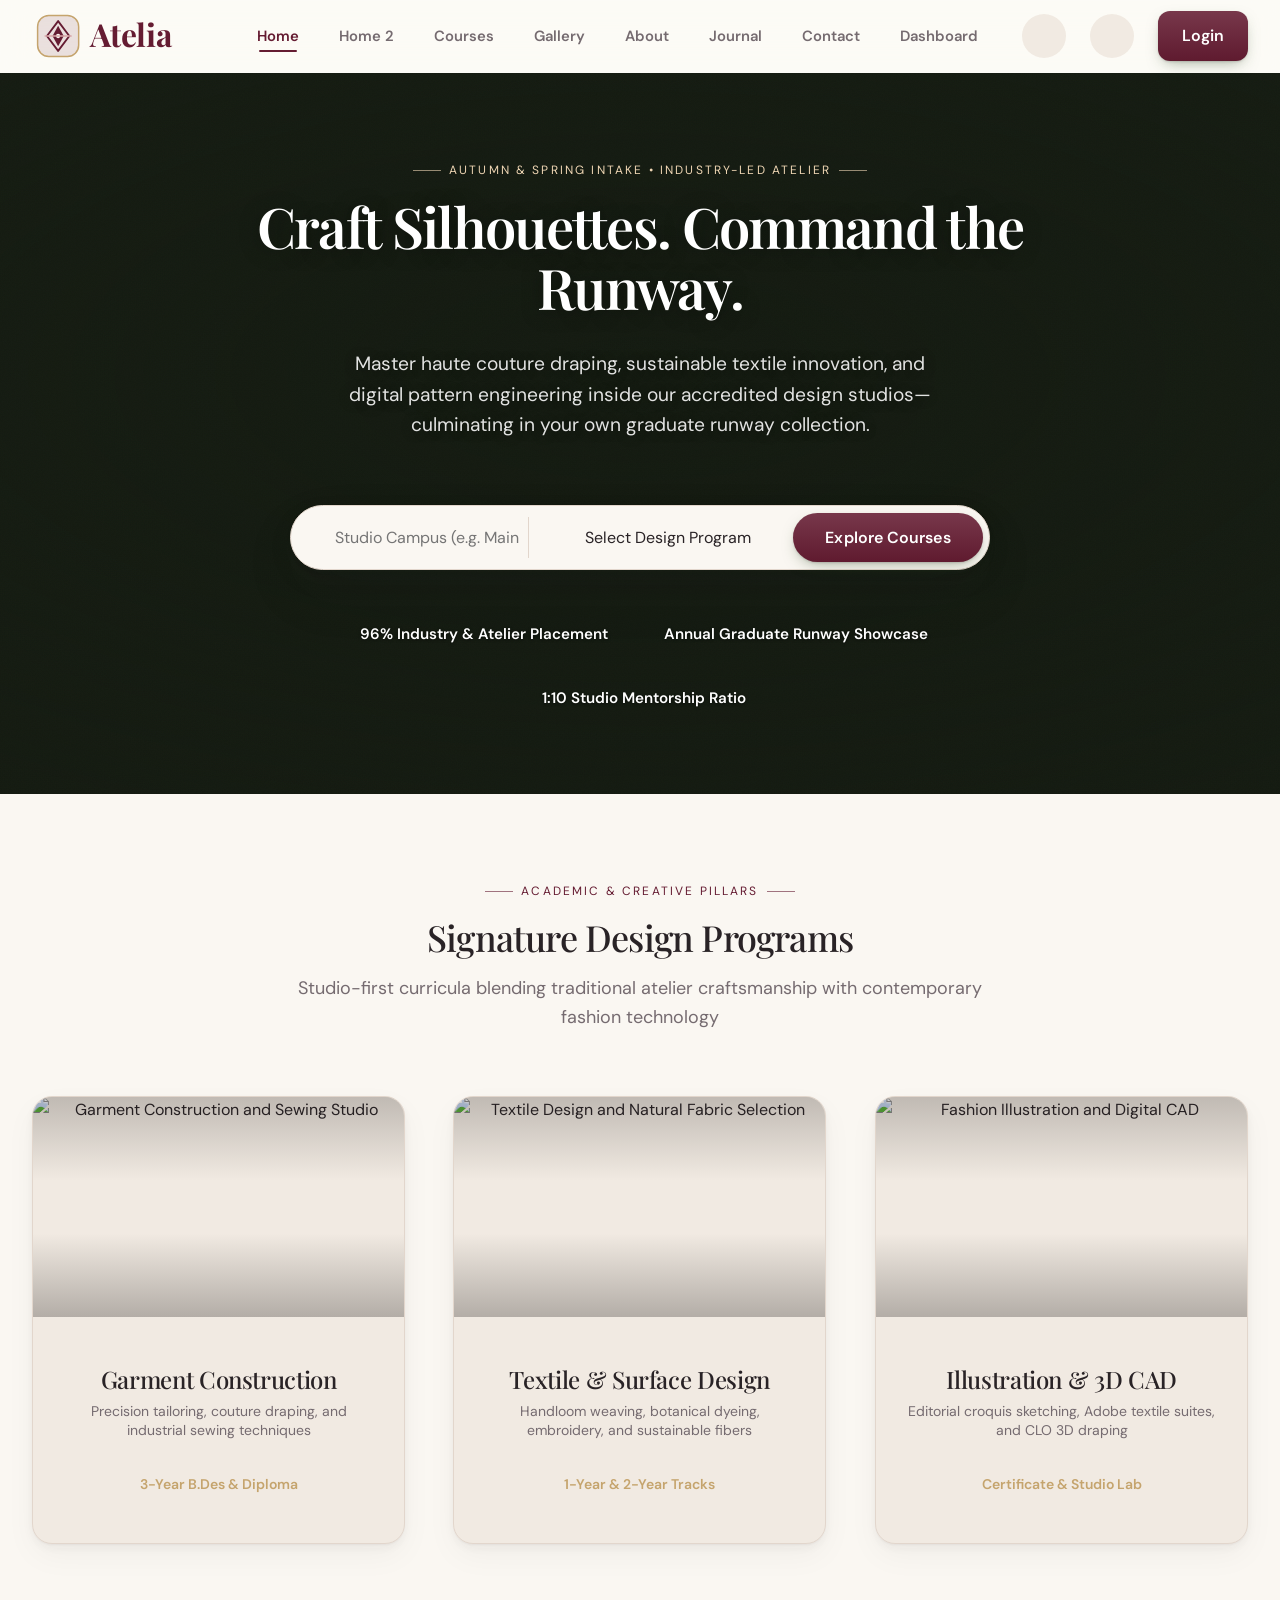
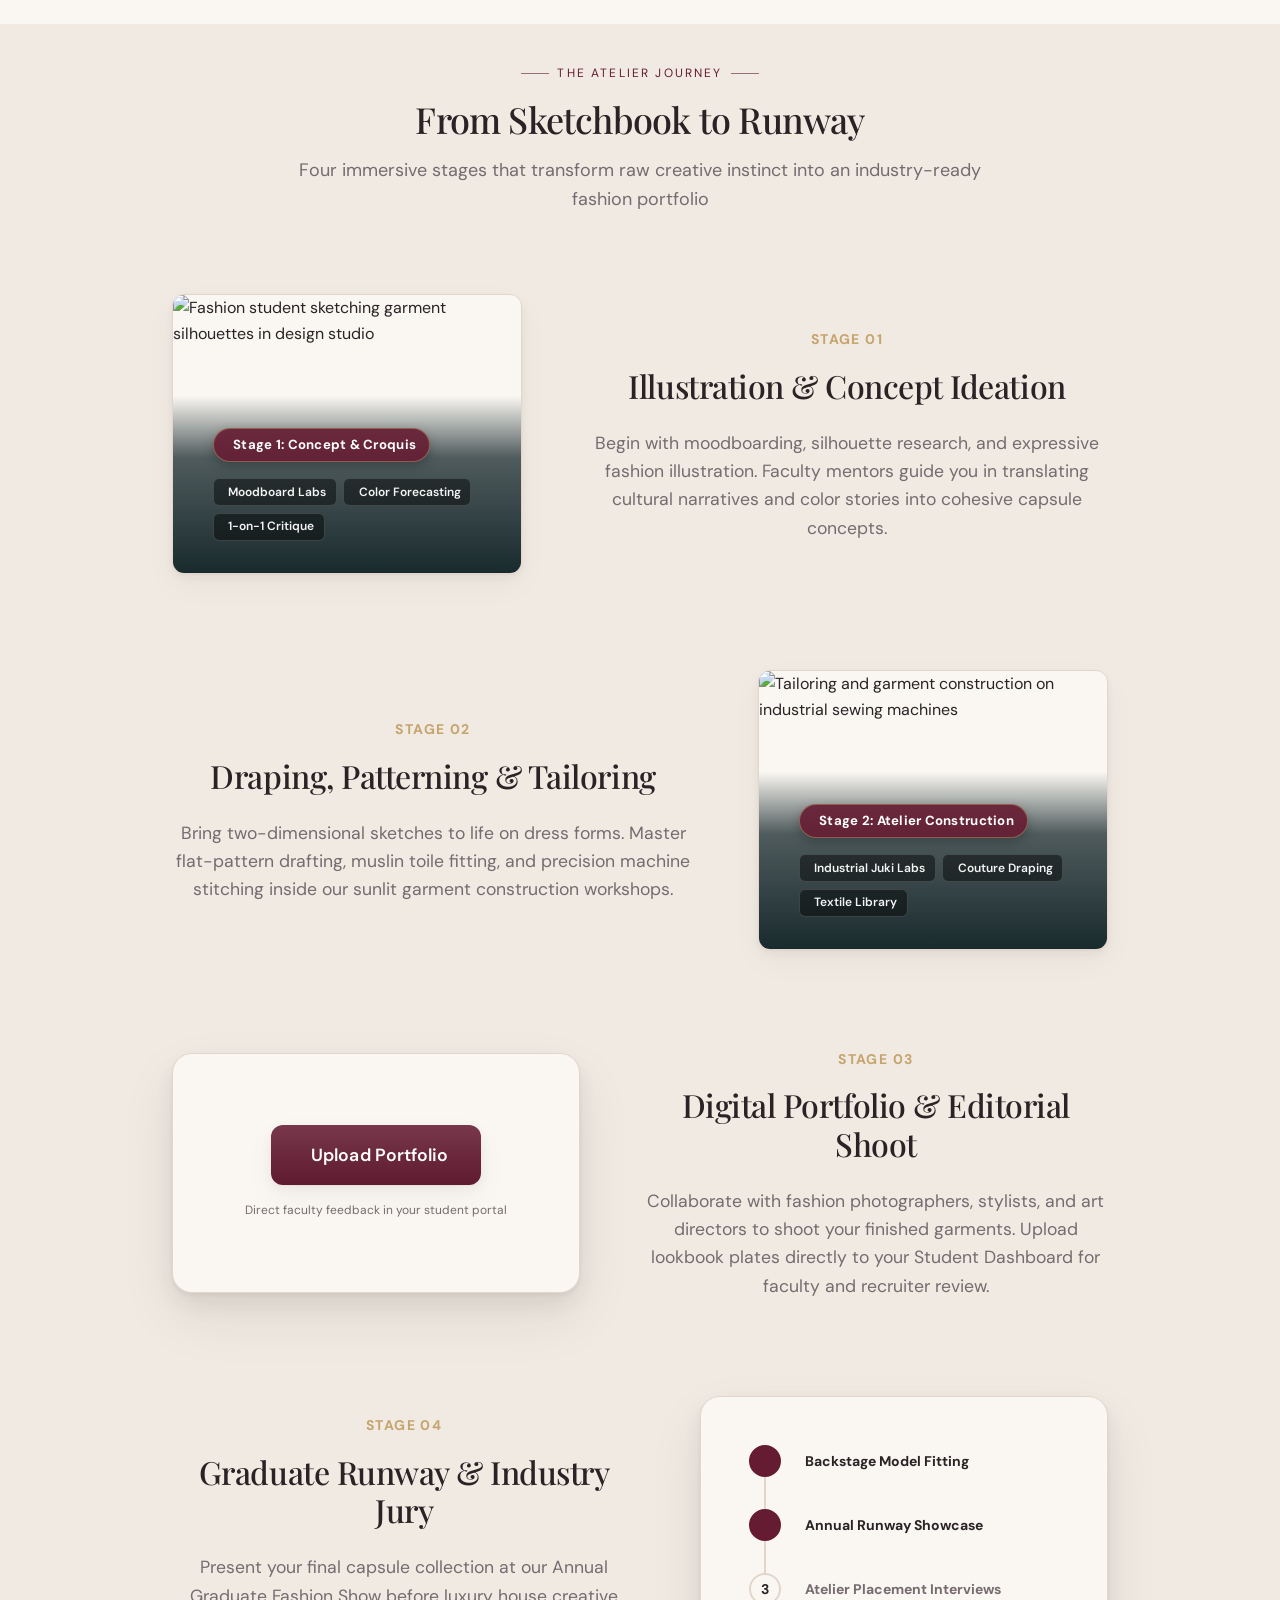
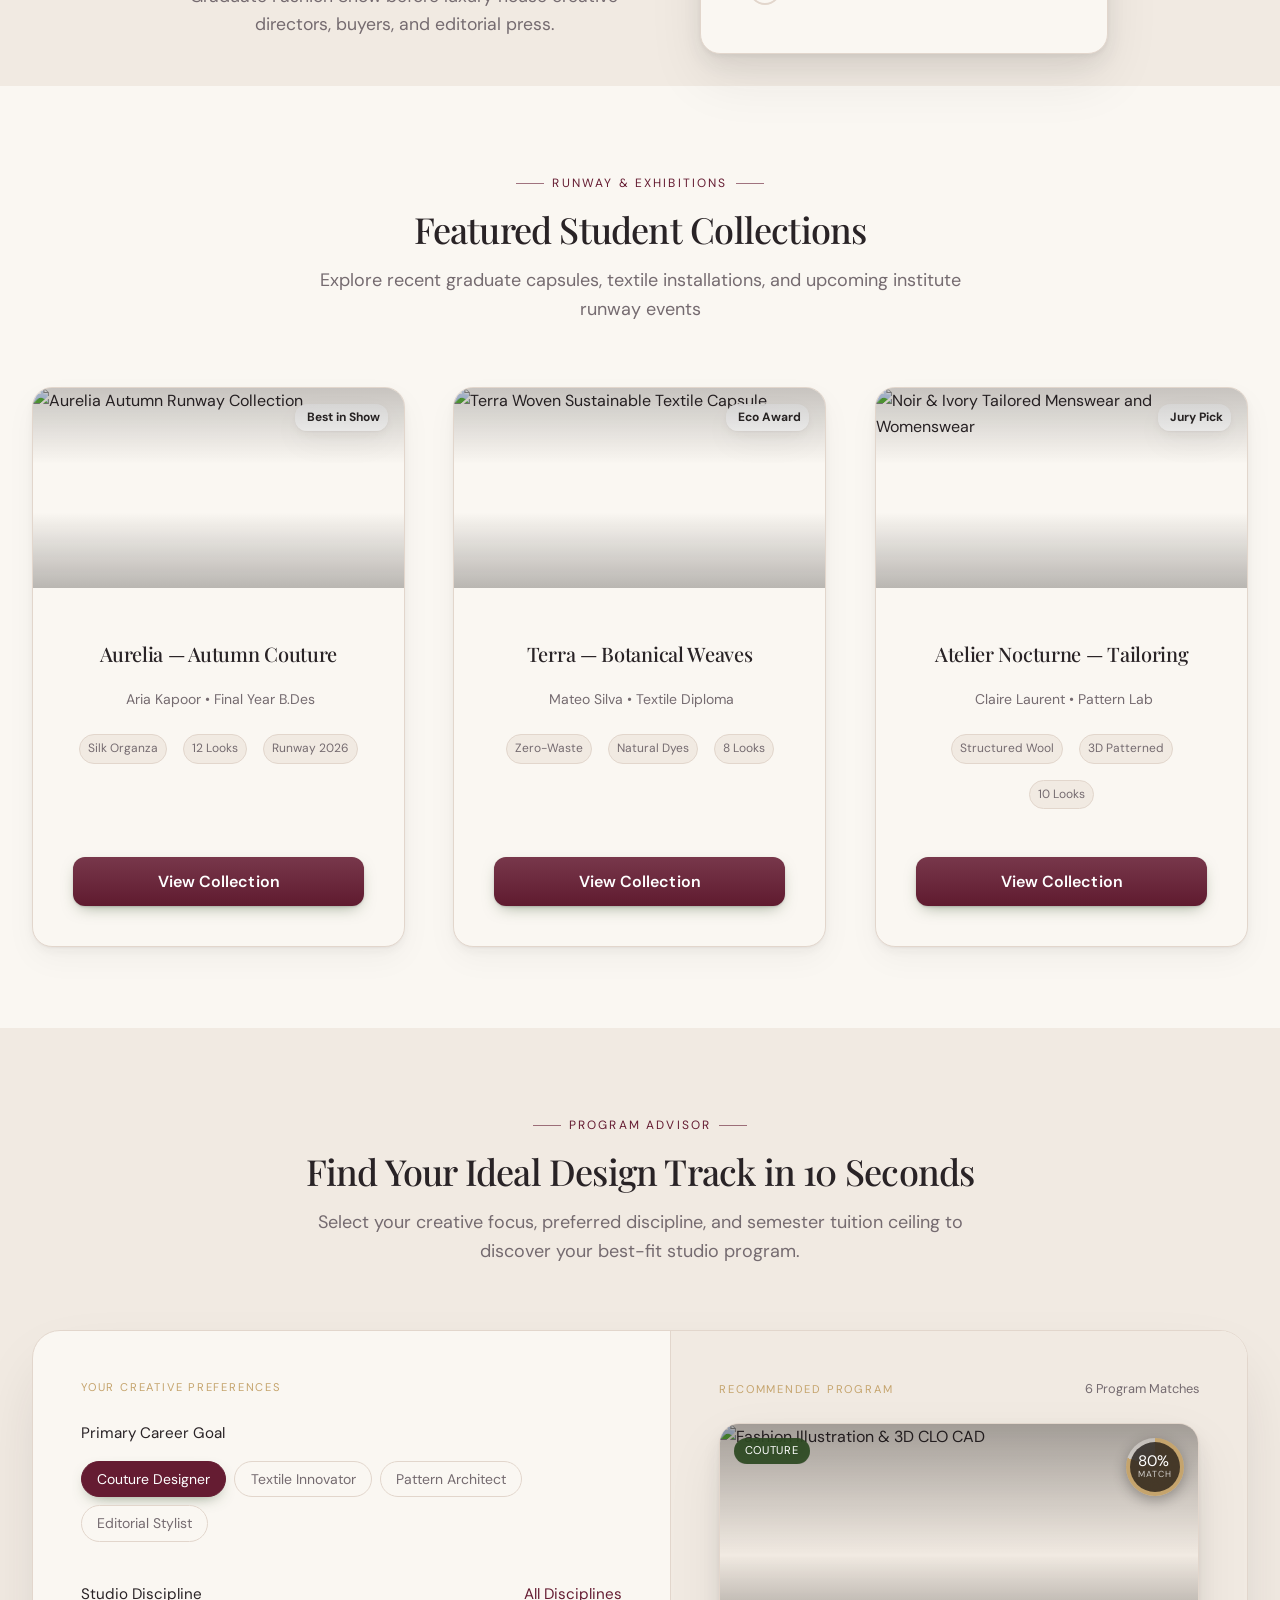
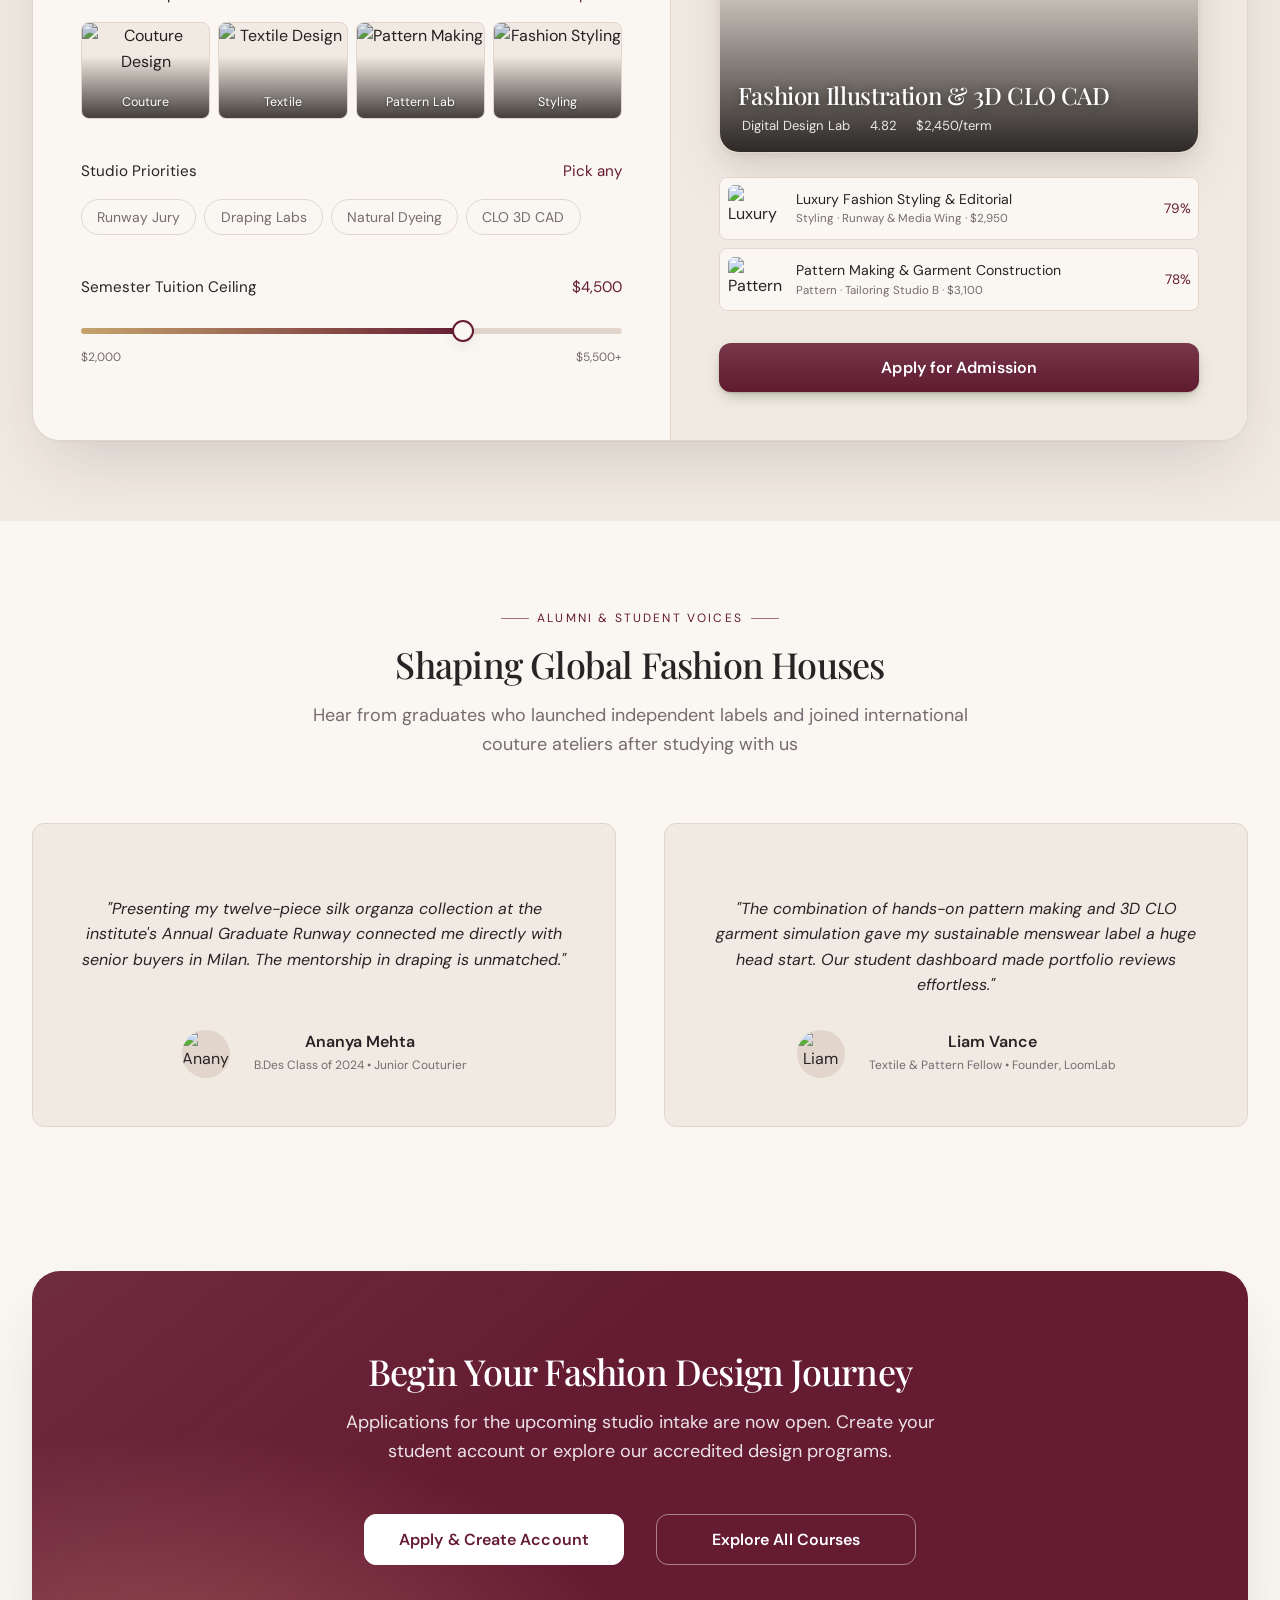
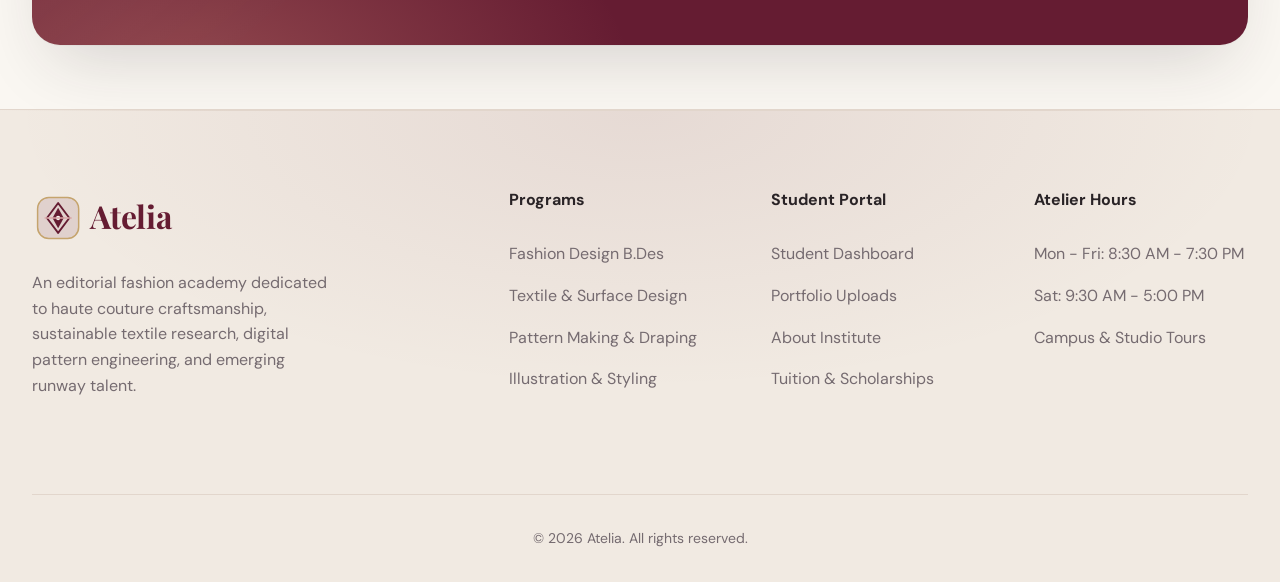
==== index.html @ 692a9ca2 "Transform website to Atelia Fashion Designing Institute" ====
﻿<!DOCTYPE html>
<html lang="en">

<head>
    <meta charset="UTF-8">
    <meta name="viewport" content="width=device-width, initial-scale=1.0">
    <title>Atelia | Couture Education, Runway &amp; Design Studio</title>
    <link rel="icon" type="image/svg+xml" href="assets/images/favicon.svg">
    <meta name="description"
        content="Shape the future of fashion at Atelia. Master garment construction, textile design, fashion illustration, and showcase your collections on the runway.">

    <!-- CSS -->
    <link rel="stylesheet" href="assets/css/style.css">
    <link rel="stylesheet" href="assets/css/rtl.css">

    <!-- Phosphor Icons -->
    <script src="https://unpkg.com/@phosphor-icons/web"></script>
</head>

<body>
    <!-- Navbar -->
    <header class="navbar">
        <div class="container navbar-container">
            <a href="index.html" class="navbar-brand">
                <svg class="brand-logo" viewBox="0 0 200 60" preserveAspectRatio="xMinYMid meet" role="img"
                    aria-label="Atelia">
                    <title>Atelia</title>
                    <g transform="translate(4, 6)">
                        <rect x="2" y="2" width="44" height="44" rx="12" fill="#651C32" opacity="0.12" />
                        <rect x="2" y="2" width="44" height="44" rx="12" fill="none" stroke="#C5A46D"
                            stroke-width="1.6" />
                        <path d="M 24 8 L 36 24 L 24 40 L 12 24 Z" fill="none" stroke="#651C32" stroke-width="2"
                            stroke-linejoin="round" />
                        <path d="M 24 13 L 30 24 L 24 35 L 18 24 Z" fill="#651C32" />
                        <circle cx="24" cy="24" r="2.3" fill="#FAF7F2" />
                        <path d="M 10 24 L 38 24" stroke="#D9A6A8" stroke-width="1.4" stroke-linecap="round" />
                    </g>
                    <text class="brand-text" x="62" y="42" font-family="'Playfair Display','Georgia',serif"
                        font-weight="700" font-size="34" letter-spacing="-0.5" fill="currentColor">Atelia</text>
                </svg>
            </a>

            <nav class="navbar-menu">
                <ul class="navbar-nav">
                    <li><a href="index.html" class="nav-link active">Home</a></li>
                    <li><a href="home2.html" class="nav-link">Home 2</a></li>
                    <li><a href="services.html" class="nav-link">Courses</a></li>
                    <li><a href="browse-schools.html" class="nav-link">Gallery</a></li>
                    <li><a href="about.html" class="nav-link">About</a></li>
                    <li><a href="blog.html" class="nav-link">Journal</a></li>
                    <li><a href="contact.html" class="nav-link">Contact</a></li>
                    <li><a href="parent-dashboard.html" class="nav-link">Dashboard</a></li>
                </ul>
                <div class="navbar-actions">
                    <button class="theme-toggle" aria-label="Toggle Theme">
                        <i class="ph ph-moon"></i>
                    </button>
                    <button class="rtl-toggle" aria-label="Toggle RTL">
                        <i class="ph ph-arrows-left-right"></i>
                    </button>
                    <a href="login.html" class="btn btn-primary">Login</a>
                </div>
            </nav>

            <!-- Mobile Toggle -->
            <button class="nav-toggle" aria-label="Open Menu">
                <i class="ph ph-list"></i>
            </button>
        </div>
    </header>

    <!-- Mobile Drawer -->
    <div class="drawer-overlay" id="drawerOverlay"></div>
    <div class="mobile-drawer" id="mobileDrawer">
        <div class="drawer-header">
            <a href="index.html" class="navbar-brand">
                <svg class="brand-logo" viewBox="0 0 200 60" preserveAspectRatio="xMinYMid meet" role="img"
                    aria-label="Atelia">
                    <title>Atelia</title>
                    <g transform="translate(4, 6)">
                        <rect x="2" y="2" width="44" height="44" rx="12" fill="#651C32" opacity="0.12" />
                        <rect x="2" y="2" width="44" height="44" rx="12" fill="none" stroke="#C5A46D"
                            stroke-width="1.6" />
                        <path d="M 24 8 L 36 24 L 24 40 L 12 24 Z" fill="none" stroke="#651C32" stroke-width="2"
                            stroke-linejoin="round" />
                        <path d="M 24 13 L 30 24 L 24 35 L 18 24 Z" fill="#651C32" />
                        <circle cx="24" cy="24" r="2.3" fill="#FAF7F2" />
                        <path d="M 10 24 L 38 24" stroke="#D9A6A8" stroke-width="1.4" stroke-linecap="round" />
                    </g>
                    <text class="brand-text" x="62" y="42" font-family="'Playfair Display','Georgia',serif"
                        font-weight="700" font-size="34" letter-spacing="-0.5" fill="currentColor">Atelia</text>
                </svg>
            </a>
            <button class="drawer-close" aria-label="Close Menu">
                <i class="ph ph-x"></i>
            </button>
        </div>
        <nav class="drawer-nav">
            <a href="index.html" class="nav-link active">Home</a>
            <a href="home2.html" class="nav-link">Home 2</a>
            <a href="services.html" class="nav-link">Courses</a>
            <a href="browse-schools.html" class="nav-link">Gallery</a>
            <a href="about.html" class="nav-link">About</a>
            <a href="blog.html" class="nav-link">Journal</a>
            <a href="contact.html" class="nav-link">Contact</a>
            <a href="parent-dashboard.html" class="nav-link">Dashboard</a>
        </nav>
        <div class="drawer-actions">
            <div style="display: flex; gap: var(--space-2); margin-bottom: var(--space-4);">
                <button class="theme-toggle" aria-label="Toggle Theme">
                    <i class="ph ph-moon"></i>
                </button>
                <button class="rtl-toggle" aria-label="Toggle RTL">
                    <i class="ph ph-arrows-left-right"></i>
                </button>
            </div>
            <a href="login.html" class="btn btn-primary" style="width: 100%;">Login</a>
        </div>
    </div>

    <!-- Main Content -->
    <main>
        <!-- Hero Section -->
        <section class="hero-bg is-centered"
            style="--hero-image: url('https://images.unsplash.com/photo-1558769132-cb1aea458c5e?auto=format&fit=crop&w=1600&q=80'); text-align: center;">
            <div class="container">
                <div class="hero-bg-inner">
                    <span class="eyebrow eyebrow-center">AUTUMN &amp; SPRING INTAKE • INDUSTRY-LED ATELIER</span>
                    <h1 style="max-width: 800px; margin: 0 auto var(--space-4);">Craft Silhouettes. Command the Runway.
                    </h1>
                    <p class="hero-lead" style="max-width: 600px; margin: 0 auto var(--space-8);">Master haute couture
                        draping, sustainable textile innovation, and digital pattern engineering inside our accredited
                        design studios—culminating in your own graduate runway collection.
                    </p>

                    <!-- Program & Studio Finder Bar -->
                    <div class="hero-search-wrapper">
                        <div class="hero-search-field location">
                            <i class="ph ph-map-pin"
                                style="color: var(--color-text-secondary); font-size: 1.25rem;"></i>
                            <input type="text" placeholder="Studio Campus (e.g. Main Atelier)">
                        </div>
                        <div class="hero-search-field">
                            <i class="ph ph-scissors"
                                style="color: var(--color-text-secondary); font-size: 1.25rem;"></i>
                            <select>
                                <option value="">Select Design Program</option>
                                <option value="bdes">B.Des Fashion Design &amp; Couture</option>
                                <option value="textile">Textile Design &amp; Weaving</option>
                                <option value="pattern">Pattern Making &amp; Garment Lab</option>
                                <option value="styling">Luxury Styling &amp; Editorial</option>
                            </select>
                        </div>
                        <a href="services.html" class="btn btn-primary btn-search"
                            style="display: flex; align-items: center; justify-content: center; text-decoration: none;">Explore
                            Courses</a>
                    </div>

                    <div class="hero-trust">
                        <span><i class="ph-fill ph-check-circle"></i> 96% Industry &amp; Atelier Placement</span>
                        <span><i class="ph-fill ph-sparkle"></i> Annual Graduate Runway Showcase</span>
                        <span><i class="ph-fill ph-compass-tool"></i> 1:10 Studio Mentorship Ratio</span>
                    </div>

                    <div class="hero-mobile-img">
                        <img src="https://images.unsplash.com/photo-1558769132-cb1aea458c5e?auto=format&fit=crop&w=1000&q=80"
                            alt="Atelia Atelier Studio">
                    </div>
                </div>
            </div>
        </section>

        <!-- Core Design Disciplines -->
        <section class="section">
            <div class="container">
                <div class="section-header">
                    <span class="eyebrow">Academic &amp; Creative Pillars</span>
                    <h2>Signature Design Programs</h2>
                    <p class="subtext">Studio-first curricula blending traditional atelier craftsmanship with
                        contemporary
                        fashion technology</p>
                </div>
                <div class="board-card-grid grid-3">
                    <!-- Program 1 -->
                    <a href="services.html" class="board-card">
                        <div class="board-card-image-wrapper">
                            <img src="https://images.unsplash.com/photo-1556905055-8f358a7a47b2?auto=format&fit=crop&w=900&q=80"
                                alt="Garment Construction and Sewing Studio">
                        </div>
                        <div class="board-card-content">
                            <h3>Garment Construction</h3>
                            <p>Precision tailoring, couture draping, and industrial sewing techniques</p>
                            <span>3-Year B.Des &amp; Diploma</span>
                        </div>
                    </a>
                    <!-- Program 2 -->
                    <a href="services.html" class="board-card">
                        <div class="board-card-image-wrapper">
                            <img src="https://images.unsplash.com/photo-1524275539700-cf51138f679b?auto=format&fit=crop&w=900&q=80"
                                alt="Textile Design and Natural Fabric Selection">
                        </div>
                        <div class="board-card-content">
                            <h3>Textile &amp; Surface Design</h3>
                            <p>Handloom weaving, botanical dyeing, embroidery, and sustainable fibers</p>
                            <span>1-Year &amp; 2-Year Tracks</span>
                        </div>
                    </a>

                    <!-- Program 3 -->
                    <a href="services.html" class="board-card">
                        <div class="board-card-image-wrapper">
                            <img src="https://images.unsplash.com/photo-1512436991641-6745cdb1723f?auto=format&fit=crop&w=900&q=80"
                                alt="Fashion Illustration and Digital CAD">
                        </div>
                        <div class="board-card-content">
                            <h3>Illustration &amp; 3D CAD</h3>
                            <p>Editorial croquis sketching, Adobe textile suites, and CLO 3D draping</p>
                            <span>Certificate &amp; Studio Lab</span>
                        </div>
                    </a>
                </div>
            </div>
        </section>

        <!-- How the Institute Works / Student Journey -->
        <section id="how-it-works" class="section timeline-section"
            style="background-color: var(--color-bg-secondary);">
            <div class="container" style="max-width: 1000px;">
                <div class="section-header" style="margin-bottom: var(--space-10);">
                    <span class="eyebrow">The Atelier Journey</span>
                    <h2>From Sketchbook to Runway</h2>
                    <p class="subtext">Four immersive stages that transform raw creative instinct into an industry-ready
                        fashion portfolio</p>
                </div>

                <div class="timeline-row">
                    <div class="timeline-content">
                        <span class="step-num">Stage 01</span>
                        <h3>Illustration &amp; Concept Ideation</h3>
                        <p>Begin with moodboarding, silhouette research, and expressive fashion illustration. Faculty
                            mentors guide you in translating cultural narratives and color stories into cohesive capsule
                            concepts.</p>
                    </div>
                    <div class="timeline-visual timeline-visual-media">
                        <img src="https://images.unsplash.com/photo-1581091226825-a6a2a5aee158?auto=format&fit=crop&w=900&q=80"
                            alt="Fashion student sketching garment silhouettes in design studio" class="timeline-photo"
                            loading="lazy">
                        <div class="timeline-photo-overlay">
                            <div class="timeline-photo-tag">
                                <i class="ph-fill ph-pencil-line"></i> Stage 1: Concept &amp; Croquis
                            </div>
                            <div class="timeline-photo-meta">
                                <span><i class="ph-fill ph-check"></i> Moodboard Labs</span>
                                <span><i class="ph-fill ph-check"></i> Color Forecasting</span>
                                <span><i class="ph-fill ph-check"></i> 1-on-1 Critique</span>
                            </div>
                        </div>
                    </div>
                </div>

                <div class="timeline-row">
                    <div class="timeline-content">
                        <span class="step-num">Stage 02</span>
                        <h3>Draping, Patterning &amp; Tailoring</h3>
                        <p>Bring two-dimensional sketches to life on dress forms. Master flat-pattern drafting, muslin
                            toile fitting, and precision machine stitching inside our sunlit garment construction
                            workshops.</p>
                    </div>
                    <div class="timeline-visual timeline-visual-media">
                        <img src="https://images.unsplash.com/photo-1556905055-8f358a7a47b2?auto=format&fit=crop&w=900&q=80"
                            alt="Tailoring and garment construction on industrial sewing machines"
                            class="timeline-photo" loading="lazy">
                        <div class="timeline-photo-overlay">
                            <div class="timeline-photo-tag">
                                <i class="ph-fill ph-scissors"></i> Stage 2: Atelier Construction
                            </div>
                            <div class="timeline-photo-meta">
                                <span><i class="ph-fill ph-check"></i> Industrial Juki Labs</span>
                                <span><i class="ph-fill ph-check"></i> Couture Draping</span>
                                <span><i class="ph-fill ph-check"></i> Textile Library</span>
                            </div>
                        </div>
                    </div>
                </div>

                <div class="timeline-row">
                    <div class="timeline-content">
                        <span class="step-num">Stage 03</span>
                        <h3>Digital Portfolio &amp; Editorial Shoot</h3>
                        <p>Collaborate with fashion photographers, stylists, and art directors to shoot your finished
                            garments. Upload lookbook plates directly to your Student Dashboard for faculty and
                            recruiter
                            review.</p>
                    </div>
                    <div class="timeline-visual" style="align-items: center; justify-content: center;">
                        <a href="parent-dashboard.html#portfolio" class="btn btn-primary"
                            style="padding: 1rem 2rem; border-radius: var(--radius-soft); font-size: 1.1rem; box-shadow: var(--shadow-soft);">
                            <i class="ph ph-upload-simple"></i> Upload Portfolio
                        </a>
                        <div
                            style="font-size: 0.75rem; color: var(--color-text-secondary); margin-top: var(--space-2);">
                            Direct faculty feedback in your student portal</div>
                    </div>
                </div>

                <div class="timeline-row">
                    <div class="timeline-content">
                        <span class="step-num">Stage 04</span>
                        <h3>Graduate Runway &amp; Industry Jury</h3>
                        <p>Present your final capsule collection at our Annual Graduate Fashion Show before luxury house
                            creative directors, buyers, and editorial press.</p>
                    </div>
                    <div class="timeline-visual">
                        <div class="mockup-timeline-track">
                            <div class="mockup-track-step active">
                                <div class="mockup-track-dot"><i class="ph ph-check"></i></div>
                                <div style="font-size: 0.875rem; font-weight: 700;">Backstage Model Fitting</div>
                            </div>
                            <div class="mockup-track-step active">
                                <div class="mockup-track-dot"><i class="ph ph-check"></i></div>
                                <div style="font-size: 0.875rem; font-weight: 700;">Annual Runway Showcase</div>
                            </div>
                            <div class="mockup-track-step">
                                <div class="mockup-track-dot">3</div>
                                <div style="font-size: 0.875rem; font-weight: 700; color: var(--color-text-secondary);">
                                    Atelier Placement Interviews</div>
                            </div>
                        </div>
                    </div>
                </div>
            </div>
        </section>

        <!-- Featured Student Collections & Events -->
        <section class="section">
            <div class="container">
                <div class="section-header">
                    <span class="eyebrow">Runway &amp; Exhibitions</span>
                    <h2>Featured Student Collections</h2>
                    <p class="subtext">Explore recent graduate capsules, textile installations, and upcoming institute
                        runway events</p>
                </div>
                <div class="schools-grid grid-3">
                    <!-- Collection 1 -->
                    <div class="school-featured-card">
                        <div class="school-img-wrapper">
                            <img src="https://images.unsplash.com/photo-1509631179647-0177331693ae?auto=format&fit=crop&w=900&q=80"
                                alt="Aurelia Autumn Runway Collection">
                            <span class="school-badge-rating"><i class="ph-fill ph-sparkle" style="color: #C5A46D;"></i>
                                Best in Show</span>
                        </div>
                        <div class="school-details-content">
                            <div>
                                <h3>Aurelia — Autumn Couture</h3>
                                <div class="school-loc-desc">
                                    <i class="ph ph-user"></i> <span>Aria Kapoor • Final Year B.Des</span>
                                </div>
                                <div class="school-info-tags">
                                    <span>Silk Organza</span>
                                    <span>12 Looks</span>
                                    <span>Runway 2026</span>
                                </div>
                            </div>
                            <a href="browse-schools.html" class="btn btn-primary"
                                style="width: 100%; margin-top: var(--space-2);">View Collection</a>
                        </div>
                    </div>
                    <!-- Collection 2 -->
                    <div class="school-featured-card">
                        <div class="school-img-wrapper">
                            <img src="https://images.unsplash.com/photo-1490481651871-ab68de25d43d?auto=format&fit=crop&w=900&q=80"
                                alt="Terra Woven Sustainable Textile Capsule">
                            <span class="school-badge-rating"><i class="ph-fill ph-sparkle" style="color: #C5A46D;"></i>
                                Eco Award</span>
                        </div>
                        <div class="school-details-content">
                            <div>
                                <h3>Terra — Botanical Weaves</h3>
                                <div class="school-loc-desc">
                                    <i class="ph ph-user"></i> <span>Mateo Silva • Textile Diploma</span>
                                </div>
                                <div class="school-info-tags">
                                    <span>Zero-Waste</span>
                                    <span>Natural Dyes</span>
                                    <span>8 Looks</span>
                                </div>
                            </div>
                            <a href="browse-schools.html" class="btn btn-primary"
                                style="width: 100%; margin-top: var(--space-2);">View Collection</a>
                        </div>
                    </div>
                    <!-- Collection 3 -->
                    <div class="school-featured-card">
                        <div class="school-img-wrapper">
                            <img src="https://images.unsplash.com/photo-1483985988635-f728e1837b88?auto=format&fit=crop&w=900&q=80"
                                alt="Noir & Ivory Tailored Menswear and Womenswear">
                            <span class="school-badge-rating"><i class="ph-fill ph-sparkle" style="color: #C5A46D;"></i>
                                Jury Pick</span>
                        </div>
                        <div class="school-details-content">
                            <div>
                                <h3>Atelier Nocturne — Tailoring</h3>
                                <div class="school-loc-desc">
                                    <i class="ph ph-user"></i> <span>Claire Laurent • Pattern Lab</span>
                                </div>
                                <div class="school-info-tags">
                                    <span>Structured Wool</span>
                                    <span>3D Patterned</span>
                                    <span>10 Looks</span>
                                </div>
                            </div>
                            <a href="browse-schools.html" class="btn btn-primary"
                                style="width: 100%; margin-top: var(--space-2);">View Collection</a>
                        </div>
                    </div>
                </div>
            </div>
        </section>

        <!-- Interactive: Program & Atelier Finder -->
        <section class="section interactive-section" id="match-finder"
            style="background-color: var(--color-bg-secondary);">
            <div class="container">
                <div class="section-header">
                    <span class="eyebrow">Program Advisor</span>
                    <h2>Find Your Ideal Design Track in 10 Seconds</h2>
                    <p class="subtext">Select your creative focus, preferred discipline, and semester tuition ceiling to
                        discover your best-fit studio program.</p>
                </div>

                <div class="interactive-shell" id="matchFinder">
                    <!-- Controls -->
                    <div class="interactive-panel">
                        <span class="panel-label">Your Creative Preferences</span>

                        <div class="control-block">
                            <div class="control-title">
                                <span>Primary Career Goal</span>
                            </div>
                            <div class="chip-row" data-group="grade" data-mode="single">
                                <button type="button" class="chip" aria-pressed="true" data-value="early">Couture
                                    Designer</button>
                                <button type="button" class="chip" aria-pressed="false" data-value="primary">Textile
                                    Innovator</button>
                                <button type="button" class="chip" aria-pressed="false" data-value="middle">Pattern
                                    Architect</button>
                                <button type="button" class="chip" aria-pressed="false" data-value="senior">Editorial
                                    Stylist</button>
                            </div>
                        </div>

                        <div class="control-block">
                            <div class="control-title">
                                <span>Studio Discipline</span>
                                <span class="control-value" data-readout="board">All Disciplines</span>
                            </div>
                            <div class="board-picker" data-group="board" data-mode="multi">
                                <button type="button" class="board-tile" aria-pressed="false" data-value="Couture">
                                    <img src="https://images.unsplash.com/photo-1558769132-cb1aea458c5e?auto=format&fit=crop&w=400&q=80"
                                        alt="Couture Design" loading="lazy">
                                    <span class="board-tile-label">Couture</span>
                                    <span class="board-tile-check"><i class="ph-fill ph-check-circle"></i></span>
                                </button>
                                <button type="button" class="board-tile" aria-pressed="false" data-value="Textile">
                                    <img src="https://images.unsplash.com/photo-1524275539700-cf51138f679b?auto=format&fit=crop&w=400&q=80"
                                        alt="Textile Design" loading="lazy">
                                    <span class="board-tile-label">Textile</span>
                                    <span class="board-tile-check"><i class="ph-fill ph-check-circle"></i></span>
                                </button>
                                <button type="button" class="board-tile" aria-pressed="false" data-value="Pattern">
                                    <img src="https://images.unsplash.com/photo-1556905055-8f358a7a47b2?auto=format&fit=crop&w=400&q=80"
                                        alt="Pattern Making" loading="lazy">
                                    <span class="board-tile-label">Pattern Lab</span>
                                    <span class="board-tile-check"><i class="ph-fill ph-check-circle"></i></span>
                                </button>
                                <button type="button" class="board-tile" aria-pressed="false" data-value="Styling">
                                    <img src="https://images.unsplash.com/photo-1509631179647-0177331693ae?auto=format&fit=crop&w=400&q=80"
                                        alt="Fashion Styling" loading="lazy">
                                    <span class="board-tile-label">Styling</span>
                                    <span class="board-tile-check"><i class="ph-fill ph-check-circle"></i></span>
                                </button>
                            </div>
                        </div>

                        <div class="control-block">
                            <div class="control-title">
                                <span>Studio Priorities</span>
                                <span class="control-value" data-readout="priorities">Pick any</span>
                            </div>
                            <div class="chip-row" data-group="priority" data-mode="multi">
                                <button type="button" class="chip" aria-pressed="false" data-value="academics"><i
                                        class="ph ph-sparkle"></i> Runway Jury</button>
                                <button type="button" class="chip" aria-pressed="false" data-value="sports"><i
                                        class="ph ph-scissors"></i> Draping Labs</button>
                                <button type="button" class="chip" aria-pressed="false" data-value="arts"><i
                                        class="ph ph-palette"></i> Natural Dyeing</button>
                                <button type="button" class="chip" aria-pressed="false" data-value="transport"><i
                                        class="ph ph-laptop"></i> CLO 3D CAD</button>
                            </div>
                        </div>

                        <div class="control-block">
                            <div class="control-title">
                                <label for="budgetRange">Semester Tuition Ceiling</label>
                                <span class="control-value" data-readout="budget">$4,500</span>
                            </div>
                            <input type="range" class="range-input" id="budgetRange" min="2000" max="5500" step="250"
                                value="4500">
                            <div class="range-scale">
                                <span>$2,000</span>
                                <span>$5,500+</span>
                            </div>
                        </div>
                    </div>

                    <!-- Live result -->
                    <div class="interactive-panel match-panel">
                        <div class="match-panel-head">
                            <span class="panel-label" style="margin-bottom: 0;">Recommended Program</span>
                            <span class="match-count" data-readout="count">6 Program Matches</span>
                        </div>

                        <div class="match-stage" data-readout="stage" aria-live="polite"></div>

                        <a href="register.html" class="btn btn-primary"
                            style="width: 100%; margin-top: var(--space-4);">
                            Apply for Admission
                        </a>
                    </div>
                </div>
            </div>
        </section>

        <!-- Student & Alumni Achievements / Testimonials -->
        <section class="section">
            <div class="container">
                <div class="section-header">
                    <span class="eyebrow">Alumni &amp; Student Voices</span>
                    <h2>Shaping Global Fashion Houses</h2>
                    <p class="subtext">Hear from graduates who launched independent labels and joined international
                        couture ateliers after studying with us</p>
                </div>
                <div
                    style="display: grid; grid-template-columns: repeat(auto-fit, minmax(300px, 1fr)); gap: var(--space-6);">
                    <div
                        style="background: var(--color-bg-secondary); padding: var(--space-6); border-radius: var(--radius-soft); border: 1px solid var(--color-border); text-align: center; display: flex; flex-direction: column;">
                        <div
                            style="display: flex; justify-content: center; gap: 0.5rem; color: #C5A46D; margin-bottom: var(--space-3); font-size: 1.25rem;">
                            <i class="ph-fill ph-star"></i><i class="ph-fill ph-star"></i><i
                                class="ph-fill ph-star"></i><i class="ph-fill ph-star"></i><i
                                class="ph-fill ph-star"></i>
                        </div>
                        <p style="font-style: italic; margin-bottom: var(--space-4);">"Presenting my twelve-piece silk
                            organza collection at the institute's Annual Graduate Runway connected me directly with
                            senior buyers in Milan. The mentorship in draping is unmatched."</p>
                        <div
                            style="display: flex; align-items: center; justify-content: center; gap: var(--space-3); margin-top: auto;">
                            <div
                                style="width: 48px; height: 48px; border-radius: 50%; background: var(--color-border); overflow: hidden; flex: none;">
                                <img src="https://images.unsplash.com/photo-1573496359142-b8d87734a5a2?auto=format&fit=crop&w=200&q=80"
                                    alt="Ananya Mehta" style="width: 100%; height: 100%; object-fit: cover;">
                            </div>
                            <div>
                                <h5 style="margin-bottom: 0;">Ananya Mehta</h5>
                                <span style="font-size: 0.75rem; color: var(--color-text-secondary);">B.Des Class of
                                    2024 • Junior Couturier</span>
                            </div>
                        </div>
                    </div>
                    <div
                        style="background: var(--color-bg-secondary); padding: var(--space-6); border-radius: var(--radius-soft); border: 1px solid var(--color-border); text-align: center; display: flex; flex-direction: column;">
                        <div
                            style="display: flex; justify-content: center; gap: 0.5rem; color: #C5A46D; margin-bottom: var(--space-3); font-size: 1.25rem;">
                            <i class="ph-fill ph-star"></i><i class="ph-fill ph-star"></i><i
                                class="ph-fill ph-star"></i><i class="ph-fill ph-star"></i><i
                                class="ph-fill ph-star"></i>
                        </div>
                        <p style="font-style: italic; margin-bottom: var(--space-4);">"The combination of hands-on
                            pattern making and 3D CLO garment simulation gave my sustainable menswear label a huge
                            head start. Our student dashboard made portfolio reviews effortless."</p>
                        <div
                            style="display: flex; align-items: center; justify-content: center; gap: var(--space-3); margin-top: auto;">
                            <div
                                style="width: 48px; height: 48px; border-radius: 50%; background: var(--color-border); overflow: hidden; flex: none;">
                                <img src="https://images.unsplash.com/photo-1507003211169-0a1dd7228f2d?auto=format&fit=crop&w=200&q=80"
                                    alt="Liam Vance" style="width: 100%; height: 100%; object-fit: cover;">
                            </div>
                            <div>
                                <h5 style="margin-bottom: 0;">Liam Vance</h5>
                                <span style="font-size: 0.75rem; color: var(--color-text-secondary);">Textile &amp;
                                    Pattern Fellow • Founder, LoomLab</span>
                            </div>
                        </div>
                    </div>
                </div>
            </div>
        </section>

        <!-- Admission CTA Section -->
        <section class="section"
            style="background-color: var(--color-brand-accent); color: white; text-align: center; margin: var(--space-8) var(--space-4); border-radius: var(--radius-soft);">
            <div class="container">
                <h2 style="color: white; font-family: var(--font-display);">Begin Your Fashion Design Journey</h2>
                <p
                    style="color: rgba(255,255,255,0.88); font-size: 1.125rem; max-width: 600px; margin: 0 auto var(--space-6);">
                    Applications for the upcoming studio intake are now open. Create your student account or explore our
                    accredited design programs.</p>
                <div class="cta-actions">
                    <a href="register.html" class="btn cta-btn cta-btn-solid">Apply &amp; Create Account</a>
                    <a href="services.html" class="btn cta-btn cta-btn-ghost">Explore All Courses</a>
                </div>
            </div>
        </section>
    </main>

    <!-- Footer -->
    <footer class="footer">
        <div class="container">
            <div class="footer-grid">
                <div class="footer-brand">
                    <a href="index.html" class="navbar-brand">
                        <svg class="brand-logo" viewBox="0 0 200 60" preserveAspectRatio="xMinYMid meet" role="img"
                            aria-label="Atelia">
                            <title>Atelia</title>
                            <g transform="translate(4, 6)">
                                <rect x="2" y="2" width="44" height="44" rx="12" fill="#651C32" opacity="0.12" />
                                <rect x="2" y="2" width="44" height="44" rx="12" fill="none" stroke="#C5A46D"
                                    stroke-width="1.6" />
                                <path d="M 24 8 L 36 24 L 24 40 L 12 24 Z" fill="none" stroke="#651C32" stroke-width="2"
                                    stroke-linejoin="round" />
                                <path d="M 24 13 L 30 24 L 24 35 L 18 24 Z" fill="#651C32" />
                                <circle cx="24" cy="24" r="2.3" fill="#FAF7F2" />
                                <path d="M 10 24 L 38 24" stroke="#D9A6A8" stroke-width="1.4" stroke-linecap="round" />
                            </g>
                            <text class="brand-text" x="62" y="42" font-family="'Playfair Display','Georgia',serif"
                                font-weight="700" font-size="34" letter-spacing="-0.5" fill="currentColor">Atelia</text>
                        </svg>
                    </a>
                    <p class="footer-desc">An editorial fashion academy dedicated to haute couture craftsmanship,
                        sustainable textile research, digital pattern engineering, and emerging runway talent.</p>
                    <div
                        style="display: flex; gap: var(--space-2); font-size: 1.5rem; color: var(--color-text-secondary);">
                        <a href="#" aria-label="Atelia on X"><i class="ph-fill ph-x-logo"></i></a>
                        <a href="#" aria-label="Atelia on Facebook"><i class="ph-fill ph-facebook-logo"></i></a>
                        <a href="#" aria-label="Atelia on Instagram"><i class="ph-fill ph-instagram-logo"></i></a>
                    </div>
                </div>

                <div>
                    <h4 class="footer-heading">Programs</h4>
                    <ul class="footer-links">
                        <li><a href="services.html">Fashion Design B.Des</a></li>
                        <li><a href="services.html">Textile &amp; Surface Design</a></li>
                        <li><a href="services.html">Pattern Making &amp; Draping</a></li>
                        <li><a href="services.html">Illustration &amp; Styling</a></li>
                    </ul>
                </div>

                <div>
                    <h4 class="footer-heading">Student Portal</h4>
                    <ul class="footer-links">
                        <li><a href="parent-dashboard.html">Student Dashboard</a></li>
                        <li><a href="parent-dashboard.html#portfolio">Portfolio Uploads</a></li>
                        <li><a href="about.html">About Institute</a></li>
                        <li><a href="pricing.html">Tuition &amp; Scholarships</a></li>
                    </ul>
                </div>

                <div>
                    <h4 class="footer-heading">Atelier Hours</h4>
                    <ul class="footer-links">
                        <li><a href="contact.html">Mon - Fri: 8:30 AM - 7:30 PM</a></li>
                        <li><a href="contact.html">Sat: 9:30 AM - 5:00 PM</a></li>
                        <li><a href="contact.html">Campus &amp; Studio Tours</a></li>
                    </ul>
                </div>
            </div>
            <div class="footer-bottom">
                <p>&copy; 2026 Atelia. All rights reserved.</p>
            </div>
        </div>
        </div>
    </footer>

    <!-- Scripts -->
    <script src="assets/js/main.js"></script>
    <script src="assets/js/interactive.js"></script>
</body>

</html>
---- assets/css/style.css ----
/* 
  Fashion Designing Institute - Atelia Editorial Atelier & Design Education
  Design System: Deep Burgundy × Champagne Gold × Warm Ivory
*/

@import url('https://fonts.googleapis.com/css2?family=DM+Sans:ital,opsz,wght@0,9..40,400..700;1,9..40,400..700&family=Playfair+Display:ital,wght@0,400..700;1,400..600&display=swap');

:root {
  /* Colors - Base Theme (Light) */
  --color-bg-primary: #FAF7F2;
  /* Warm Ivory */
  --color-bg-secondary: #F1EAE2;
  /* Soft Cream */
  --color-text-primary: #292326;
  /* Charcoal */
  --color-text-secondary: #756B70;
  /* Muted Atelier Slate */
  --color-border: #E2D6CC;

  /* Brand Colors */
  --color-brand-primary: #F1EAE2;
  --color-brand-secondary: #C5A46D;
  /* Champagne Gold */
  --color-brand-accent: #651C32;
  /* Deep Burgundy */
  --color-brand-accent-hover: #4E1425;
  --color-accent-ink: #651C32;
  /* Accent used as *text* — overridden in dark */

  /* Status Palette */
  --color-status-applied: #2563EB;
  --color-status-applied-bg: #EFF6FF;
  --color-status-review: #8B5CF6;
  --color-status-review-bg: #F5F3FF;
  --color-status-shortlist: #C5A46D;
  --color-status-shortlist-bg: #FBF6EC;
  --color-status-interview: #D97706;
  --color-status-interview-bg: #FFFBEB;
  --color-status-admitted: #10B981;
  --color-status-admitted-bg: #ECFDF5;
  --color-status-waitlist: #EAB308;
  --color-status-waitlist-bg: #FEFCE8;
  --color-status-reject: #EF4444;
  --color-status-reject-bg: #FEF2F2;

  /* Typography */
  --font-display: 'Playfair Display', Georgia, serif;
  --font-body: 'DM Sans', -apple-system, BlinkMacSystemFont, sans-serif;

  /* Spacing Scale (8px base) */
  --space-1: 0.5rem;
  /* 8px */
  --space-2: 1rem;
  /* 16px */
  --space-3: 1.5rem;
  /* 24px */
  --space-4: 2rem;
  /* 32px */
  --space-5: 2.5rem;
  /* 40px */
  --space-6: 3rem;
  /* 48px */
  --space-8: 4rem;
  /* 64px */
  --space-10: 5rem;
  /* 80px */
  --space-12: 6rem;
  /* 96px */

  /* Border Radius */
  --radius-soft: 12px;
  --radius-full: 9999px;

  /* Shadows - layered for depth rather than a single flat blur */
  --shadow-soft:
    0 1px 2px rgba(41, 35, 38, 0.04),
    0 4px 12px rgba(41, 35, 38, 0.05),
    0 12px 32px rgba(41, 35, 38, 0.04);
  --shadow-hover:
    0 2px 4px rgba(41, 35, 38, 0.05),
    0 10px 24px rgba(41, 35, 38, 0.08),
    0 24px 56px rgba(41, 35, 38, 0.08);
  --shadow-inner: inset 0 2px 4px 0 rgba(0, 0, 0, 0.02);
  --shadow-lift:
    0 1px 1px rgba(41, 35, 38, 0.03),
    0 30px 70px -20px rgba(41, 35, 38, 0.18);

  /* Premium accents */
  --color-brass: #C5A46D;
  /* Champagne Gold for hairlines & marks */
  --color-eyebrow: #651C32;
  --color-rose-accent: #D9A6A8;
  --color-accent-tint: rgba(101, 28, 50, 0.08);
  --color-secondary-tint: rgba(197, 164, 109, 0.16);
  --surface-elevated: #FFFFFF;
  --hairline: linear-gradient(90deg, transparent, var(--color-border) 18%, var(--color-border) 82%, transparent);
  --sheen: linear-gradient(115deg, transparent 30%, rgba(255, 255, 255, 0.28) 50%, transparent 70%);
  --grain: url("data:image/svg+xml,%3Csvg xmlns='http://www.w3.org/2000/svg' width='160' height='160'%3E%3Cfilter id='n'%3E%3CfeTurbulence type='fractalNoise' baseFrequency='0.85' numOctaves='3'/%3E%3C/filter%3E%3Crect width='160' height='160' filter='url(%23n)' opacity='0.32'/%3E%3C/svg%3E");

  /* Radii */
  --radius-sm: 8px;
  --radius-lg: 20px;
  --radius-xl: 28px;

  /* Transitions */
  --transition-fast: 0.15s ease-in-out;
  --transition-normal: 0.3s ease-in-out;
  --ease-premium: cubic-bezier(0.16, 1, 0.3, 1);
  --ease-smooth: cubic-bezier(0.4, 0, 0.2, 1);
  --transition-premium: 0.5s var(--ease-premium);
}

/* Dark Theme Overrides */
[data-theme="dark"] {
  --color-bg-primary: #21171D;
  --color-bg-secondary: #2B1E26;
  --color-text-primary: #FAF7F2;
  --color-text-secondary: #C8BCC2;
  --color-border: #3E2C36;
  --color-brand-primary: #2B1E26;
  --color-brand-secondary: #C5A46D;
  --color-brand-accent: #7D243F;
  --color-brand-accent-hover: #962D4D;
  --color-accent-ink: #D9A6A8;
  --color-eyebrow: #C5A46D;

  --shadow-soft:
    0 1px 2px rgba(0, 0, 0, 0.5),
    0 8px 24px rgba(0, 0, 0, 0.4);
  --shadow-hover:
    0 2px 4px rgba(0, 0, 0, 0.5),
    0 20px 48px rgba(0, 0, 0, 0.55);
  --shadow-lift: 0 30px 70px -20px rgba(0, 0, 0, 0.7);

  --color-accent-tint: rgba(217, 166, 168, 0.12);
  --color-secondary-tint: rgba(197, 164, 109, 0.18);
  --surface-elevated: #2F2129;
  --sheen: linear-gradient(115deg, transparent 30%, rgba(255, 255, 255, 0.08) 50%, transparent 70%);

  /* Adjust status backgrounds for dark mode */
  --color-status-applied-bg: rgba(59, 130, 246, 0.15);
  --color-status-review-bg: rgba(139, 92, 246, 0.15);
  --color-status-shortlist-bg: rgba(197, 164, 109, 0.16);
  --color-status-interview-bg: rgba(245, 158, 11, 0.15);
  --color-status-admitted-bg: rgba(16, 185, 129, 0.15);
  --color-status-waitlist-bg: rgba(234, 179, 8, 0.15);
  --color-status-reject-bg: rgba(239, 68, 68, 0.15);
}

/* Base Reset & Styles */
*,
*::before,
*::after {
  box-sizing: border-box;
  margin: 0;
  padding: 0;
}

html {
  font-size: 16px;
  scroll-behavior: smooth;
}

body {
  font-family: var(--font-body);
  background-color: var(--color-bg-primary);
  color: var(--color-text-primary);
  line-height: 1.6;
  -webkit-font-smoothing: antialiased;
  -moz-osx-font-smoothing: grayscale;
  transition: background-color var(--transition-normal), color var(--transition-normal);
}

img,
picture,
video,
canvas,
svg {
  display: block;
  max-width: 100%;
}

input,
button,
textarea,
select {
  font: inherit;
}

button {
  cursor: pointer;
  background: none;
  border: none;
  /* Without this a button keeps the UA ButtonText colour rather than the
     theme ink, so any button whose label is not explicitly coloured turns
     near-black on the dark surfaces (e.g. the dashboard message list). */
  color: inherit;
}

a {
  color: inherit;
  text-decoration: none;
  transition: color var(--transition-fast);
}

ul,
ol {
  list-style: none;
}

/* Typography Base */
h1,
h2,
h3,
h4,
h5,
h6 {
  font-family: var(--font-display);
  font-weight: 500;
  line-height: 1.2;
  color: var(--color-text-primary);
  margin-bottom: var(--space-2);
}

.dashboard-layout h1,
.dashboard-layout h2,
.dashboard-layout h3,
.dashboard-layout h4,
.dashboard-layout h5,
.dashboard-layout h6 {
  font-family: var(--font-body);
  /* Dashboard uses grotesk */
  font-weight: 600;
}

h1 {
  font-size: clamp(2.15rem, 4.2vw, 3rem);
  font-weight: 600;
  letter-spacing: -0.02em;
}

/* Max 580 effectively */
h2 {
  font-size: clamp(1.65rem, 3vw, 2.25rem);
  font-weight: 500;
  letter-spacing: -0.01em;
}

/* Max 540 */
h3 {
  font-size: clamp(1.3rem, 2.2vw, 1.75rem);
  font-weight: 500;
}

/* Max 520 */
h4 {
  font-size: 1.25rem;
  font-weight: 600;
  font-family: var(--font-body);
}

h5 {
  font-size: 1rem;
  font-weight: 600;
  font-family: var(--font-body);
}

p {
  margin-bottom: var(--space-3);
}

p:last-child {
  margin-bottom: 0;
}

/* Global Alignment (Step 3) */
.section-header {
  text-align: center;
  margin-bottom: var(--space-8);
  max-width: 700px;
  margin-inline: auto;
}

.section-header .subtext {
  color: var(--color-text-secondary);
  font-size: 1.125rem;
}

/* Layout Utilities */
.container {
  width: 100%;
  max-width: 1280px;
  margin: 0 auto;
  padding: 0 var(--space-4);
}

.section {
  padding: var(--space-10) 0;
}

/* Buttons */
.btn {
  display: inline-flex;
  align-items: center;
  justify-content: center;
  gap: var(--space-1);
  padding: 0.75rem 1.5rem;
  border-radius: var(--radius-soft);
  font-family: var(--font-body);
  font-weight: 600;
  font-size: 1rem;
  transition: all var(--transition-fast);
  text-align: center;
}

.btn-primary {
  background-color: var(--color-brand-accent);
  color: #FFFFFF;
}

.btn-primary:hover {
  background-color: var(--color-brand-accent-hover);
  transform: translateY(-1px);
}

.btn-secondary {
  background-color: var(--color-brand-secondary);
  color: #FFFFFF;
}

.btn-secondary:hover {
  filter: brightness(0.95);
  transform: translateY(-1px);
}

.btn-outline {
  background-color: transparent;
  border: 1px solid var(--color-border);
  color: var(--color-text-primary);
}

.btn-outline:hover {
  border-color: var(--color-text-primary);
  background-color: var(--color-bg-secondary);
}

.btn-ghost {
  background-color: transparent;
  color: var(--color-text-primary);
}

.btn-ghost:hover {
  background-color: var(--color-bg-secondary);
}

/* School Cards (Step 3) */
.school-card {
  display: flex;
  flex-direction: column;
  align-items: center;
  background-color: var(--color-bg-primary);
  border: 1px solid var(--color-border);
  border-radius: var(--radius-soft);
  overflow: hidden;
  transition: box-shadow var(--transition-fast), transform var(--transition-fast);
  height: 100%;
  text-align: center;
}

.school-card:hover {
  box-shadow: var(--shadow-hover);
  transform: translateY(-4px);
}

.school-card-img-wrapper {
  width: 100%;
  height: 200px;
  overflow: hidden;
  position: relative;
}

.school-card-img {
  width: 100%;
  height: 100%;
  object-fit: cover;
  transition: transform var(--transition-normal);
}

.school-card:hover .school-card-img {
  transform: scale(1.05);
}

.school-card-content {
  padding: var(--space-4);
  display: flex;
  flex-direction: column;
  align-items: center;
  flex-grow: 1;
  width: 100%;
}

.school-board-tag {
  background-color: var(--color-bg-secondary);
  color: var(--color-text-secondary);
  padding: 0.25rem 0.75rem;
  border-radius: var(--radius-full);
  font-size: 0.75rem;
  font-weight: 600;
  text-transform: uppercase;
  letter-spacing: 0.05em;
  margin-bottom: var(--space-2);
}

.school-name {
  font-family: var(--font-display);
  font-size: 1.25rem;
  font-weight: 600;
  margin-bottom: var(--space-1);
}

.school-location {
  display: flex;
  align-items: center;
  gap: 0.25rem;
  color: var(--color-text-secondary);
  font-size: 0.875rem;
  margin-bottom: var(--space-2);
}

.school-fees {
  font-weight: 600;
  color: var(--color-brand-accent);
  margin-top: auto;
  margin-bottom: var(--space-3);
}

.school-actions {
  display: flex;
  gap: var(--space-2);
  width: 100%;
  margin-top: auto;
}

.school-actions .btn {
  flex: 1;
  padding: 0.625rem 1rem;
}

/* Status Badges */
.status-badge {
  display: inline-flex;
  align-items: center;
  gap: 0.375rem;
  padding: 0.25rem 0.75rem;
  border-radius: var(--radius-full);
  font-size: 0.875rem;
  font-weight: 500;
  white-space: nowrap;
}

.status-badge i {
  font-size: 1rem;
}

.status-applied {
  color: var(--color-status-applied);
  background-color: var(--color-status-applied-bg);
}

.status-review {
  color: var(--color-status-review);
  background-color: var(--color-status-review-bg);
}

.status-shortlist {
  color: var(--color-status-shortlist);
  background-color: var(--color-status-shortlist-bg);
}

.status-interview {
  color: var(--color-status-interview);
  background-color: var(--color-status-interview-bg);
}

.status-admitted {
  color: var(--color-status-admitted);
  background-color: var(--color-status-admitted-bg);
}

.status-waitlist {
  color: var(--color-status-waitlist);
  background-color: var(--color-status-waitlist-bg);
}

.status-reject {
  color: var(--color-status-reject);
  background-color: var(--color-status-reject-bg);
}

/* Forms */
.form-group {
  margin-bottom: var(--space-3);
  text-align: left;
}

.form-label {
  display: block;
  font-weight: 500;
  margin-bottom: var(--space-1);
  color: var(--color-text-primary);
}

.form-control {
  width: 100%;
  padding: 0.75rem 1rem;
  border: 1px solid var(--color-border);
  border-radius: var(--radius-soft);
  background-color: var(--color-bg-primary);
  color: var(--color-text-primary);
  transition: border-color var(--transition-fast), box-shadow var(--transition-fast);
}

.form-control:focus {
  outline: none;
  border-color: var(--color-brand-accent);
  box-shadow: 0 0 0 3px rgba(45, 74, 34, 0.1);
}

/* Navbar */
.navbar {
  position: sticky;
  top: 0;
  z-index: 1000;
  background-color: rgba(253, 252, 248, 0.9);
  backdrop-filter: blur(8px);
  -webkit-backdrop-filter: blur(8px);
  border-bottom: 1px solid var(--color-border);
  transition: background-color var(--transition-normal), border-color var(--transition-normal);
}

[data-theme="dark"] .navbar {
  background-color: rgba(18, 18, 18, 0.9);
}

.navbar-container {
  display: flex;
  align-items: center;
  justify-content: space-between;
  height: 72px;
}

.navbar-brand {
  font-family: var(--font-display);
  font-size: 1.45rem;
  font-weight: 700;
  color: var(--color-brand-accent);
  display: flex;
  align-items: center;
  gap: var(--space-1);
  letter-spacing: -0.01em;
  transition: transform var(--transition-fast);
}

.navbar-brand:hover {
  transform: scale(1.02);
}

/* One lockup, one size, everywhere it appears: navbar, drawer, footer,
   auth cards and the dashboard sidebar/header. The wordmark lives inside
   the SVG, so it picks up the display font and the link colour (which the
   dark theme already remaps) via currentColor. */
.brand-logo {
  height: 3.5rem;
  aspect-ratio: 200 / 60;
  width: auto;
  max-width: none;
  flex: none;
  display: block;
  overflow: visible;
  direction: ltr;
  transition: transform var(--transition-fast);
}

/* Equal brand logo size for authentication pages and index page */
.auth-brand .brand-logo {
  height: 3.5rem;
  width: auto;
}

.brand-logo .brand-text {
  font-family: var(--font-display);
  font-weight: 700;
  font-size: 34px;
  letter-spacing: -0.5px;
}

.navbar-menu {
  display: flex;
  align-items: center;
  gap: var(--space-4);
}

.navbar-nav {
  display: flex;
  align-items: center;
  gap: var(--space-2);
}

.nav-link {
  font-weight: 600;
  font-size: 0.925rem;
  color: var(--color-text-secondary);
  transition: all var(--transition-fast);
  padding: 0.5rem 0.75rem;
  border-radius: 8px;
  white-space: nowrap !important;
}

.nav-link:hover {
  color: var(--color-brand-accent);
  background-color: var(--color-bg-secondary);
}

.nav-link.active {
  color: var(--color-brand-accent);
  background-color: rgba(45, 74, 34, 0.08);
}

.navbar-actions {
  display: flex;
  align-items: center;
  gap: var(--space-3);
}

.nav-toggle {
  display: none;
  font-size: 1.5rem;
  color: var(--color-text-primary);
  width: 44px;
  height: 44px;
  align-items: center;
  justify-content: center;
}

.theme-toggle,
.rtl-toggle {
  width: 44px;
  height: 44px;
  border-radius: var(--radius-full);
  display: flex;
  align-items: center;
  justify-content: center;
  color: var(--color-text-secondary);
  background-color: var(--color-bg-secondary);
  transition: all var(--transition-fast);
}

.theme-toggle:hover,
.rtl-toggle:hover {
  color: var(--color-text-primary);
  background-color: var(--color-border);
}

/* Mobile Drawer */
.mobile-drawer {
  position: fixed;
  top: 0;
  right: -100%;
  width: 300px;
  height: 100vh;
  background-color: var(--color-bg-primary);
  box-shadow: var(--shadow-hover);
  z-index: 1001;
  padding: var(--space-4);
  transition: right var(--transition-normal);
  display: flex;
  flex-direction: column;
  overflow-y: auto;
}

.mobile-drawer.open {
  right: 0;
}

.drawer-header {
  display: flex;
  align-items: center;
  justify-content: space-between;
  margin-bottom: var(--space-4);
}

.drawer-close {
  font-size: 1.5rem;
  width: 44px;
  height: 44px;
  display: flex;
  align-items: center;
  justify-content: center;
}

.drawer-nav {
  display: flex;
  flex-direction: column;
  gap: var(--space-2);
  margin-bottom: var(--space-6);
}

.drawer-nav .nav-link {
  display: block;
  padding: var(--space-2) 0;
  font-size: 1.125rem;
  border-bottom: 1px solid var(--color-border);
}

.drawer-actions {
  display: flex;
  flex-direction: column;
  gap: var(--space-3);
  margin-top: auto;
}

.drawer-overlay {
  position: fixed;
  top: 0;
  left: 0;
  width: 100%;
  height: 100%;
  background-color: rgba(0, 0, 0, 0.5);
  z-index: 1000;
  opacity: 0;
  visibility: hidden;
  transition: opacity var(--transition-normal);
}

.drawer-overlay.open {
  opacity: 1;
  visibility: visible;
}

/* Footer */
.footer {
  background-color: var(--color-bg-secondary);
  padding: var(--space-10) 0 var(--space-4);
  border-top: 1px solid var(--color-border);
}

.footer-grid {
  display: grid;
  grid-template-columns: 2fr 1fr 1fr 1fr;
  gap: var(--space-6);
  margin-bottom: var(--space-8);
}

.footer-brand .navbar-brand {
  margin-bottom: var(--space-3);
}

.footer-desc {
  color: var(--color-text-secondary);
  margin-bottom: var(--space-4);
  max-width: 300px;
}

.footer-heading {
  font-family: var(--font-body);
  font-size: 1rem;
  font-weight: 700;
  margin-bottom: var(--space-4);
}

.footer-links {
  display: flex;
  flex-direction: column;
  gap: var(--space-2);
}

.footer-links a {
  color: var(--color-text-secondary);
}

.footer-links a:hover {
  color: var(--color-brand-accent);
}

.footer-bottom {
  padding-top: var(--space-4);
  border-top: 1px solid var(--color-border);
  text-align: center;
  color: var(--color-text-secondary);
  font-size: 0.875rem;
}

/* Auth Layout — see the AUTH PAGES section further down for the full styling */

/* Dashboard Layout */
.dashboard-layout {
  display: flex;
  min-height: 100vh;
  background-color: var(--color-bg-secondary);
}

.dashboard-sidebar {
  width: 280px;
  background-color: var(--color-bg-primary);
  border-right: 1px solid var(--color-border);
  display: flex;
  flex-direction: column;
  position: fixed;
  height: 100vh;
  left: 0;
  top: 0;
  z-index: 100;
  transition: transform var(--transition-normal);
}

.dashboard-sidebar-header {
  height: 80px;
  display: flex;
  align-items: center;
  padding: 0 var(--space-4);
  border-bottom: 1px solid var(--color-border);
}

.dashboard-nav {
  padding: var(--space-4) 0;
  flex-grow: 1;
  overflow-y: auto;
}

.dash-nav-item {
  display: flex;
  align-items: center;
  gap: var(--space-3);
  padding: 0.75rem var(--space-4);
  color: var(--color-text-secondary);
  font-weight: 500;
  transition: all var(--transition-fast);
}

.dash-nav-item:hover {
  background-color: var(--color-bg-secondary);
  color: var(--color-text-primary);
}

.dash-nav-item.active {
  color: var(--color-brand-accent);
  background-color: rgba(45, 74, 34, 0.05);
  border-right: 3px solid var(--color-brand-accent);
}

.dash-nav-item i {
  font-size: 1.25rem;
}

.dashboard-main {
  flex-grow: 1;
  margin-left: 280px;
  display: flex;
  flex-direction: column;
  min-height: 100vh;
}

.dashboard-header {
  height: 80px;
  background-color: var(--color-bg-primary);
  border-bottom: 1px solid var(--color-border);
  display: flex;
  align-items: center;
  justify-content: space-between;
  padding: 0 var(--space-6);
  position: sticky;
  top: 0;
  z-index: 99;
}

.dashboard-content {
  padding: var(--space-6);
  flex-grow: 1;
}

/* Dashboard Cards/Tables */
.dash-card {
  /* Same min-width:auto trap the dashboard columns hit: a card in a grid or
     flex context is floored at its content width, so the max-content table
     stretches the card instead of overflowing .dash-table-wrapper. The
     wrapper then never becomes the scroll container — its scrollbar is not
     drawn, and the row text bleeds past the card padding. */
  min-width: 0;
  background-color: var(--color-bg-primary);
  border: 1px solid var(--color-border);
  border-radius: var(--radius-soft);
  padding: var(--space-5);
  margin-bottom: var(--space-6);
}

.dash-kpi-grid {
  display: grid;
  grid-template-columns: repeat(auto-fit, minmax(240px, 1fr));
  gap: var(--space-4);
  margin-bottom: var(--space-6);
}

.kpi-card {
  background-color: var(--color-bg-primary);
  border: 1px solid var(--color-border);
  border-radius: var(--radius-soft);
  padding: var(--space-4);
  display: flex;
  align-items: flex-start;
  gap: var(--space-3);
}

.kpi-icon {
  width: 48px;
  height: 48px;
  border-radius: var(--radius-soft);
  background-color: var(--color-bg-secondary);
  color: var(--color-brand-accent);
  display: flex;
  align-items: center;
  justify-content: center;
  font-size: 1.5rem;
}

.kpi-info h4 {
  font-size: 0.875rem;
  color: var(--color-text-secondary);
  margin-bottom: 0.25rem;
}

.kpi-info .kpi-value {
  font-size: 1.5rem;
  font-weight: 700;
  color: var(--color-text-primary);
}

.dash-table-wrapper {
  overflow-x: auto;
  /* Never let the wrapper itself be widened by the table it is meant to clip */
  max-width: 100%;
  min-width: 0;
  /* The global rule sets scrollbar-width/-color on every element. Chrome and
     Safari ignore ::-webkit-scrollbar entirely once either standard property
     holds a non-initial value, which hands the table back the platform's
     auto-hiding overlay bar — the reason the scrollbar still was not showing.
     Resetting both here lets the styled bar below take effect and stay put. */
  scrollbar-width: auto;
  scrollbar-color: auto;
}

/* Firefox has no ::-webkit-scrollbar, so it takes the colour the standard way.
   It always reserves the track for overflow-x: scroll, so there is nothing to
   force there. */
@supports not selector(::-webkit-scrollbar) {
  .dash-table-wrapper {
    scrollbar-width: thin;
    scrollbar-color: var(--color-brand-secondary) var(--color-bg-secondary);
  }
}

.dash-table-wrapper::-webkit-scrollbar {
  height: 10px;
}

.dash-table-wrapper::-webkit-scrollbar-track {
  background: var(--color-bg-secondary);
  border-radius: var(--radius-full);
}

.dash-table-wrapper::-webkit-scrollbar-thumb {
  background: var(--color-brand-secondary);
  border: none;
  border-radius: var(--radius-full);
}

.dash-table-wrapper::-webkit-scrollbar-thumb:hover {
  background: var(--color-brand-accent);
}

/* Tablet widths are where these tables overflow but the platform still hides
   its overlay scrollbars until a scroll starts. Reserving the track keeps the
   affordance on screen the whole time. Below 769px the tables restack as
   record cards and no longer overflow, so the track would sit there empty. */
@media (min-width: 769px) and (max-width: 1024px) {
  .dash-table-wrapper {
    overflow-x: scroll;
  }
}

.dash-table {
  /* Cells are nowrap, so a plain width:100% compresses columns to fit and the
     text of adjacent cells runs together. Sizing to content and flooring at
     100% fills the card when it can, and scrolls the wrapper when it can't. */
  width: max-content;
  min-width: 100%;
  border-collapse: collapse;
}

.dash-table th,
.dash-table td {
  padding: 0.9rem 1.15rem;
  text-align: left;
  vertical-align: middle;
  border-bottom: 1px solid var(--color-border);
}

.dash-table th {
  font-weight: 600;
  color: var(--color-text-secondary);
  font-size: 0.78rem;
  text-transform: uppercase;
  letter-spacing: 0.07em;
  white-space: nowrap;
  padding-top: 0;
}

.dash-table tbody tr {
  transition: background-color var(--transition-fast);
}

.dash-table tbody tr:hover {
  background-color: var(--color-bg-secondary);
}

.dash-table tbody tr:last-child>td {
  border-bottom: none;
}

/* Flush the outer columns with the card edge, and park actions on the right */
@media (min-width: 769px) {

  .dash-table th:first-child,
  .dash-table td:first-child {
    padding-left: 0.25rem;
  }

  .dash-table th:last-child,
  .dash-table td:last-child {
    padding-right: 0.25rem;
    text-align: right;
  }
}

/* Board Card Grid & Card styling */
.board-card-grid {
  display: grid;
  grid-template-columns: repeat(auto-fit, minmax(250px, 1fr));
  gap: var(--space-6);
}

.board-card {
  background: var(--color-bg-secondary);
  border-radius: var(--radius-soft);
  overflow: hidden;
  text-align: center;
  border: 1px solid var(--color-border);
  transition: transform var(--transition-fast), box-shadow var(--transition-fast);
  display: flex;
  flex-direction: column;
}

.board-card:hover {
  transform: translateY(-4px);
  box-shadow: var(--shadow-hover);
}

.board-card-image-wrapper {
  position: relative;
  height: 140px;
  overflow: hidden;
}

/* Responsive Image Heights & Card Width for Therapeutic Modalities */
@media (min-width: 600px) and (max-width: 1023.98px) {
  .board-card-image-wrapper {
    height: 180px;
  }
}

@media (min-width: 1024px) {
  .board-card-image-wrapper {
    height: 220px;
  }
}

@media (min-width: 992px) {
  .board-card-grid.grid-3 {
    grid-template-columns: repeat(3, 1fr);
    gap: var(--space-6);
  }
}

@media (min-width: 1440px) {
  .board-card-grid:not(.grid-3) {
    grid-template-columns: repeat(auto-fit, minmax(290px, 1fr));
    gap: var(--space-8);
  }

  .board-card-grid.grid-3 {
    grid-template-columns: repeat(3, 1fr);
    gap: var(--space-8);
  }

  .board-card-image-wrapper {
    height: 260px;
  }
}

.board-card-image-wrapper img {
  width: 100%;
  height: 100%;
  object-fit: cover;
  transition: transform var(--transition-normal);
}

.board-card:hover .board-card-image-wrapper img {
  transform: scale(1.05);
}

.board-card-content {
  padding: var(--space-6) var(--space-4);
  flex: 1;
  display: flex;
  flex-direction: column;
  justify-content: space-between;
}

.board-card-content h3 {
  font-family: var(--font-display);
  font-size: 1.5rem;
  margin-bottom: var(--space-1);
}

.board-card-content p {
  color: var(--color-text-secondary);
  font-size: 0.875rem;
  margin-bottom: var(--space-4);
  line-height: 1.4;
}

.board-card-content span {
  color: var(--color-brand-secondary);
  font-weight: 600;
  font-size: 0.875rem;
}

/* Hero Search Bar */
.hero-search-wrapper {
  background: var(--color-bg-primary);
  padding: var(--space-1);
  border-radius: var(--radius-full);
  max-width: 700px;
  margin: 0 auto;
  box-shadow: var(--shadow-soft);
  display: flex;
  gap: var(--space-2);
  align-items: center;
  border: 1px solid var(--color-border);
  transition: all var(--transition-normal);
}

.hero-search-field {
  flex: 1;
  display: flex;
  align-items: center;
  padding-left: var(--space-3);
  gap: var(--space-1);
}

.hero-search-field.location {
  border-right: 1px solid var(--color-border);
}

.hero-search-field input,
.hero-search-field select {
  border: none;
  background: transparent;
  padding: 0.5rem;
  width: 100%;
  outline: none;
  color: var(--color-text-primary);
}

.hero-search-field select {
  cursor: pointer;
}

.hero-search-wrapper .btn-search {
  border-radius: var(--radius-full);
  padding: 0.75rem 2rem;
  white-space: nowrap;
}

/* How It Works Section */
.steps-grid {
  display: grid;
  grid-template-columns: repeat(auto-fit, minmax(220px, 1fr));
  gap: var(--space-6);
  margin-top: var(--space-8);
}

.step-card {
  background: var(--color-bg-primary);
  border: 1px solid var(--color-border);
  border-radius: var(--radius-soft);
  padding: var(--space-6);
  position: relative;
  transition: transform var(--transition-fast);
}

.step-card:hover {
  transform: translateY(-2px);
  box-shadow: var(--shadow-soft);
}

.step-number {
  font-family: var(--font-display);
  font-size: 3rem;
  font-weight: 700;
  color: var(--color-brand-secondary);
  opacity: 0.3;
  position: absolute;
  top: 1rem;
  right: 1.5rem;
}

.step-icon {
  width: 48px;
  height: 48px;
  background: var(--color-bg-secondary);
  color: var(--color-brand-accent);
  border-radius: 50%;
  display: flex;
  align-items: center;
  justify-content: center;
  font-size: 1.5rem;
  margin-bottom: var(--space-4);
}

/* Featured Schools Section */
.schools-grid {
  display: grid;
  grid-template-columns: repeat(auto-fit, minmax(300px, 1fr));
  gap: var(--space-6);
  margin-top: var(--space-8);
}

.school-featured-card {
  background: var(--color-bg-primary);
  border: 1px solid var(--color-border);
  border-radius: var(--radius-soft);
  overflow: hidden;
  display: flex;
  flex-direction: column;
  transition: all var(--transition-fast);
}

.school-featured-card:hover {
  transform: translateY(-4px);
  box-shadow: var(--shadow-hover);
}

.school-img-wrapper {
  position: relative;
  height: 200px;
  overflow: hidden;
}

.school-img-wrapper img {
  width: 100%;
  height: 100%;
  object-fit: cover;
  transition: transform var(--transition-normal);
}

.school-featured-card:hover .school-img-wrapper img {
  transform: scale(1.05);
}

.school-badge-board {
  position: absolute;
  top: 1rem;
  left: 1rem;
  background: var(--color-brand-accent);
  color: white;
  padding: 0.25rem 0.75rem;
  border-radius: var(--radius-full);
  font-size: 0.75rem;
  font-weight: 600;
  letter-spacing: 0.05em;
}

.school-badge-rating {
  position: absolute;
  top: 1rem;
  right: 1rem;
  background: rgba(255, 255, 255, 0.95);
  /* The pill is a fixed near-white chip floating on the photo, so it does not
     invert with the theme — its ink must not either. var(--color-text-primary)
     flips to #FDFCF8 in dark mode and the rating vanishes into the chip. */
  color: #2A2626;
  padding: 0.25rem 0.5rem;
  border-radius: var(--radius-soft);
  font-size: 0.75rem;
  font-weight: 700;
  display: flex;
  align-items: center;
  gap: 0.25rem;
  box-shadow: var(--shadow-soft);
}

.school-details-content {
  padding: var(--space-5);
  text-align: center;
  flex: 1;
  display: flex;
  flex-direction: column;
  justify-content: space-between;
}

.school-details-content h3 {
  font-size: 1.25rem;
  line-height: 1.3;
  margin-bottom: var(--space-1);
  /* Reserve two lines so one- and two-line names start the rows below at the
     same height across every card in the row */
  min-height: 2.6em;
  display: flex;
  align-items: center;
  justify-content: center;
}

.school-loc-desc {
  display: flex;
  align-items: center;
  justify-content: center;
  gap: 0.25rem;
  color: var(--color-text-secondary);
  font-size: 0.875rem;
  margin-bottom: var(--space-3);
}

.school-info-tags {
  display: flex;
  justify-content: center;
  align-content: flex-start;
  gap: var(--space-2);
  flex-wrap: wrap;
  /* Two pill rows, so a card with fewer tags keeps the button line level */
  min-height: 3.75rem;
  margin-bottom: var(--space-4);
}

.school-info-tags span {
  background: var(--color-bg-secondary);
  color: var(--color-text-secondary);
  font-size: 0.75rem;
  padding: 0.25rem 0.5rem;
  border-radius: 4px;
}

/* Stats Section */
.stats-banner {
  background: var(--color-brand-accent);
  color: white;
  padding: var(--space-8) 0;
  border-radius: var(--radius-soft);
  margin: var(--space-8) 0;
}

.stats-grid {
  display: grid;
  grid-template-columns: repeat(4, minmax(0, 1fr));
  gap: var(--space-6);
  text-align: center;
}

/* 1024 keeps all four across; 768 drops to 2x2; 360 stacks one by one */
@media (max-width: 1023.98px) {
  .stats-grid {
    grid-template-columns: repeat(2, minmax(0, 1fr));
  }
}

@media (max-width: 599.98px) {
  .stats-grid {
    grid-template-columns: minmax(0, 1fr);
  }
}

.stat-item h3 {
  /* Scales down so "15 Days" still fits a quarter-width column at 1024 */
  font-size: clamp(2rem, 3.6vw, 3rem);
  font-weight: 700;
  color: var(--color-brand-secondary);
  margin-bottom: var(--space-1);
}

.stat-item p {
  color: rgba(255, 255, 255, 0.8);
  font-size: 1rem;
}

/* Admission deadlines */
.deadline-card {
  background: var(--color-bg-primary);
  border: 1px solid var(--color-border);
  border-radius: var(--radius-soft);
  padding: var(--space-4) var(--space-6);
  margin-bottom: var(--space-3);
  display: flex;
  justify-content: space-between;
  align-items: center;
  transition: transform var(--transition-fast);
}

.deadline-card:hover {
  transform: translateX(4px);
  border-color: var(--color-brand-secondary);
}

.deadline-meta {
  display: flex;
  align-items: center;
  gap: var(--space-4);
}

.deadline-date-badge {
  background: var(--color-bg-secondary);
  padding: var(--space-2);
  border-radius: var(--radius-soft);
  text-align: center;
  min-width: 60px;
  font-weight: 700;
  color: var(--color-text-primary);
}

.deadline-date-badge span {
  display: block;
  font-size: 0.75rem;
  text-transform: uppercase;
  color: var(--color-brand-secondary);
}

.deadline-info h4 {
  font-size: 1.125rem;
  margin-bottom: 0.25rem;
}

.deadline-info p {
  font-size: 0.875rem;
  color: var(--color-text-secondary);
}

.deadline-tag {
  padding: 0.25rem 0.75rem;
  border-radius: var(--radius-full);
  font-size: 0.75rem;
  font-weight: 600;
}

/* FAQ Details — native <details>, no script needed */
.faq-details {
  background: var(--color-bg-primary);
  border: 1px solid var(--color-border);
  border-radius: var(--radius-soft);
  margin-bottom: var(--space-3);
  padding: var(--space-4) var(--space-5);
  box-shadow: var(--shadow-soft);
  transition: border-color var(--transition-fast),
    background-color var(--transition-fast),
    box-shadow var(--transition-fast),
    transform var(--transition-fast);
}

.faq-details:hover {
  border-color: var(--color-brand-secondary);
  background-color: var(--color-bg-secondary);
  box-shadow: var(--shadow-hover);
  transform: translateY(-2px);
}

.faq-details[open] {
  border-color: var(--color-brand-secondary);
  background: var(--color-bg-secondary);
  box-shadow: var(--shadow-hover);
}

.faq-summary {
  font-weight: 600;
  font-size: 1.05rem;
  line-height: 1.45;
  cursor: pointer;
  list-style: none;
  display: flex;
  justify-content: space-between;
  align-items: center;
  gap: var(--space-4);
  outline: none;
  transition: color var(--transition-fast);
}

.faq-details:hover .faq-summary {
  color: var(--color-accent-ink);
}

.feature-highlight-card:hover {
  transform: translateY(-4px) !important;
  box-shadow: var(--shadow-hover) !important;
  border-color: var(--color-brand-secondary) !important;
}

.feature-highlight-card:hover .feature-card-img {
  transform: scale(1.08) !important;
}

.faq-summary::-webkit-details-marker {
  display: none;
}

.faq-summary:focus-visible {
  outline: 2px solid var(--color-accent-ink);
  outline-offset: 4px;
  border-radius: 4px;
}

/* The toggle sits in a chip so it reads as a control, not stray punctuation.
   NB: CSS escapes are hex with no 'u' prefix — "\2212" is the minus sign. */
.faq-summary::after {
  content: "+";
  flex: none;
  width: 30px;
  height: 30px;
  display: grid;
  place-items: center;
  border-radius: 50%;
  font-size: 1.25rem;
  line-height: 1;
  background: var(--color-bg-secondary);
  color: var(--color-brand-secondary);
  transition: background-color var(--transition-fast),
    color var(--transition-fast),
    transform var(--transition-fast);
}

.faq-details:hover .faq-summary::after {
  transform: scale(1.08);
}

.faq-details[open] .faq-summary::after {
  content: "\2212";
  background: var(--color-brand-secondary);
  color: #FFFFFF;
}

.faq-answer {
  margin-top: var(--space-3);
  padding-top: var(--space-3);
  border-top: 1px solid var(--color-border);
  color: var(--color-text-secondary);
  font-size: 0.95rem;
  line-height: 1.65;
  animation: faq-reveal 0.35s var(--ease-premium) both;
}

.faq-answer a {
  color: var(--color-accent-ink);
  text-decoration: underline;
}

@keyframes faq-reveal {
  from {
    opacity: 0;
    transform: translateY(-4px);
  }

  to {
    opacity: 1;
    transform: none;
  }
}

@media (prefers-reduced-motion: reduce) {
  .faq-answer {
    animation: none;
  }

  .faq-details:hover .faq-summary::after {
    transform: none;
  }
}

/* Custom Alternating How It Works Layout */
.timeline-section {
  position: relative;
  padding: var(--space-4) 0;
}

.timeline-row {
  display: flex;
  align-items: center;
  gap: var(--space-8);
  margin-bottom: var(--space-12);
}

.timeline-row:last-child {
  margin-bottom: 0;
}

.timeline-row:nth-child(even) {
  flex-direction: row-reverse;
}

.timeline-content {
  flex: 1.2;
  text-align: center;
}

.timeline-content .step-num {
  font-size: 0.875rem;
  font-weight: 700;
  color: var(--color-brand-secondary);
  text-transform: uppercase;
  letter-spacing: 0.1em;
  margin-bottom: var(--space-2);
  display: inline-block;
}

.timeline-content h3 {
  font-size: 2rem;
  font-family: var(--font-display);
  margin-bottom: var(--space-3);
  color: var(--color-text-primary);
}

.timeline-content p {
  color: var(--color-text-secondary);
  font-size: 1.1rem;
  line-height: 1.6;
}

.timeline-visual {
  flex: 0.8;
  background: var(--color-bg-primary);
  border: 1px solid var(--color-border);
  border-radius: var(--radius-soft);
  padding: var(--space-6);
  box-shadow: var(--shadow-soft);
  min-height: 240px;
  display: flex;
  flex-direction: column;
  justify-content: center;
  position: relative;
  overflow: hidden;
}

/* Specific inner mockups for the visual sections to look premium */
.mockup-search-filters {
  display: flex;
  flex-direction: column;
  gap: var(--space-2);
}

.mockup-filter-item {
  display: flex;
  justify-content: space-between;
  padding: 0.75rem;
  background: var(--color-bg-secondary);
  border-radius: 8px;
  font-size: 0.875rem;
  font-weight: 600;
}

/* Timeline Visual Media for Float Therapy Steps */
.timeline-visual.timeline-visual-media {
  padding: 0;
  min-height: 280px;
  height: 280px;
  position: relative;
  overflow: hidden;
  border-radius: var(--radius-soft);
  border: 1px solid var(--color-border);
  box-shadow: var(--shadow-soft);
}

.timeline-photo {
  position: absolute;
  top: 0;
  left: 0;
  width: 100%;
  height: 100%;
  object-fit: cover;
  display: block;
  transition: transform 0.8s var(--ease-premium);
}

.timeline-row:hover .timeline-photo {
  transform: scale(1.06);
}

.timeline-photo-overlay {
  position: absolute;
  bottom: 0;
  left: 0;
  right: 0;
  padding: var(--space-4) var(--space-5);
  background: linear-gradient(180deg, transparent 0%, rgba(13, 31, 35, 0.72) 35%, rgba(13, 31, 35, 0.95) 100%);
  display: flex;
  flex-direction: column;
  gap: var(--space-2);
  z-index: 2;
  pointer-events: none;
}

.timeline-photo-tag {
  display: inline-flex;
  align-items: center;
  gap: 0.4rem;
  background: rgba(101, 28, 50, 0.9);
  backdrop-filter: blur(8px);
  -webkit-backdrop-filter: blur(8px);
  color: #ffffff;
  font-size: 0.825rem;
  font-weight: 700;
  letter-spacing: 0.02em;
  padding: 0.35rem 0.8rem;
  border-radius: var(--radius-full);
  width: fit-content;
  border: 1px solid rgba(197, 164, 109, 0.45);
  box-shadow: 0 4px 12px rgba(0, 0, 0, 0.25);
}

.timeline-photo-meta {
  display: flex;
  flex-wrap: wrap;
  gap: 0.4rem;
}

.timeline-photo-meta span {
  display: inline-flex;
  align-items: center;
  gap: 0.3rem;
  font-size: 0.75rem;
  font-weight: 600;
  color: rgba(255, 255, 255, 0.95);
  background: rgba(0, 0, 0, 0.45);
  backdrop-filter: blur(6px);
  -webkit-backdrop-filter: blur(6px);
  padding: 0.22rem 0.6rem;
  border-radius: 6px;
  border: 1px solid rgba(255, 255, 255, 0.16);
}

.timeline-photo-meta span i {
  color: var(--color-brand-secondary, #C5A46D);
  font-size: 0.8rem;
}

.mockup-vault-item {
  display: flex;
  align-items: center;
  gap: var(--space-3);
  padding: 0.75rem;
  border: 1px solid var(--color-border);
  border-radius: 8px;
  margin-bottom: var(--space-2);
  background: var(--color-bg-primary);
}

.mockup-vault-item i {
  color: var(--color-status-admitted);
  font-size: 1.25rem;
}

.mockup-timeline-track {
  display: flex;
  flex-direction: column;
  gap: var(--space-4);
  position: relative;
}

.mockup-timeline-track::before {
  content: '';
  position: absolute;
  left: 15px;
  top: 10px;
  bottom: 10px;
  width: 2px;
  background: var(--color-border);
  z-index: 1;
}

.mockup-track-step {
  display: flex;
  align-items: center;
  gap: var(--space-3);
  position: relative;
  z-index: 2;
}

.mockup-track-dot {
  width: 32px;
  height: 32px;
  border-radius: 50%;
  background: var(--color-bg-primary);
  border: 2px solid var(--color-border);
  display: flex;
  align-items: center;
  justify-content: center;
  font-size: 0.875rem;
  font-weight: 700;
}

.mockup-track-step.active .mockup-track-dot {
  border-color: var(--color-brand-accent);
  background: var(--color-brand-accent);
  color: white;
}

/* Tablet: keep the alternating split layout, just tighten it up */
@media (max-width: 1023.98px) {
  .timeline-row {
    gap: var(--space-5);
    margin-bottom: var(--space-10);
  }

  .timeline-content h3 {
    font-size: 1.6rem;
  }

  .timeline-content p {
    font-size: 1rem;
  }
}

/* Below tablet the two columns have nowhere to go — stack them one by one */
@media (max-width: 767.98px) {

  .timeline-row,
  .timeline-row:nth-child(even) {
    flex-direction: column;
    gap: var(--space-4);
  }

  /* Ensure visual panels fill full width when stacked */
  .timeline-visual {
    flex: none;
    width: 100%;
    min-height: 220px;
  }

  /* Preserve the fixed height so the absolutely-positioned photo is visible */
  .timeline-visual.timeline-visual-media {
    width: 100%;
    height: 220px;
    min-height: 220px;
  }
}

@media (max-width: 600px) {
  .hero-search-wrapper {
    flex-direction: column;
    border-radius: var(--radius-soft);
    padding: var(--space-3);
    gap: var(--space-2);
    align-items: stretch;
  }

  .hero-search-field {
    padding-left: var(--space-1);
    background: var(--color-bg-secondary);
    border-radius: var(--radius-soft);
    border: 1px solid var(--color-border);
    padding: 0.25rem 0.5rem 0.25rem 0.75rem;
  }

  .hero-search-field.location {
    border-right: none;
  }

  .hero-search-wrapper .btn-search {
    border-radius: var(--radius-soft);
    width: 100%;
    padding: 0.75rem var(--space-3);
  }
}

/* Responsive Media Queries */
@media (min-width: 992px) and (max-width: 1024px) {
  .dashboard-sidebar {
    width: 240px;
  }

  .dashboard-main {
    margin-left: 240px;
  }

  .dashboard-content {
    padding: var(--space-5) var(--space-4);
  }

  .dash-kpi-grid {
    grid-template-columns: repeat(2, 1fr);
    gap: var(--space-3);
  }

  .profile-hero {
    padding: var(--space-4);
    gap: var(--space-3);
  }
}

@media (max-width: 991.98px) {
  .navbar-menu {
    display: none;
    /* Hide desktop menu */
  }

  .nav-toggle {
    display: flex;
  }

  .footer-grid {
    grid-template-columns: 1fr 1fr;
  }

  .dashboard-sidebar {
    transform: translateX(-100%);
  }

  .dashboard-sidebar.open {
    transform: translateX(0);
  }

  .dashboard-main {
    margin-left: 0;
  }
}

@media (max-width: 768px) {

  /* Four columns fold to a 2x2 block rather than one long stack */
  .footer-grid {
    grid-template-columns: 1fr 1fr;
    gap: var(--space-8) var(--space-6);
  }

  .school-card-img-wrapper {
    height: 180px;
  }
}

/* Two columns get too narrow for the link text on small phones */
@media (max-width: 480px) {
  .footer-grid {
    grid-template-columns: 1fr;
    gap: var(--space-6);
  }
}

@media (max-width: 360px) {
  .mobile-drawer {
    width: 100%;
    /* Full width drawer on very small screens */
  }

  /* 16px gap on top of 16px of link padding spreads the nav over more than
     one screen here; tighten both so the whole menu is visible at once */
  .drawer-nav {
    gap: var(--space-1);
  }

  .drawer-nav .nav-link {
    padding: 0.625rem 0;
  }

  .container {
    padding: 0 var(--space-2);
  }
}

/* ==========================================================================
   PREMIUM LAYER
   Refinement pass over the base system: depth, materials, motion, and
   micro-detail. Deliberately contains no font-weight declarations — the
   existing type weights are left exactly as authored.
   ========================================================================== */

/* --- Typographic finish (size/tracking/rhythm only, never weight) --- */
h1 {
  letter-spacing: -0.03em;
  line-height: 1.08;
}

h2 {
  letter-spacing: -0.022em;
  line-height: 1.14;
}

h3 {
  letter-spacing: -0.015em;
}

body {
  text-rendering: optimizeLegibility;
  font-feature-settings: "kern" 1, "liga" 1, "calt" 1;
}

/* Tabular figures wherever numbers are compared against each other */
.stat-item h3,
.kpi-value,
.deadline-date-badge,
.step-number {
  font-variant-numeric: tabular-nums;
}

::selection {
  background: var(--color-secondary-tint);
  color: var(--color-text-primary);
}

/* --- Accent text readability (deep green is unreadable on the dark ground) --- */
.nav-link:hover,
.nav-link.active,
.school-fees,
.kpi-icon,
.step-icon,
.value-icon,
.mockup-vault-item i,
.footer-links a:hover,
.dash-nav-item.active {
  color: var(--color-accent-ink);
}

[data-theme="dark"] .navbar-brand {
  color: var(--color-accent-ink);
}

[data-theme="dark"] .nav-link.active {
  background-color: rgba(156, 199, 132, 0.1);
}

[data-theme="dark"] .dash-nav-item.active {
  background-color: rgba(156, 199, 132, 0.08);
  border-right-color: var(--color-accent-ink);
}

/* --- Focus states: visible, on-brand, and never on mouse clicks --- */
:focus-visible {
  outline: 2px solid var(--color-accent-ink);
  outline-offset: 3px;
  border-radius: 4px;
}

/* --- Section eyebrow: small brass label above a heading --- */
.eyebrow {
  display: inline-flex;
  align-items: center;
  gap: 0.5rem;
  font-size: 0.75rem;
  letter-spacing: 0.18em;
  text-transform: uppercase;
  color: var(--color-eyebrow);
  margin-bottom: var(--space-2);
}

.eyebrow::before {
  content: '';
  width: 28px;
  height: 1px;
  background: currentColor;
  opacity: 0.6;
}

/* Centred variants get a matching rule on the trailing side */
.section-header .eyebrow::after,
.milestone-copy .eyebrow::after,
.eyebrow-center::after {
  content: '';
  width: 28px;
  height: 1px;
  background: currentColor;
  opacity: 0.6;
}

.section-header .eyebrow,
.milestone-copy .eyebrow,
.eyebrow-center {
  justify-content: center;
}

/* --- Navbar: real glass, with a scroll-reactive state --- */
.navbar {
  background-color: rgba(253, 252, 248, 0.72);
  backdrop-filter: blur(18px) saturate(1.6);
  -webkit-backdrop-filter: blur(18px) saturate(1.6);
  border-bottom-color: transparent;
  transition: background-color var(--transition-normal),
    box-shadow var(--transition-normal),
    border-color var(--transition-normal);
}

[data-theme="dark"] .navbar {
  background-color: rgba(18, 18, 18, 0.7);
}

.navbar.scrolled {
  border-bottom-color: var(--color-border);
  box-shadow: 0 1px 0 rgba(42, 38, 38, 0.02), 0 8px 30px -12px rgba(42, 38, 38, 0.16);
}

[data-theme="dark"] .navbar.scrolled {
  box-shadow: 0 8px 30px -12px rgba(0, 0, 0, 0.8);
}

/* Underline that draws in from the centre */
.nav-link {
  position: relative;
  background-color: transparent !important;
}

.nav-link::after {
  content: '';
  position: absolute;
  left: 50%;
  right: 50%;
  bottom: 0.15rem;
  height: 1.5px;
  border-radius: 2px;
  background: var(--color-accent-ink);
  opacity: 0;
  transition: left var(--transition-premium), right var(--transition-premium), opacity 0.2s ease;
}

.nav-link:hover::after {
  left: 0.875rem;
  right: 0.875rem;
  opacity: 0.5;
}

.nav-link.active::after {
  left: 0.875rem;
  right: 0.875rem;
  opacity: 1;
}

/* The cap tilts on hover, as the icon it replaced used to */
.brand-logo .brand-mark {
  transform-box: fill-box;
  transform-origin: center;
  transition: transform var(--transition-premium);
}

.navbar-brand:hover .brand-mark {
  transform: rotate(-8deg) scale(1.08);
}

.theme-toggle,
.rtl-toggle {
  border: 1px solid transparent;
  transition: color var(--transition-fast), background-color var(--transition-fast),
    border-color var(--transition-fast), transform var(--transition-fast);
}

.theme-toggle:hover,
.rtl-toggle:hover {
  border-color: var(--color-border);
  transform: translateY(-1px);
}

.theme-toggle:active,
.rtl-toggle:active {
  transform: scale(0.94);
}

/* --- Buttons: dimensional fills, a light sweep, and a real press --- */
.btn {
  position: relative;
  overflow: hidden;
  isolation: isolate;
  letter-spacing: 0.005em;
  transition: transform 0.35s var(--ease-premium),
    box-shadow 0.35s var(--ease-premium),
    background-color var(--transition-fast),
    border-color var(--transition-fast),
    color var(--transition-fast);
}

.btn::after {
  content: '';
  position: absolute;
  inset: 0;
  background: var(--sheen);
  transform: translateX(-120%);
  transition: transform 0.7s var(--ease-premium);
  pointer-events: none;
}

.btn:hover::after {
  transform: translateX(120%);
}

.btn:active {
  transform: translateY(0) scale(0.985);
}

.btn-primary {
  background-image: linear-gradient(180deg, rgba(255, 255, 255, 0.12), rgba(0, 0, 0, 0.06));
  box-shadow: 0 1px 2px rgba(42, 38, 38, 0.16), 0 6px 16px -6px rgba(45, 74, 34, 0.5);
}

.btn-primary:hover {
  transform: translateY(-2px);
  box-shadow: 0 2px 4px rgba(42, 38, 38, 0.14), 0 14px 28px -10px rgba(45, 74, 34, 0.55);
}

.btn-secondary {
  background-image: linear-gradient(180deg, rgba(255, 255, 255, 0.16), rgba(0, 0, 0, 0.05));
  box-shadow: 0 1px 2px rgba(42, 38, 38, 0.14), 0 6px 16px -6px rgba(232, 156, 131, 0.6);
}

.btn-secondary:hover {
  transform: translateY(-2px);
  box-shadow: 0 2px 4px rgba(42, 38, 38, 0.12), 0 14px 28px -10px rgba(232, 156, 131, 0.65);
}

.btn-outline:hover {
  transform: translateY(-2px);
  box-shadow: var(--shadow-soft);
}

/* --- Cards: softer corners, layered depth, gradient hairline on hover --- */
.school-card,
.school-featured-card,
.board-card,
.step-card,
.value-card,
.team-card,
.timeline-visual,
.dash-card,
.kpi-card,
.deadline-card,
.faq-details {
  border-radius: var(--radius-lg);
}

.school-card,
.school-featured-card,
.board-card,
.step-card,
.value-card,
.team-card {
  position: relative;
  box-shadow: var(--shadow-soft);
  transition: transform 0.5s var(--ease-premium),
    box-shadow 0.5s var(--ease-premium),
    border-color 0.5s var(--ease-premium);
}

.school-card:hover,
.school-featured-card:hover,
.board-card:hover,
.step-card:hover,
.value-card:hover,
.team-card:hover {
  transform: translateY(-6px);
  box-shadow: var(--shadow-lift);
  border-color: rgba(232, 156, 131, 0.45);
}

/* Images: slower, calmer zoom than the base 0.3s ease-in-out */
.school-card-img,
.school-img-wrapper img,
.board-card-image-wrapper img,
.team-img {
  transition: transform 0.9s var(--ease-premium), filter 0.9s var(--ease-premium);
}

.school-card:hover .school-card-img,
.school-featured-card:hover .school-img-wrapper img,
.board-card:hover .board-card-image-wrapper img,
.team-card:hover .team-img {
  transform: scale(1.07);
}

/* A whisper of a scrim so white badge text always holds */
.school-img-wrapper::after,
.board-card-image-wrapper::after,
.team-img-wrapper::after {
  content: '';
  position: absolute;
  inset: 0;
  background: linear-gradient(180deg, rgba(20, 16, 14, 0.22) 0%, transparent 38%, transparent 62%, rgba(20, 16, 14, 0.28) 100%);
  pointer-events: none;
}

.team-img-wrapper {
  position: relative;
}

.school-badge-board {
  background: rgba(45, 74, 34, 0.92);
  backdrop-filter: blur(8px);
  -webkit-backdrop-filter: blur(8px);
  box-shadow: 0 2px 10px rgba(0, 0, 0, 0.2);
}

.school-badge-rating {
  background: rgba(255, 255, 255, 0.9);
  backdrop-filter: blur(8px);
  -webkit-backdrop-filter: blur(8px);
}

.school-info-tags span,
.school-board-tag {
  border: 1px solid var(--color-border);
  border-radius: var(--radius-full);
}

/* --- Hero: warm light-field, grain, and a hairline base --- */
.about-hero {
  position: relative;
  overflow: hidden;
  isolation: isolate;
  background-image:
    radial-gradient(1000px 500px at 15% -10%, var(--color-secondary-tint), transparent 60%),
    radial-gradient(800px 460px at 88% 0%, var(--color-accent-tint), transparent 62%);
}

.about-hero::before {
  content: '';
  position: absolute;
  inset: 0;
  background-image: var(--grain);
  opacity: 0.035;
  mix-blend-mode: multiply;
  pointer-events: none;
  z-index: -1;
}

[data-theme="dark"] .about-hero::before {
  mix-blend-mode: screen;
  opacity: 0.05;
}

.about-hero::after {
  content: '';
  position: absolute;
  left: 0;
  right: 0;
  bottom: 0;
  height: 1px;
  background: var(--hairline);
}

/* ==========================================================================
   PHOTOGRAPHIC HERO
   A full-bleed background image behind the copy. The image URL is passed in
   per page as --hero-image so the component stays reusable.
   ========================================================================== */

.hero-bg {
  position: relative;
  isolation: isolate;
  overflow: hidden;
  color: #FFFFFF;
  background-color: #1A2216;
  /* Holds the layout before the image loads */

  /* --hero-image is set per page. Note for whoever sets it: a relative url()
     inside a custom property is resolved against THIS stylesheet, not the
     page — so pass an absolute URL, or a path relative to assets/css/. */
  background-image: var(--hero-image);
  background-size: cover;
  background-position: var(--hero-position, center);
  background-repeat: no-repeat;
}

/* Scrim: keeps the copy legible whatever the photograph is doing underneath */
.hero-bg::before {
  content: '';
  position: absolute;
  inset: 0;
  z-index: -1;
  background:
    linear-gradient(180deg, rgba(18, 24, 15, 0.58) 0%, rgba(18, 24, 15, 0.34) 42%, rgba(18, 24, 15, 0.74) 100%);
}

.hero-bg::after {
  content: '';
  position: absolute;
  inset: 0;
  z-index: -1;
  background-image: var(--grain);
  opacity: 0.06;
  pointer-events: none;
}

/* Centred copy sits over the middle of the frame, which is usually the busiest
   part of the photograph — a vignette holds contrast without flattening it. */
.hero-bg.is-centered::before {
  background:
    radial-gradient(115% 85% at 50% 42%, rgba(18, 24, 15, 0.74) 0%, rgba(18, 24, 15, 0.56) 45%, rgba(18, 24, 15, 0.34) 78%),
    linear-gradient(180deg, rgba(18, 24, 15, 0.45) 0%, rgba(18, 24, 15, 0.3) 45%, rgba(18, 24, 15, 0.68) 100%);
}

/* Left-weighted variant, for a hero whose copy sits to one side */
.hero-bg--left::before {
  background:
    linear-gradient(180deg, rgba(18, 24, 15, 0.42) 0%, rgba(18, 24, 15, 0.28) 50%, rgba(18, 24, 15, 0.6) 100%),
    linear-gradient(to right, rgba(18, 24, 15, 0.82) 0%, rgba(18, 24, 15, 0.55) 42%, rgba(18, 24, 15, 0.12) 78%);
}

[dir="rtl"] .hero-bg--left::before {
  background:
    linear-gradient(180deg, rgba(18, 24, 15, 0.42) 0%, rgba(18, 24, 15, 0.28) 50%, rgba(18, 24, 15, 0.6) 100%),
    linear-gradient(to left, rgba(18, 24, 15, 0.82) 0%, rgba(18, 24, 15, 0.55) 42%, rgba(18, 24, 15, 0.12) 78%);
}

/* The copy mirrors to the right, so pan the photograph the other way to keep
   its subject out from behind the text (overrides the inline --hero-position) */
[dir="rtl"] .hero-bg--left {
  background-position: center left;
}

.hero-bg h1,
.hero-bg h2,
.hero-bg h3 {
  color: #FFFFFF;
}

.hero-bg p {
  color: rgba(255, 255, 255, 0.88);
}

.hero-bg .eyebrow {
  color: #EFD6B4;
}

.hero-bg .hero-lead {
  font-size: 1.2rem;
  line-height: 1.6;
  text-shadow: 0 1px 12px rgba(0, 0, 0, 0.35);
}

.hero-bg h1 {
  font-size: clamp(2rem, 5.2vw, 3.5rem);
  text-shadow: 0 2px 20px rgba(0, 0, 0, 0.35);
}

/* Vertical rhythm — tall enough to read as a photograph, never taller than
   the viewport it has to share with the navbar. */
.hero-bg {
  display: flex;
  align-items: center;
  min-height: min(78vh, 660px);
  padding-block: var(--space-10);
}

.hero-bg>.container {
  width: 100%;
}

.hero-bg-inner {
  max-width: 620px;
}

/* Trust strip under the hero copy */
.hero-trust {
  display: flex;
  flex-wrap: wrap;
  gap: var(--space-2) var(--space-5);
  margin-top: var(--space-5);
  font-size: 0.875rem;
  color: rgba(255, 255, 255, 0.85);
}

.hero-trust span {
  display: inline-flex;
  align-items: center;
  gap: 0.45rem;
}

.hero-trust i {
  color: #A8D18C;
  font-size: 1.1rem;
}

.hero-bg.is-centered .hero-trust {
  justify-content: center;
}

.hero-bg.is-centered .hero-bg-inner {
  max-width: 820px;
  margin-inline: auto;
}

/* The left variant now centres its copy at every width too */
.hero-bg--left .hero-bg-inner {
  max-width: 760px;
  margin-inline: auto;
  text-align: center;
}

.hero-bg--left .hero-lead {
  margin-inline: auto;
}

.hero-bg--left .hero-trust {
  justify-content: center;
}

/* Form labels and fields stay left-aligned — centred labels read as broken */
.hero-bg--left .hero-search-card {
  text-align: left;
  margin-inline: auto;
}

/* Centred copy sits over the middle of the frame, so the scrim has to as
   well — the old side-weighted wash left the text on the bright side. */
.hero-bg--left::before,
[dir="rtl"] .hero-bg--left::before {
  background:
    radial-gradient(115% 85% at 50% 42%, rgba(18, 24, 15, 0.72) 0%, rgba(18, 24, 15, 0.54) 45%, rgba(18, 24, 15, 0.34) 78%),
    linear-gradient(180deg, rgba(18, 24, 15, 0.45) 0%, rgba(18, 24, 15, 0.3) 45%, rgba(18, 24, 15, 0.68) 100%);
}

@media (max-width: 900px) {
  .hero-bg {
    min-height: min(72vh, 560px);
    padding-block: var(--space-8);
  }

  /* The copy now spans the full width, so a side-weighted scrim no longer
     covers it — darken the whole frame instead. */
  .hero-bg--left::before,
  [dir="rtl"] .hero-bg--left::before {
    background:
      linear-gradient(180deg, rgba(18, 24, 15, 0.72) 0%, rgba(18, 24, 15, 0.58) 45%, rgba(18, 24, 15, 0.8) 100%);
  }
}

@media (max-width: 600px) {
  .hero-bg {
    min-height: 0;
    padding-block: var(--space-8);
    background-position: center;
  }

  .hero-bg .hero-lead {
    font-size: 1.05rem;
  }

  .hero-trust {
    gap: 0.5rem var(--space-4);
    font-size: 0.8rem;
  }
}

/* --- Hero search: floats, and focuses as one unit --- */
.hero-search-wrapper {
  box-shadow: var(--shadow-hover);
  padding: 0.4rem 0.4rem 0.4rem 0.25rem;
}

.hero-search-wrapper:focus-within {
  box-shadow: var(--shadow-lift), 0 0 0 4px var(--color-accent-tint);
  border-color: var(--color-accent-ink);
  transform: translateY(-2px);
}

.hero-search-field select {
  appearance: none;
  -webkit-appearance: none;
}

.hero-search-card {
  background: var(--surface-elevated);
  border: 1px solid var(--color-border);
  padding: var(--space-5);
  max-width: 560px;
  margin-top: var(--space-5);
  box-shadow: var(--shadow-lift) !important;
  border-radius: var(--radius-lg) !important;
}

.hero-search-card h4 {
  color: var(--color-text-primary);
  font-family: var(--font-display);
  font-size: 1.25rem;
}

.hero-search-card .form-label {
  color: var(--color-text-primary);
  font-weight: 600;
}

.hero-home2::before,
[dir="rtl"] .hero-home2::before {
  background:
    radial-gradient(115% 85% at 50% 40%, rgba(33, 23, 29, 0.72) 0%, rgba(33, 23, 29, 0.58) 50%, rgba(101, 28, 50, 0.45) 100%),
    linear-gradient(180deg, rgba(33, 23, 29, 0.55) 0%, rgba(33, 23, 29, 0.42) 45%, rgba(33, 23, 29, 0.78) 100%);
}

/* --- Forms --- */
.form-control {
  border-radius: var(--radius-sm);
  transition: border-color var(--transition-fast), box-shadow var(--transition-fast), background-color var(--transition-fast);
}

.form-control:hover {
  border-color: var(--color-text-secondary);
}

.form-control:focus {
  border-color: var(--color-accent-ink);
  box-shadow: 0 0 0 4px var(--color-accent-tint);
}

/* --- Stats banner: gradient ground + grain, not a flat block --- */
.stats-banner {
  position: relative;
  overflow: hidden;
  isolation: isolate;
  border-radius: var(--radius-xl);
  background-image:
    linear-gradient(135deg, #21171D 0%, #651C32 55%, #4E1425 100%),
    radial-gradient(600px 300px at 80% 0%, rgba(197, 164, 109, 0.28), transparent 70%);
  background-blend-mode: normal, screen;
  box-shadow: var(--shadow-lift);
}

.stats-banner::before {
  content: '';
  position: absolute;
  inset: 0;
  background-image: var(--grain);
  opacity: 0.06;
  pointer-events: none;
  z-index: -1;
}

.stat-item {
  position: relative;
}

.stat-item+.stat-item::before {
  content: '';
  position: absolute;
  left: calc(var(--space-6) / -2);
  top: 12%;
  bottom: 12%;
  width: 1px;
  background: linear-gradient(180deg, transparent, rgba(255, 255, 255, 0.18), transparent);
}

@media (max-width: 900px) {
  .stat-item+.stat-item::before {
    display: none;
  }
}

/* --- CTA blocks (the inline-styled accent sections) --- */
main>section[style*="--color-brand-accent"] {
  position: relative;
  overflow: hidden;
  isolation: isolate;
  border-radius: var(--radius-xl) !important;
  background-image:
    linear-gradient(140deg, rgba(255, 255, 255, 0.07), transparent 40%),
    radial-gradient(700px 380px at 12% 110%, rgba(232, 156, 131, 0.35), transparent 65%);
  box-shadow: var(--shadow-lift);
}

/* --- Deadlines: the row itself becomes the affordance --- */
.deadline-card {
  position: relative;
  overflow: hidden;
  box-shadow: var(--shadow-soft);
  transition: transform 0.45s var(--ease-premium), box-shadow 0.45s var(--ease-premium), border-color 0.45s var(--ease-premium);
}

.deadline-card::before {
  content: '';
  position: absolute;
  left: 0;
  top: 0;
  bottom: 0;
  width: 3px;
  background: var(--color-brand-secondary);
  transform: scaleY(0);
  transform-origin: bottom;
  transition: transform 0.45s var(--ease-premium);
}

.deadline-card:hover {
  transform: translateY(-3px);
  box-shadow: var(--shadow-hover);
}

.deadline-card:hover::before {
  transform: scaleY(1);
  transform-origin: top;
}

.deadline-date-badge {
  background-image: linear-gradient(180deg, var(--color-bg-secondary), var(--color-bg-primary));
  border: 1px solid var(--color-border);
}

/* --- Timeline visuals --- */
.timeline-visual {
  box-shadow: var(--shadow-hover);
  transition: transform 0.6s var(--ease-premium), box-shadow 0.6s var(--ease-premium);
}

.timeline-row:hover .timeline-visual {
  transform: translateY(-6px);
  box-shadow: var(--shadow-lift);
}

.timeline-content .step-num {
  color: var(--color-brass);
}

.mockup-filter-item,
.mockup-vault-item {
  border-radius: var(--radius-sm);
}

/* --- Footer --- */
.footer {
  position: relative;
  background-image: radial-gradient(900px 400px at 50% 0%, var(--color-accent-tint), transparent 70%);
}

.footer::before {
  content: '';
  position: absolute;
  top: 0;
  left: 0;
  right: 0;
  height: 1px;
  background: var(--hairline);
}

.footer-links a {
  position: relative;
  display: inline-block;
  transition: color var(--transition-fast), transform var(--transition-fast);
}

.footer-links a:hover {
  transform: translateX(3px);
}

.footer-brand a[href="#"] {
  display: inline-flex;
  transition: color var(--transition-fast), transform var(--transition-premium);
}

.footer-brand a[href="#"]:hover {
  color: var(--color-accent-ink);
  transform: translateY(-3px);
}

/* --- Scroll reveal --- */
/* Hidden only once main.js has flagged the document, so content is never
   stranded invisible when scripting is unavailable. */
.js .reveal {
  opacity: 0;
  transform: translateY(24px);
  transition: opacity 0.8s var(--ease-premium), transform 0.8s var(--ease-premium);
  transition-delay: var(--reveal-delay, 0ms);
  will-change: opacity, transform;
}

.js .reveal.is-visible {
  opacity: 1;
  transform: none;
}

/* --- Scrollbar --- */
* {
  scrollbar-color: var(--color-border) transparent;
  scrollbar-width: thin;
}

::-webkit-scrollbar {
  width: 10px;
  height: 10px;
}

::-webkit-scrollbar-track {
  background: transparent;
}

::-webkit-scrollbar-thumb {
  background: var(--color-border);
  border-radius: var(--radius-full);
  border: 3px solid var(--color-bg-primary);
}

::-webkit-scrollbar-thumb:hover {
  background: var(--color-text-secondary);
}

@media (prefers-reduced-motion: reduce) {

  *,
  *::before,
  *::after {
    animation-duration: 0.01ms !important;
    animation-iteration-count: 1 !important;
    transition-duration: 0.01ms !important;
    scroll-behavior: auto !important;
  }

  .js .reveal {
    opacity: 1;
    transform: none;
  }
}

/* ==========================================================================
   INTERACTIVE SECTIONS
   Shared shell used by the three page-specific interactive modules
   (School Matcher, Fee Estimator, Milestone Timeline).
   ========================================================================== */

.interactive-section {
  position: relative;
  overflow: hidden;
  isolation: isolate;
}

.interactive-shell {
  background: var(--color-bg-primary);
  border: 1px solid var(--color-border);
  border-radius: var(--radius-xl);
  box-shadow: var(--shadow-lift);
  overflow: hidden;
  display: grid;
  grid-template-columns: 1.05fr 0.95fr;
}

[data-theme="dark"] .interactive-shell {
  background: var(--surface-elevated);
}

.interactive-panel {
  padding: var(--space-6);
}

.interactive-panel+.interactive-panel {
  border-left: 1px solid var(--color-border);
  background: var(--color-bg-secondary);
}

@media (max-width: 880px) {
  .interactive-shell {
    grid-template-columns: 1fr;
  }

  .interactive-panel+.interactive-panel {
    border-left: none;
    border-top: 1px solid var(--color-border);
  }
}

.panel-label {
  display: block;
  font-size: 0.7rem;
  letter-spacing: 0.16em;
  text-transform: uppercase;
  color: var(--color-brass);
  margin-bottom: var(--space-3);
}

.control-block {
  margin-bottom: var(--space-5);
}

.control-block:last-child {
  margin-bottom: 0;
}

.control-title {
  display: flex;
  align-items: baseline;
  justify-content: space-between;
  gap: var(--space-2);
  margin-bottom: var(--space-2);
  font-size: 0.95rem;
}

.control-value {
  color: var(--color-accent-ink);
  font-variant-numeric: tabular-nums;
}

/* Chip group — the primary control surface for all three modules */
.chip-row {
  display: flex;
  flex-wrap: wrap;
  gap: 0.5rem;
}

.chip {
  padding: 0.5rem 0.95rem;
  border-radius: var(--radius-full);
  border: 1px solid var(--color-border);
  background: var(--color-bg-primary);
  color: var(--color-text-secondary);
  font-size: 0.875rem;
  line-height: 1.3;
  cursor: pointer;
  transition: transform 0.35s var(--ease-premium),
    border-color var(--transition-fast),
    background-color var(--transition-fast),
    color var(--transition-fast),
    box-shadow 0.35s var(--ease-premium);
}

.chip:hover {
  border-color: var(--color-brand-secondary);
  color: var(--color-text-primary);
  transform: translateY(-2px);
}

.chip[aria-pressed="true"],
.chip.is-active {
  background: var(--color-brand-accent);
  border-color: var(--color-brand-accent);
  color: #FFFFFF;
  box-shadow: 0 6px 16px -8px rgba(45, 74, 34, 0.7);
}

[data-theme="dark"] .chip[aria-pressed="true"],
[data-theme="dark"] .chip.is-active {
  color: #F2F7EE;
}

/* Board picker — image tiles standing in for the plain chip row */
.board-picker {
  display: grid;
  grid-template-columns: repeat(4, minmax(0, 1fr));
  gap: 0.5rem;
}

@media (max-width: 1100px) {
  .board-picker {
    grid-template-columns: repeat(2, minmax(0, 1fr));
  }
}

.board-tile {
  position: relative;
  display: block;
  width: 100%;
  aspect-ratio: 4 / 3;
  padding: 0;
  border: 1px solid var(--color-border);
  border-radius: var(--radius-sm);
  overflow: hidden;
  cursor: pointer;
  background: var(--color-bg-secondary);
  transition: transform 0.4s var(--ease-premium),
    border-color var(--transition-fast),
    box-shadow 0.4s var(--ease-premium);
}

.board-tile img {
  width: 100%;
  height: 100%;
  object-fit: cover;
  filter: saturate(0.78) brightness(0.9);
  transition: transform 0.8s var(--ease-premium), filter 0.5s var(--ease-smooth);
}

.board-tile::after {
  content: '';
  position: absolute;
  inset: 0;
  background: linear-gradient(180deg, transparent 35%, rgba(18, 14, 12, 0.78) 100%);
  transition: background 0.4s var(--ease-smooth);
}

.board-tile-label {
  position: absolute;
  left: 0.5rem;
  right: 0.5rem;
  bottom: 0.45rem;
  z-index: 2;
  color: #FFFFFF;
  font-size: 0.78rem;
  line-height: 1.25;
  letter-spacing: 0.01em;
  text-shadow: 0 1px 3px rgba(0, 0, 0, 0.5);
}

.board-tile-check {
  position: absolute;
  top: 0.4rem;
  right: 0.4rem;
  z-index: 2;
  font-size: 1.15rem;
  color: #FFFFFF;
  opacity: 0;
  transform: scale(0.6);
  transition: opacity 0.35s var(--ease-premium), transform 0.35s var(--ease-premium);
}

.board-tile:hover {
  transform: translateY(-3px);
  border-color: var(--color-brand-secondary);
  box-shadow: var(--shadow-soft);
}

.board-tile:hover img {
  transform: scale(1.06);
  filter: saturate(0.9) brightness(0.92);
}

.board-tile[aria-pressed="true"] {
  border-color: var(--color-brand-accent);
  box-shadow: 0 0 0 2px var(--color-brand-accent), var(--shadow-soft);
}

.board-tile[aria-pressed="true"] img {
  filter: saturate(1) brightness(1);
}

.board-tile[aria-pressed="true"]::after {
  background: linear-gradient(180deg, rgba(45, 74, 34, 0.45) 0%, rgba(18, 32, 12, 0.85) 100%);
}

.board-tile[aria-pressed="true"] .board-tile-check {
  opacity: 1;
  transform: scale(1);
}

/* Match result stage — a photographic hero card plus image runners-up */
.match-panel {
  display: flex;
  flex-direction: column;
}

.match-panel-head {
  display: flex;
  align-items: baseline;
  justify-content: space-between;
  gap: var(--space-2);
  margin-bottom: var(--space-3);
}

.match-count {
  font-size: 0.8rem;
  color: var(--color-text-secondary);
  font-variant-numeric: tabular-nums;
}

/* Deliberately not flex:1 — with a single result the CTA should hug the card
   rather than being pushed to the foot of a stretched panel. */
.match-stage {
  flex: 0 0 auto;
}

.match-hero {
  position: relative;
  display: block;
  border-radius: var(--radius-lg);
  overflow: hidden;
  aspect-ratio: 16 / 11;
  border: 1px solid var(--color-border);
  box-shadow: var(--shadow-hover);
  animation: hero-in 0.6s var(--ease-premium) both;
}

@keyframes hero-in {
  from {
    opacity: 0;
    transform: translateY(16px) scale(0.98);
  }

  to {
    opacity: 1;
    transform: none;
  }
}

.match-hero img {
  width: 100%;
  height: 100%;
  object-fit: cover;
  transition: transform 1s var(--ease-premium);
}

.match-hero:hover img {
  transform: scale(1.05);
}

.match-hero::after {
  content: '';
  position: absolute;
  inset: 0;
  background: linear-gradient(180deg, rgba(18, 14, 12, 0.35) 0%, transparent 40%, rgba(18, 14, 12, 0.88) 100%);
  pointer-events: none;
}

.match-hero-top {
  position: absolute;
  top: 0.85rem;
  left: 0.85rem;
  right: 0.85rem;
  z-index: 2;
  display: flex;
  align-items: flex-start;
  justify-content: space-between;
  gap: var(--space-2);
}

.match-hero-board {
  background: rgba(45, 74, 34, 0.92);
  backdrop-filter: blur(8px);
  -webkit-backdrop-filter: blur(8px);
  color: #FFFFFF;
  padding: 0.28rem 0.7rem;
  border-radius: var(--radius-full);
  font-size: 0.7rem;
  letter-spacing: 0.06em;
  text-transform: uppercase;
}

/* Circular match score, drawn with a conic gradient */
.match-score {
  --score: 0;
  position: relative;
  width: 58px;
  height: 58px;
  flex: 0 0 58px;
  border-radius: 50%;
  background:
    conic-gradient(var(--color-brand-secondary) calc(var(--score) * 1%), rgba(255, 255, 255, 0.28) 0);
  display: grid;
  place-items: center;
  box-shadow: 0 4px 14px rgba(0, 0, 0, 0.3);
}

.match-score::before {
  content: '';
  position: absolute;
  inset: 4px;
  border-radius: 50%;
  background: rgba(20, 16, 14, 0.72);
  backdrop-filter: blur(10px);
  -webkit-backdrop-filter: blur(10px);
}

.match-score span {
  position: relative;
  z-index: 1;
  color: #FFFFFF;
  font-size: 0.95rem;
  line-height: 1;
  font-variant-numeric: tabular-nums;
}

.match-score small {
  display: block;
  font-size: 0.55rem;
  letter-spacing: 0.1em;
  opacity: 0.75;
  margin-top: 1px;
}

.match-hero-body {
  position: absolute;
  left: 1.1rem;
  right: 1.1rem;
  bottom: 1rem;
  z-index: 2;
  color: #FFFFFF;
}

.match-hero-body h3 {
  color: #FFFFFF;
  font-size: 1.5rem;
  margin-bottom: 0.3rem;
  text-shadow: 0 1px 8px rgba(0, 0, 0, 0.45);
}

.match-hero-meta {
  display: flex;
  flex-wrap: wrap;
  align-items: center;
  gap: 0.35rem 0.9rem;
  font-size: 0.82rem;
  color: rgba(255, 255, 255, 0.88);
}

.match-hero-meta span {
  display: inline-flex;
  align-items: center;
  gap: 0.3rem;
}

.match-runners {
  display: flex;
  flex-direction: column;
  gap: 0.55rem;
  margin-top: var(--space-3);
}

.match-runner {
  display: flex;
  align-items: center;
  gap: 0.75rem;
  padding: 0.45rem;
  border: 1px solid var(--color-border);
  border-radius: var(--radius-sm);
  background: var(--color-bg-primary);
  animation: row-in 0.5s var(--ease-premium) both;
  transition: transform 0.4s var(--ease-premium), border-color var(--transition-fast), box-shadow 0.4s var(--ease-premium);
}

.match-runner:nth-child(2) {
  animation-delay: 90ms;
}

.match-runner:hover {
  transform: translateX(3px);
  border-color: var(--color-brand-secondary);
  box-shadow: var(--shadow-soft);
}

.match-runner img {
  width: 56px;
  height: 46px;
  flex: 0 0 56px;
  object-fit: cover;
  border-radius: 6px;
}

.match-runner-main {
  flex: 1;
  min-width: 0;
}

.match-runner-main .name {
  font-size: 0.88rem;
}

.match-runner-main .meta {
  font-size: 0.72rem;
  color: var(--color-text-secondary);
}

.match-runner .pct {
  font-size: 0.85rem;
  color: var(--color-accent-ink);
  font-variant-numeric: tabular-nums;
}

/* Range slider */
.range-input {
  -webkit-appearance: none;
  appearance: none;
  width: 100%;
  height: 6px;
  border-radius: var(--radius-full);
  background: var(--color-border);
  background-image: linear-gradient(90deg, var(--color-brand-secondary), var(--color-brand-accent));
  background-repeat: no-repeat;
  background-size: var(--fill, 50%) 100%;
  outline: none;
  cursor: pointer;
}

.range-input::-webkit-slider-thumb {
  -webkit-appearance: none;
  appearance: none;
  width: 22px;
  height: 22px;
  border-radius: 50%;
  background: var(--color-bg-primary);
  border: 2px solid var(--color-brand-accent);
  box-shadow: var(--shadow-soft);
  transition: transform 0.25s var(--ease-premium);
}

.range-input::-moz-range-thumb {
  width: 22px;
  height: 22px;
  border-radius: 50%;
  background: var(--color-bg-primary);
  border: 2px solid var(--color-brand-accent);
  box-shadow: var(--shadow-soft);
  transition: transform 0.25s var(--ease-premium);
}

.range-input:hover::-webkit-slider-thumb,
.range-input:focus-visible::-webkit-slider-thumb {
  transform: scale(1.15);
}

.range-input:hover::-moz-range-thumb,
.range-input:focus-visible::-moz-range-thumb {
  transform: scale(1.15);
}

.range-scale {
  display: flex;
  justify-content: space-between;
  font-size: 0.75rem;
  color: var(--color-text-secondary);
  margin-top: 0.4rem;
}

/* Result readouts */
.result-headline {
  font-family: var(--font-display);
  font-size: 3.25rem;
  line-height: 1;
  letter-spacing: -0.03em;
  color: var(--color-accent-ink);
  font-variant-numeric: tabular-nums;
  margin-bottom: var(--space-1);
}

.result-sub {
  color: var(--color-text-secondary);
  font-size: 0.95rem;
  margin-bottom: var(--space-4);
}

.result-divider {
  height: 1px;
  background: var(--hairline);
  margin: var(--space-4) 0;
}

/* A result row that animates when its contents change */
.result-list {
  display: flex;
  flex-direction: column;
  gap: 0.6rem;
}

.result-row {
  display: flex;
  align-items: center;
  gap: var(--space-2);
  padding: 0.7rem 0.85rem;
  border: 1px solid var(--color-border);
  border-radius: var(--radius-sm);
  background: var(--color-bg-primary);
  animation: row-in 0.5s var(--ease-premium) both;
}

.result-row:nth-child(2) {
  animation-delay: 60ms;
}

.result-row:nth-child(3) {
  animation-delay: 120ms;
}

.result-row:nth-child(4) {
  animation-delay: 180ms;
}

@keyframes row-in {
  from {
    opacity: 0;
    transform: translateY(8px);
  }

  to {
    opacity: 1;
    transform: none;
  }
}

.result-row .row-icon {
  width: 34px;
  height: 34px;
  flex: 0 0 34px;
  border-radius: var(--radius-sm);
  display: flex;
  align-items: center;
  justify-content: center;
  background: var(--color-accent-tint);
  color: var(--color-accent-ink);
  font-size: 1.05rem;
}

.result-row .row-main {
  flex: 1;
  min-width: 0;
}

.result-row .row-title {
  font-size: 0.9rem;
}

.result-row .row-meta {
  font-size: 0.75rem;
  color: var(--color-text-secondary);
}

.result-row .row-value {
  font-size: 0.9rem;
  color: var(--color-accent-ink);
  font-variant-numeric: tabular-nums;
}

/* Match meter */
.meter {
  height: 8px;
  border-radius: var(--radius-full);
  background: var(--color-border);
  overflow: hidden;
}

.meter-fill {
  height: 100%;
  border-radius: inherit;
  background: linear-gradient(90deg, var(--color-brand-secondary), var(--color-brand-accent));
  width: 0;
  transition: width 0.9s var(--ease-premium);
}

.empty-state {
  text-align: center;
  color: var(--color-text-secondary);
  padding: var(--space-6) var(--space-2);
  font-size: 0.9rem;
}

/* Cost bar breakdown (fee estimator) */
.cost-bar {
  display: flex;
  height: 14px;
  border-radius: var(--radius-full);
  overflow: hidden;
  background: var(--color-border);
  margin-bottom: var(--space-3);
}

.cost-seg {
  height: 100%;
  width: 0;
  transition: width 0.8s var(--ease-premium);
}

.cost-legend {
  display: grid;
  grid-template-columns: repeat(2, minmax(0, 1fr));
  gap: 0.65rem var(--space-3);
}

.cost-legend-item {
  display: flex;
  align-items: center;
  gap: 0.5rem;
  font-size: 0.85rem;
}

.cost-swatch {
  width: 10px;
  height: 10px;
  border-radius: 3px;
  flex: 0 0 10px;
}

.cost-legend-item .amount {
  margin-left: auto;
  font-variant-numeric: tabular-nums;
  color: var(--color-text-primary);
}

/* ==========================================================================
   AUTH PAGES (login / register)
   A single centred card on a soft ground, with the theme and direction
   toggles living in their own bar above it so they can never sit on top of
   the card on narrow screens.
   ========================================================================== */

.auth-page {
  min-height: 100vh;
  min-height: 100dvh;
  display: flex;
  flex-direction: column;
  align-items: stretch;
  justify-content: flex-start;
  padding: 0;
  position: relative;
  overflow-x: hidden;
  background-color: var(--color-bg-secondary);
  background-image:
    radial-gradient(900px 480px at 12% -8%, var(--color-secondary-tint), transparent 60%),
    radial-gradient(760px 420px at 90% 4%, var(--color-accent-tint), transparent 62%);
}

.auth-page::before {
  content: '';
  position: absolute;
  inset: 0;
  background-image: var(--grain);
  opacity: 0.035;
  mix-blend-mode: multiply;
  pointer-events: none;
}

[data-theme="dark"] .auth-page::before {
  mix-blend-mode: screen;
  opacity: 0.05;
}

/* Top bar — kept in normal flow, so the toggles always sit clear of the card */
.auth-topbar {
  position: relative;
  z-index: 2;
  display: flex;
  align-items: center;
  justify-content: space-between;
  gap: var(--space-2);
  width: 100%;
  max-width: 1280px;
  margin: 0 auto;
  padding: var(--space-3) var(--space-4);
}

.auth-utils {
  display: flex;
  align-items: center;
  gap: 0.5rem;
}

.auth-utils .theme-toggle,
.auth-utils .rtl-toggle {
  background-color: var(--color-bg-primary);
  border: 1px solid var(--color-border);
  box-shadow: var(--shadow-soft);
}

.auth-back {
  display: inline-flex;
  align-items: center;
  gap: 0.4rem;
  font-size: 0.85rem;
  color: var(--color-text-secondary);
  padding: 0.5rem 0.25rem;
}

.auth-back:hover {
  color: var(--color-accent-ink);
}

/* Card shell fills the space left under the top bar */
/* auto margins centre the card when there is room, but let it grow downward
   instead of clipping off the top when the card is taller than the space */
.auth-shell {
  position: relative;
  z-index: 1;
  flex: 1;
  display: flex;
  align-items: flex-start;
  justify-content: center;
  width: 100%;
  padding: var(--space-2) var(--space-4) var(--space-8);
}

.auth-shell>.auth-card {
  margin: auto;
}

.auth-card {
  background-color: var(--color-bg-primary);
  padding: var(--space-8) var(--space-6);
  border: 1px solid var(--color-border);
  border-radius: var(--radius-xl);
  box-shadow: var(--shadow-lift);
  width: 100%;
  max-width: 460px;
  text-align: center;
}

[data-theme="dark"] .auth-card {
  background-color: var(--surface-elevated);
}

.auth-card.is-wide {
  max-width: 520px;
}

.auth-brand {
  display: flex;
  justify-content: center;
  margin-bottom: var(--space-6);
}

.auth-header {
  margin-bottom: var(--space-6);
}

.auth-header h1 {
  font-size: 1.6rem;
  text-transform: uppercase;
  letter-spacing: 0.06em;
  margin-bottom: var(--space-2);
}

.auth-header p {
  color: var(--color-text-secondary);
  font-size: 0.95rem;
  margin-bottom: 0;
}

/* Small caps field labels */
.auth-card .form-label {
  font-size: 0.72rem;
  text-transform: uppercase;
  letter-spacing: 0.09em;
  color: var(--color-text-secondary);
  margin-bottom: 0.45rem;
}

.auth-card .form-control {
  padding: 0.8rem 1rem;
}

/* Password field with a reveal button that stays clear of the border */
.password-field {
  position: relative;
}

.password-field .form-control {
  padding-right: 3rem;
}

.password-toggle {
  position: absolute;
  top: 50%;
  right: 0.5rem;
  transform: translateY(-50%);
  width: 36px;
  height: 36px;
  display: flex;
  align-items: center;
  justify-content: center;
  border-radius: var(--radius-sm);
  color: var(--color-text-secondary);
  font-size: 1.1rem;
  transition: color var(--transition-fast), background-color var(--transition-fast);
}

.password-toggle:hover {
  color: var(--color-accent-ink);
  background-color: var(--color-bg-secondary);
}

/* Remember me / forgot password row */
.auth-row {
  display: flex;
  align-items: center;
  justify-content: space-between;
  flex-wrap: wrap;
  gap: 0.6rem;
  margin-bottom: var(--space-4);
  font-size: 0.875rem;
}

.auth-check {
  display: inline-flex;
  align-items: flex-start;
  gap: 0.55rem;
  text-align: left;
  color: var(--color-text-secondary);
  cursor: pointer;
  line-height: 1.45;
}

.auth-check input[type="checkbox"] {
  width: 16px;
  height: 16px;
  flex: 0 0 16px;
  margin-top: 0.15rem;
  accent-color: var(--color-brand-accent);
  cursor: pointer;
}

.auth-link {
  color: var(--color-accent-ink);
}

.auth-link:hover {
  text-decoration: underline;
}

/* Primary submit */
.btn-auth {
  width: 100%;
  padding: 0.95rem 1.5rem;
  text-transform: uppercase;
  letter-spacing: 0.07em;
  font-size: 0.9rem;
}

/* Divider */
.auth-divider {
  display: flex;
  align-items: center;
  gap: 0.9rem;
  margin: var(--space-5) 0;
  color: var(--color-text-secondary);
  font-size: 0.75rem;
  letter-spacing: 0.14em;
  text-transform: uppercase;
}

.auth-divider::before,
.auth-divider::after {
  content: '';
  flex: 1;
  height: 1px;
  background: var(--color-border);
  border: none;
  margin: 0;
}

/* Social buttons */
.btn-social {
  display: flex;
  align-items: center;
  justify-content: center;
  width: 100%;
  padding: 0.8rem 1.25rem;
  gap: 0.6rem;
  border-radius: var(--radius-soft);
  background-color: var(--color-bg-primary);
  border: 1px solid var(--color-border);
  color: var(--color-text-primary);
}

[data-theme="dark"] .btn-social {
  background-color: var(--color-bg-secondary);
}

.btn-social+.btn-social {
  margin-top: 0.65rem;
}

.btn-social:hover {
  transform: translateY(-2px);
  box-shadow: var(--shadow-soft);
  border-color: var(--color-text-secondary);
}

.btn-social i {
  font-size: 1.2rem;
}

.auth-footer {
  margin-top: var(--space-6);
  font-size: 0.875rem;
  color: var(--color-text-secondary);
}

@media (max-width: 520px) {
  .auth-topbar {
    padding: var(--space-2) var(--space-3);
  }

  .auth-shell {
    padding: var(--space-2) var(--space-3) var(--space-6);
  }

  .auth-card {
    padding: var(--space-6) var(--space-4);
  }

  .auth-header h1 {
    font-size: 1.35rem;
  }

  .auth-back span {
    display: none;
  }
}

/* ==========================================================================
   DASHBOARD VIEWS
   The dashboard is one document holding many views. Only the view matching
   the current hash is shown; without JS every view renders in sequence.
   ========================================================================== */

.js .dash-view {
  display: none;
}

.js .dash-view.is-active {
  display: block;
  animation: view-in 0.45s var(--ease-premium) both;
}

/* The router moves focus here on navigation so screen readers land in the new
   view; it is not keyboard-reachable, so it should not paint a focus ring. */
.dash-view:focus,
.dash-view:focus-visible {
  outline: none;
}

@keyframes view-in {
  from {
    opacity: 0;
    transform: translateY(10px);
  }

  to {
    opacity: 1;
    transform: none;
  }
}

/* Without JS, keep the views separated so they still read as distinct pages */
.dash-view+.dash-view {
  margin-top: var(--space-8);
  padding-top: var(--space-8);
  border-top: 1px solid var(--color-border);
}

.js .dash-view+.dash-view {
  margin-top: 0;
  padding-top: 0;
  border-top: none;
}

.dash-page-head {
  display: flex;
  align-items: flex-end;
  justify-content: space-between;
  flex-wrap: wrap;
  gap: var(--space-3);
  margin-bottom: var(--space-5);
}

.dash-page-head h2 {
  font-family: var(--font-body);
  font-size: 1.5rem;
  margin-bottom: 0.15rem;
}

.dash-page-head .sub {
  color: var(--color-text-secondary);
  font-size: 0.9rem;
}

.dash-page-actions {
  display: flex;
  gap: 0.6rem;
  flex-wrap: wrap;
}

/* A flex item defaults to min-width:auto, so the wide tables were stretching
   the whole main column past the viewport instead of scrolling inside their
   own wrapper. Allowing it to shrink restores .dash-table-wrapper's scroll. */
.dashboard-main,
.dashboard-content {
  min-width: 0;
}

.dashboard-header>div {
  min-width: 0;
}

/* Header: brand on the left, utilities on the right */
.dashboard-header-start {
  display: flex;
  align-items: center;
  gap: var(--space-3);
  min-width: 0;
}

.dashboard-header-end {
  display: flex;
  align-items: center;
  gap: var(--space-2);
}

/* One glyph size across all three, so none reads larger than its neighbours */
.dashboard-header-end .theme-toggle i,
.dashboard-header-end .rtl-toggle i,
.dashboard-header-end .header-profile i {
  font-size: 1.15rem;
}

.dashboard-header-brand {
  font-size: 1.3rem;
}

/* Above 1024px the sidebar is on screen and already carries the logo, so the
   header would show it twice. Below that the sidebar collapses and the header
   brand becomes the only branding. */
@media (min-width: 992px) {
  .dashboard-header-brand {
    display: none;
  }
}

/* Profile control — icon only, matching the toggle buttons beside it */
.header-profile {
  width: 44px;
  height: 44px;
  flex: 0 0 44px;
  border-radius: var(--radius-full);
  display: flex;
  align-items: center;
  justify-content: center;
  font-size: 1.35rem;
  color: var(--color-text-secondary);
  background-color: var(--color-bg-secondary);
  border: 1px solid transparent;
  transition: color var(--transition-fast), background-color var(--transition-fast),
    border-color var(--transition-fast), transform var(--transition-fast);
}

.header-profile:hover {
  color: var(--color-text-primary);
  border-color: var(--color-border);
  transform: translateY(-1px);
}

.header-profile:active {
  transform: scale(0.94);
}

.header-profile.active {
  color: var(--color-accent-ink);
  background-color: var(--color-accent-tint);
}

/* Visually hidden, still read aloud */
.sr-only {
  position: absolute;
  width: 1px;
  height: 1px;
  padding: 0;
  margin: -1px;
  overflow: hidden;
  clip: rect(0 0 0 0);
  white-space: nowrap;
  border: 0;
}

/* Card headings sit below the page title in the hierarchy */
.dashboard-layout .dash-card h3 {
  font-size: 1.15rem;
}

/* Data tables read better scrolling than wrapping every cell */
.dash-table th,
.dash-table td {
  white-space: nowrap;
}

.dash-table .wrap {
  white-space: normal;
}

.dashboard-header h2 {
  overflow: hidden;
  text-overflow: ellipsis;
  white-space: nowrap;
}

@media (max-width: 640px) {
  .dashboard-content {
    padding: var(--space-4) var(--space-3);
  }

  .dashboard-header {
    padding: 0 var(--space-3);
    gap: var(--space-2);
  }

  .dashboard-header-start {
    gap: var(--space-2);
  }

  /* A pill outline reads wrong once the tabs wrap onto a second row */
  .filter-tabs {
    border-radius: var(--radius-lg);
  }
}

/* Below 1024px the sidebar collapses and this becomes the compact mobile
   header, so the controls step down with it. */
@media (max-width: 991.98px) {

  .dashboard-header-end .theme-toggle,
  .dashboard-header-end .rtl-toggle,
  .dashboard-header-end .header-profile {
    width: 34px;
    height: 34px;
    flex-basis: 34px;
  }

  .dashboard-header-end .theme-toggle i,
  .dashboard-header-end .rtl-toggle i,
  .dashboard-header-end .header-profile i {
    font-size: 1rem;
  }

  .dashboard-header-end {
    gap: 0.4rem;
  }
}

@media (max-width: 480px) {

  .dashboard-header-end .theme-toggle,
  .dashboard-header-end .rtl-toggle,
  .dashboard-header-end .header-profile {
    width: 31px;
    height: 31px;
    flex-basis: 31px;
  }

  .dashboard-header-end .theme-toggle i,
  .dashboard-header-end .rtl-toggle i,
  .dashboard-header-end .header-profile i {
    font-size: 0.92rem;
  }

  .dashboard-header-end {
    gap: 0.3rem;
  }

  .dashboard-header-brand {
    font-size: 1.15rem;
  }
}

/* The full lockup still fits at 360; below that the mark stands alone.
   Cropping the SVG box (it is xMin-anchored) leaves the cap flush left. */
@media (max-width: 359px) {
  .dashboard-header-brand .brand-text {
    display: none;
  }

  .dashboard-header-brand .brand-logo {
    width: 2.25rem;
  }
}

/* KPI tiles double as links into their own view */
a.kpi-card {
  transition: transform 0.4s var(--ease-premium), box-shadow 0.4s var(--ease-premium), border-color var(--transition-fast);
}

a.kpi-card:hover {
  transform: translateY(-3px);
  box-shadow: var(--shadow-soft);
  border-color: var(--color-brand-secondary);
}

.overview-split {
  grid-template-columns: 1.3fr 1fr;
}

/* Grid children also default to min-width:auto and would otherwise be sized
   by their widest unbreakable content rather than by the column. */
.overview-split>* {
  min-width: 0;
}

@media (max-width: 1000px) {
  .overview-split {
    grid-template-columns: 1fr !important;
  }
}

.dash-nav-badge {
  margin-left: auto;
  min-width: 20px;
  height: 20px;
  padding: 0 6px;
  border-radius: var(--radius-full);
  background: var(--color-brand-secondary);
  color: #FFFFFF;
  font-size: 0.7rem;
  display: inline-flex;
  align-items: center;
  justify-content: center;
}

/* Segmented filter tabs */
.filter-tabs {
  display: flex;
  flex-wrap: wrap;
  gap: 0.35rem;
  padding: 0.3rem;
  background: var(--color-bg-secondary);
  border: 1px solid var(--color-border);
  border-radius: var(--radius-full);
  margin-bottom: var(--space-4);
  width: fit-content;
  max-width: 100%;
}

.filter-tab {
  padding: 0.42rem 0.95rem;
  border-radius: var(--radius-full);
  font-size: 0.85rem;
  color: var(--color-text-secondary);
  cursor: pointer;
  transition: background-color var(--transition-fast), color var(--transition-fast);
}

.filter-tab:hover {
  color: var(--color-text-primary);
}

.filter-tab[aria-pressed="true"] {
  background: var(--color-bg-primary);
  color: var(--color-accent-ink);
  box-shadow: var(--shadow-soft);
}

[data-theme="dark"] .filter-tab[aria-pressed="true"] {
  background: var(--surface-elevated);
}

/* Table row imagery */
.dash-school-cell {
  display: flex;
  align-items: center;
  gap: 0.75rem;
}

.dash-school-cell img {
  width: 40px;
  height: 40px;
  flex: 0 0 40px;
  border-radius: var(--radius-sm);
  object-fit: cover;
  background: var(--color-bg-secondary);
}

/* Document vault */
.doc-grid {
  display: grid;
  grid-template-columns: repeat(auto-fill, minmax(260px, 1fr));
  gap: var(--space-4);
}

.doc-card {
  border: 1px solid var(--color-border);
  border-radius: var(--radius-lg);
  padding: var(--space-4);
  display: flex;
  align-items: center;
  gap: var(--space-3);
  background: var(--color-bg-primary);
  transition: transform 0.4s var(--ease-premium), box-shadow 0.4s var(--ease-premium), border-color var(--transition-fast);
}

[data-theme="dark"] .doc-card {
  background: var(--surface-elevated);
}

.doc-card:hover {
  transform: translateY(-3px);
  box-shadow: var(--shadow-soft);
  border-color: var(--color-brand-secondary);
}

.doc-card .doc-icon {
  font-size: 2rem;
  line-height: 1;
}

.doc-card .doc-main {
  flex: 1;
  min-width: 0;
}

.doc-card .doc-name {
  font-size: 0.875rem;
  white-space: nowrap;
  text-overflow: ellipsis;
  overflow: hidden;
}

.doc-card .doc-meta {
  font-size: 0.75rem;
  color: var(--color-text-secondary);
}

.doc-card.is-missing {
  border-style: dashed;
  border-color: var(--color-status-reject);
  background: var(--color-status-reject-bg);
}

/* These are short phrases rather than filenames, so wrap instead of clipping */
.doc-card.is-missing .doc-name {
  white-space: normal;
}

.doc-card.is-missing:hover {
  border-color: var(--color-status-reject);
}

/* Storage / completion meter */
.storage-meter {
  display: flex;
  align-items: center;
  gap: var(--space-3);
  padding: var(--space-3) var(--space-4);
  border: 1px solid var(--color-border);
  border-radius: var(--radius-lg);
  background: var(--color-bg-secondary);
  margin-bottom: var(--space-4);
}

.storage-meter .meter {
  flex: 1;
}

.storage-meter .meter-fill {
  width: 80%;
}

.storage-meter .label {
  font-size: 0.85rem;
  white-space: nowrap;
}

.storage-meter .value {
  font-size: 0.85rem;
  color: var(--color-accent-ink);
  font-variant-numeric: tabular-nums;
}

@media (max-width: 600px) {
  .storage-meter {
    flex-wrap: wrap;
  }

  .storage-meter .meter {
    flex-basis: 100%;
    order: 3;
  }
}

/* Shortlist cards */
.shortlist-grid {
  display: grid;
  grid-template-columns: repeat(auto-fill, minmax(280px, 1fr));
  gap: var(--space-4);
}

.shortlist-card {
  border: 1px solid var(--color-border);
  border-radius: var(--radius-lg);
  overflow: hidden;
  background: var(--color-bg-primary);
  display: flex;
  flex-direction: column;
  box-shadow: var(--shadow-soft);
  transition: transform 0.5s var(--ease-premium), box-shadow 0.5s var(--ease-premium), border-color var(--transition-fast);
}

[data-theme="dark"] .shortlist-card {
  background: var(--surface-elevated);
}

.shortlist-card:hover {
  transform: translateY(-5px);
  box-shadow: var(--shadow-hover);
  border-color: rgba(232, 156, 131, 0.45);
}

.shortlist-media {
  position: relative;
  height: 190px;
  overflow: hidden;
}

.shortlist-media img {
  width: 100%;
  height: 100%;
  object-fit: cover;
  transition: transform 0.9s var(--ease-premium);
}

.shortlist-card:hover .shortlist-media img {
  transform: scale(1.06);
}

.shortlist-fav {
  position: absolute;
  top: 0.55rem;
  right: 0.55rem;
  width: 34px;
  height: 34px;
  border-radius: 50%;
  display: grid;
  place-items: center;
  background: rgba(255, 255, 255, 0.92);
  backdrop-filter: blur(8px);
  -webkit-backdrop-filter: blur(8px);
  color: var(--color-status-reject);
  box-shadow: var(--shadow-soft);
  transition: transform 0.3s var(--ease-premium);
}

.shortlist-fav:hover {
  transform: scale(1.1);
}

.shortlist-body {
  padding: var(--space-3) var(--space-4) var(--space-4);
  display: flex;
  flex-direction: column;
  gap: 0.4rem;
  flex: 1;
}

/* The column flex context would otherwise stretch the pill full width */
.shortlist-body .school-board-tag {
  align-self: flex-start;
  margin-bottom: 0;
}

.shortlist-body .name {
  font-size: 1rem;
}

.shortlist-body .meta {
  font-size: 0.78rem;
  color: var(--color-text-secondary);
  display: flex;
  align-items: center;
  gap: 0.3rem;
}

.shortlist-body .actions {
  display: flex;
  gap: 0.5rem;
  margin-top: auto;
  padding-top: var(--space-2);
}

.shortlist-body .actions .btn {
  flex: 1;
  padding: 0.45rem 0.6rem;
  font-size: 0.82rem;
}

/* Interviews */
.interview-card {
  display: flex;
  align-items: center;
  gap: var(--space-4);
  padding: var(--space-4);
  border: 1px solid var(--color-border);
  border-radius: var(--radius-lg);
  background: var(--color-bg-primary);
  margin-bottom: var(--space-3);
  box-shadow: var(--shadow-soft);
  transition: transform 0.4s var(--ease-premium), box-shadow 0.4s var(--ease-premium);
}

[data-theme="dark"] .interview-card {
  background: var(--surface-elevated);
}

.interview-card:hover {
  transform: translateY(-2px);
  box-shadow: var(--shadow-hover);
}

.interview-date {
  flex: 0 0 76px;
  text-align: center;
  padding: 0.6rem 0.3rem;
  border-radius: var(--radius-sm);
  background: var(--color-bg-secondary);
  border: 1px solid var(--color-border);
  font-variant-numeric: tabular-nums;
}

.interview-date .d {
  font-size: 1.5rem;
  line-height: 1.1;
}

.interview-date .m {
  font-size: 0.7rem;
  text-transform: uppercase;
  letter-spacing: 0.08em;
  color: var(--color-brand-secondary);
}

.interview-main {
  flex: 1;
  min-width: 0;
}

.interview-main h4 {
  margin-bottom: 0.2rem;
}

.interview-main .meta {
  font-size: 0.82rem;
  color: var(--color-text-secondary);
  display: flex;
  flex-wrap: wrap;
  gap: 0.25rem 0.9rem;
}

.interview-main .meta span {
  display: inline-flex;
  align-items: center;
  gap: 0.3rem;
}

.interview-card.is-past {
  opacity: 0.72;
}

@media (max-width: 640px) {
  .interview-card {
    flex-wrap: wrap;
  }

  .interview-card .btn {
    width: 100%;
  }
}

/* Messages */
.messages-layout {
  display: grid;
  grid-template-columns: 300px 1fr;
  border: 1px solid var(--color-border);
  border-radius: var(--radius-lg);
  overflow: hidden;
  background: var(--color-bg-primary);
  min-height: 460px;
}

[data-theme="dark"] .messages-layout {
  background: var(--surface-elevated);
}

@media (max-width: 820px) {
  .messages-layout {
    grid-template-columns: 1fr;
  }

  .msg-list {
    max-height: 220px;
  }
}

.msg-list {
  border-right: 1px solid var(--color-border);
  overflow-y: auto;
  background: var(--color-bg-secondary);
}

@media (max-width: 820px) {
  .msg-list {
    border-right: none;
    border-bottom: 1px solid var(--color-border);
  }
}

.msg-item {
  display: flex;
  gap: 0.75rem;
  width: 100%;
  padding: 0.85rem var(--space-3);
  text-align: left;
  border-bottom: 1px solid var(--color-border);
  cursor: pointer;
  transition: background-color var(--transition-fast);
}

.msg-item:hover {
  background: var(--color-bg-primary);
}

.msg-item[aria-pressed="true"] {
  background: var(--color-bg-primary);
  box-shadow: inset 3px 0 0 var(--color-brand-accent);
}

[data-theme="dark"] .msg-item:hover,
[data-theme="dark"] .msg-item[aria-pressed="true"] {
  background: var(--surface-elevated);
}

.msg-item img {
  width: 38px;
  height: 38px;
  flex: 0 0 38px;
  border-radius: var(--radius-sm);
  object-fit: cover;
}

.msg-item .msg-who {
  display: flex;
  justify-content: space-between;
  gap: 0.5rem;
  font-size: 0.85rem;
}

.msg-item .msg-when {
  font-size: 0.7rem;
  color: var(--color-text-secondary);
  white-space: nowrap;
}

.msg-item .msg-preview {
  font-size: 0.75rem;
  color: var(--color-text-secondary);
  overflow: hidden;
  text-overflow: ellipsis;
  white-space: nowrap;
}

.msg-item .msg-main {
  min-width: 0;
  flex: 1;
}

.msg-unread-dot {
  width: 8px;
  height: 8px;
  border-radius: 50%;
  background: var(--color-brand-secondary);
  flex: 0 0 8px;
  align-self: center;
}

.msg-thread {
  display: flex;
  flex-direction: column;
}

.msg-thread-head {
  padding: var(--space-3) var(--space-4);
  border-bottom: 1px solid var(--color-border);
  display: flex;
  align-items: center;
  gap: 0.75rem;
}

.msg-thread-body {
  flex: 1;
  padding: var(--space-4);
  display: flex;
  flex-direction: column;
  gap: 0.85rem;
  overflow-y: auto;
  max-height: 340px;
}

.msg-bubble {
  max-width: 76%;
  padding: 0.7rem 0.95rem;
  border-radius: var(--radius-lg);
  font-size: 0.88rem;
  line-height: 1.55;
  background: var(--color-bg-secondary);
  border: 1px solid var(--color-border);
  animation: row-in 0.4s var(--ease-premium) both;
}

.msg-bubble .stamp {
  display: block;
  margin-top: 0.35rem;
  font-size: 0.68rem;
  color: var(--color-text-secondary);
}

.msg-bubble.is-mine {
  align-self: flex-end;
  background: var(--color-brand-accent);
  border-color: var(--color-brand-accent);
  color: #FFFFFF;
}

.msg-bubble.is-mine .stamp {
  color: rgba(255, 255, 255, 0.75);
}

.msg-composer {
  display: flex;
  gap: 0.6rem;
  padding: var(--space-3);
  border-top: 1px solid var(--color-border);
}

.msg-composer .form-control {
  flex: 1;
}

/* Fees & payments */
.fee-summary {
  display: grid;
  grid-template-columns: repeat(auto-fit, minmax(200px, 1fr));
  gap: var(--space-4);
  margin-bottom: var(--space-5);
}

.fee-tile {
  padding: var(--space-4);
  border: 1px solid var(--color-border);
  border-radius: var(--radius-lg);
  background: var(--color-bg-primary);
}

[data-theme="dark"] .fee-tile {
  background: var(--surface-elevated);
}

.fee-tile .cap {
  font-size: 0.75rem;
  letter-spacing: 0.08em;
  text-transform: uppercase;
  color: var(--color-text-secondary);
  margin-bottom: 0.35rem;
}

.fee-tile .amt {
  font-family: var(--font-display);
  font-size: 1.9rem;
  line-height: 1.1;
  font-variant-numeric: tabular-nums;
}

.fee-tile.is-due .amt {
  color: var(--color-status-reject);
}

.fee-tile.is-paid .amt {
  color: var(--color-accent-ink);
}

/* Notifications feed */
.notif-item {
  display: flex;
  gap: var(--space-3);
  padding: var(--space-3) var(--space-4);
  border: 1px solid var(--color-border);
  border-radius: var(--radius-lg);
  background: var(--color-bg-primary);
  margin-bottom: 0.65rem;
  transition: transform 0.35s var(--ease-premium), border-color var(--transition-fast);
}

[data-theme="dark"] .notif-item {
  background: var(--surface-elevated);
}

.notif-item:hover {
  transform: translateX(3px);
  border-color: var(--color-brand-secondary);
}

.notif-item.is-unread {
  border-left: 3px solid var(--color-brand-secondary);
}

.notif-icon {
  width: 38px;
  height: 38px;
  flex: 0 0 38px;
  border-radius: 50%;
  display: grid;
  place-items: center;
  font-size: 1.1rem;
  background: var(--color-accent-tint);
  color: var(--color-accent-ink);
}

.notif-main {
  flex: 1;
  min-width: 0;
}

.notif-main .t {
  font-size: 0.9rem;
}

.notif-main .d {
  font-size: 0.8rem;
  color: var(--color-text-secondary);
}

.notif-when {
  font-size: 0.72rem;
  color: var(--color-text-secondary);
  white-space: nowrap;
}

/* Profile */
.profile-hero {
  display: flex;
  align-items: center;
  gap: var(--space-4);
  flex-wrap: wrap;
  padding: var(--space-4);
  border: 1px solid var(--color-border);
  border-radius: var(--radius-lg);
  background: var(--color-bg-secondary);
  margin-bottom: var(--space-5);
}

.profile-avatar {
  width: 76px;
  height: 76px;
  flex: 0 0 76px;
  border-radius: 50%;
  display: grid;
  place-items: center;
  background: var(--color-brand-secondary);
  color: #FFFFFF;
  font-family: var(--font-display);
  font-size: 1.6rem;
  box-shadow: var(--shadow-soft);
}

/* Narrow screens: the wrapped row leaves the avatar, name and button on three
   ragged left-aligned lines — stack them on one centred axis instead. */
@media (max-width: 560px) {
  .profile-hero {
    flex-direction: column;
    align-items: center;
    text-align: center;
    gap: var(--space-3);
    padding: var(--space-5) var(--space-4);
  }

  /* The name block carries inline flex/min-width, hence the overrides */
  .profile-hero>div:not(.profile-avatar) {
    width: 100%;
    min-width: 0 !important;
    flex: none !important;
  }

  .profile-avatar {
    width: 88px;
    height: 88px;
    flex-basis: 88px;
    font-size: 1.9rem;
  }

  .profile-hero .btn {
    width: 100%;
    justify-content: center;
  }
}

.form-grid {
  display: grid;
  grid-template-columns: repeat(auto-fit, minmax(240px, 1fr));
  gap: 0 var(--space-4);
}

.form-grid .form-group.is-wide {
  grid-column: 1 / -1;
}

/* Settings rows + switches */
.settings-row {
  display: flex;
  align-items: center;
  justify-content: space-between;
  gap: var(--space-4);
  padding: var(--space-3) 0;
  border-bottom: 1px solid var(--color-border);
}

.settings-row:last-child {
  border-bottom: none;
}

.settings-row .t {
  font-size: 0.92rem;
}

.settings-row .d {
  font-size: 0.8rem;
  color: var(--color-text-secondary);
}

.switch {
  position: relative;
  flex: 0 0 46px;
  width: 46px;
  height: 26px;
  border-radius: var(--radius-full);
  background: var(--color-border);
  cursor: pointer;
  transition: background-color var(--transition-normal);
}

.switch::after {
  content: '';
  position: absolute;
  top: 3px;
  left: 3px;
  width: 20px;
  height: 20px;
  border-radius: 50%;
  background: #FFFFFF;
  box-shadow: 0 1px 3px rgba(0, 0, 0, 0.25);
  transition: transform 0.35s var(--ease-premium);
}

.switch[aria-pressed="true"] {
  background: var(--color-brand-accent);
}

.switch[aria-pressed="true"]::after {
  transform: translateX(20px);
}

/* --------------------------------------------------------------------------
   Dashboard on small screens
   Below 768px the data tables stop being tables and become stacked record
   cards, and the row-based components (attention items, documents, interview
   cards) reflow so nothing is squeezed into an unreadable column.
   -------------------------------------------------------------------------- */

@media (max-width: 768px) {

  /* Each row becomes its own card, so the wrapper card would double up */
  .dash-card--flush {
    background: none;
    border: none;
    box-shadow: none;
    padding: 0;
    margin-bottom: var(--space-4);
  }

  /* --- Tables become record cards --- */
  .stack-mobile thead {
    position: absolute;
    width: 1px;
    height: 1px;
    padding: 0;
    margin: -1px;
    overflow: hidden;
    clip: rect(0 0 0 0);
    white-space: nowrap;
    border: 0;
  }

  .stack-mobile,
  .stack-mobile tbody,
  .stack-mobile tr,
  .stack-mobile td {
    display: block;
    width: 100%;
  }

  /* max-content would keep the stacked cards from shrinking to the viewport */
  .stack-mobile {
    width: 100%;
    min-width: 0;
  }

  /* The rule above outranks the UA's [hidden] { display: none }, which is what
     the status filter relies on to hide rows — restore it explicitly. */
  .stack-mobile tr[hidden],
  .stack-mobile td[hidden] {
    display: none;
  }

  .stack-mobile tr {
    border: 1px solid var(--color-border);
    border-radius: var(--radius-lg);
    padding: var(--space-3);
    margin-bottom: var(--space-3);
    background: var(--color-bg-primary);
    box-shadow: var(--shadow-soft);
  }

  [data-theme="dark"] .stack-mobile tr {
    background: var(--surface-elevated);
  }

  .stack-mobile tr:last-child {
    margin-bottom: 0;
  }

  .stack-mobile td {
    display: flex;
    align-items: center;
    justify-content: space-between;
    gap: var(--space-3);
    padding: 0.5rem 0;
    border-bottom: 1px dashed var(--color-border);
    white-space: normal;
    text-align: right;
    font-size: 0.875rem;
  }

  .stack-mobile td::before {
    content: attr(data-label);
    flex: 0 0 auto;
    text-align: left;
    font-size: 0.68rem;
    text-transform: uppercase;
    letter-spacing: 0.08em;
    color: var(--color-text-secondary);
  }

  /* First cell is the record's headline, last is its action */
  .stack-mobile td.cell-primary {
    justify-content: flex-start;
    text-align: left;
    padding: 0 0 0.75rem;
    margin-bottom: 0.25rem;
    border-bottom: 1px solid var(--color-border);
    font-size: 0.95rem;
  }

  .stack-mobile td.cell-primary::before {
    content: none;
  }

  .stack-mobile td.cell-action {
    border-bottom: none;
    padding: 0.85rem 0 0;
  }

  .stack-mobile td.cell-action::before {
    content: none;
  }

  .stack-mobile td.cell-action .btn {
    width: 100%;
    padding: 0.6rem 1rem;
  }

  .dash-school-cell {
    gap: 0.6rem;
  }

  /* --- Attention / notification rows --- */
  .notif-item {
    display: grid;
    grid-template-columns: auto minmax(0, 1fr);
    gap: 0.35rem var(--space-3);
    align-items: start;
  }

  .notif-icon {
    grid-row: 1;
    grid-column: 1;
  }

  .notif-main {
    grid-column: 2;
  }

  .notif-item>.btn {
    grid-column: 1 / -1;
    width: 100%;
    margin-top: 0.35rem;
    padding: 0.5rem 1rem;
  }

  .notif-when {
    grid-column: 2;
    justify-self: start;
  }

  /* --- Document cards --- */
  .doc-grid {
    grid-template-columns: 1fr;
  }

  /* break-word, not anywhere: filenames break at their underscores rather
     than mid-word ("Passport_ / Photo.jpg", never "Passport_Photo.j / pg") */
  .doc-card .doc-name {
    white-space: normal;
    overflow-wrap: break-word;
  }

  .doc-card .doc-icon {
    font-size: 1.6rem;
  }

  /* Missing-document rows put their upload action on its own line */
  .doc-card.is-missing {
    flex-wrap: wrap;
  }

  .doc-card.is-missing .btn {
    flex: 1 0 100%;
    margin-top: 0.35rem;
    padding: 0.5rem 1rem;
  }

  /* --- Interview cards --- */
  .interview-card {
    flex-wrap: wrap;
  }

  .interview-main {
    flex: 1 1 200px;
  }

  .interview-card>.status-badge {
    margin-inline-start: calc(76px + var(--space-4));
  }
}

@media (max-width: 560px) {

  /* Interview card becomes a two-column grid with full-width footer items */
  .interview-card {
    display: grid;
    grid-template-columns: auto minmax(0, 1fr);
    gap: 0.75rem var(--space-3);
    align-items: start;
    padding: var(--space-3);
  }

  .interview-date {
    flex: none;
    grid-row: 1;
    grid-column: 1;
    padding: 0.5rem 0.35rem;
    min-width: 58px;
  }

  .interview-date .d {
    font-size: 1.25rem;
  }

  .interview-main {
    grid-column: 2;
  }

  .interview-main h4 {
    font-size: 1rem;
  }

  .interview-main .meta {
    gap: 0.2rem 0.7rem;
    font-size: 0.78rem;
  }

  .interview-card>.status-badge {
    grid-column: 1 / -1;
    justify-self: start;
    margin-inline-start: 0;
  }

  .interview-card>.btn {
    grid-column: 1 / -1;
    width: 100%;
  }

  /* Stacked table cards: tighter and label above value when the pair is long */
  .stack-mobile tr {
    padding: var(--space-3) var(--space-2);
  }

  .stack-mobile td {
    gap: var(--space-2);
  }
}

@media (max-width: 480px) {

  /* Nested padding (content → card → row) was starving the text column */
  .dash-card {
    padding: var(--space-4);
  }

  .notif-item {
    padding: var(--space-3);
  }

  .doc-card {
    padding: var(--space-3);
    gap: var(--space-2);
  }

  /* KPI tiles go two-up and stack their icon above the figure */
  .dash-kpi-grid {
    grid-template-columns: repeat(2, minmax(0, 1fr));
    gap: var(--space-2);
  }

  .kpi-card {
    flex-direction: column;
    align-items: flex-start;
    gap: var(--space-2);
    padding: var(--space-3);
  }

  .kpi-icon {
    width: 38px;
    height: 38px;
    font-size: 1.15rem;
  }

  .kpi-info h4 {
    font-size: 0.78rem;
  }

  .kpi-info .kpi-value {
    font-size: 1.35rem;
  }

  .fee-summary {
    grid-template-columns: 1fr;
  }
}

@media (max-width: 380px) {
  .stack-mobile td {
    flex-direction: column;
    align-items: flex-start;
    text-align: left;
    gap: 0.15rem;
  }

  .stack-mobile td.cell-primary,
  .stack-mobile td.cell-action {
    flex-direction: row;
  }
}

/* ==========================================================================
   TESTIMONIALS (home2) — one editorial feature plus a row of short quotes
   ========================================================================== */

.testimonial-feature {
  display: grid;
  grid-template-columns: 0.85fr 1.15fr;
  gap: 0;
  background: var(--color-bg-primary);
  border: 1px solid var(--color-border);
  border-radius: var(--radius-xl);
  overflow: hidden;
  box-shadow: var(--shadow-lift);
  margin-bottom: var(--space-6);
}

[data-theme="dark"] .testimonial-feature {
  background: var(--surface-elevated);
}

@media (max-width: 860px) {
  .testimonial-feature {
    grid-template-columns: 1fr;
  }
}

.testimonial-photo {
  position: relative;
  min-height: 340px;
  overflow: hidden;
}

@media (max-width: 860px) {
  .testimonial-photo {
    min-height: 260px;
  }
}

.testimonial-photo img {
  width: 100%;
  height: 100%;
  object-fit: cover;
  transition: transform 1.1s var(--ease-premium);
}

.testimonial-feature:hover .testimonial-photo img {
  transform: scale(1.05);
}

.testimonial-photo::after {
  content: '';
  position: absolute;
  inset: 0;
  background: linear-gradient(200deg, rgba(45, 74, 34, 0.28) 0%, transparent 55%);
  pointer-events: none;
}

/* Floating stat chip over the photo */
.testimonial-photo-badge {
  position: absolute;
  left: var(--space-3);
  bottom: var(--space-3);
  z-index: 2;
  display: flex;
  align-items: center;
  gap: 0.6rem;
  padding: 0.6rem 0.9rem;
  border-radius: var(--radius-full);
  background: rgba(255, 255, 255, 0.92);
  backdrop-filter: blur(10px);
  -webkit-backdrop-filter: blur(10px);
  box-shadow: var(--shadow-hover);
  color: #2A2626;
  font-size: 0.8rem;
}

.testimonial-photo-badge i {
  color: var(--color-brand-accent);
  font-size: 1.15rem;
}

.testimonial-body {
  padding: var(--space-6);
  display: flex;
  flex-direction: column;
  justify-content: center;
  text-align: center;
}

.testimonial-mark {
  font-size: 2rem;
  line-height: 1;
  color: var(--color-brand-secondary);
  opacity: 0.55;
  margin-bottom: var(--space-2);
}

.testimonial-body blockquote {
  font-family: var(--font-display);
  font-size: 1.4rem;
  line-height: 1.5;
  letter-spacing: -0.01em;
  color: var(--color-text-primary);
  margin-bottom: var(--space-4);
}

@media (max-width: 600px) {
  .testimonial-body {
    padding: var(--space-4);
  }

  .testimonial-body blockquote {
    font-size: 1.15rem;
  }
}

.testimonial-stars {
  display: flex;
  justify-content: center;
  gap: 0.2rem;
  color: #F59E0B;
  font-size: 1rem;
  margin-bottom: var(--space-3);
}

.testimonial-author {
  display: flex;
  align-items: center;
  justify-content: center;
  gap: 0.85rem;
  text-align: center;
}

.testimonial-author img {
  width: 52px;
  height: 52px;
  flex: 0 0 52px;
  border-radius: 50%;
  object-fit: cover;
  border: 2px solid var(--color-bg-primary);
  box-shadow: var(--shadow-soft);
}

.testimonial-author .who {
  font-size: 0.95rem;
}

.testimonial-author .where {
  font-size: 0.8rem;
  color: var(--color-text-secondary);
  display: flex;
  align-items: center;
  justify-content: center;
  gap: 0.3rem;
}

.testimonial-author .where i {
  color: var(--color-accent-ink);
}

.testimonial-mini-grid {
  display: grid;
  grid-template-columns: repeat(auto-fit, minmax(260px, 1fr));
  gap: var(--space-4);
}

.testimonial-mini {
  background: var(--color-bg-primary);
  border: 1px solid var(--color-border);
  border-radius: var(--radius-lg);
  padding: var(--space-4);
  text-align: center;
  box-shadow: var(--shadow-soft);
  display: flex;
  flex-direction: column;
  transition: transform 0.5s var(--ease-premium),
    box-shadow 0.5s var(--ease-premium),
    border-color 0.5s var(--ease-premium);
}

[data-theme="dark"] .testimonial-mini {
  background: var(--surface-elevated);
}

.testimonial-mini:hover {
  transform: translateY(-5px);
  box-shadow: var(--shadow-hover);
  border-color: rgba(232, 156, 131, 0.45);
}

.testimonial-mini p {
  font-size: 0.92rem;
  line-height: 1.6;
  color: var(--color-text-secondary);
  margin-bottom: var(--space-3);
  flex: 1;
}

.testimonial-mini .testimonial-author img {
  width: 40px;
  height: 40px;
  flex-basis: 40px;
}

/* Milestone timeline (about page) */
.milestone-timeline {
  background: var(--color-bg-secondary);
  border: 1px solid var(--color-border);
  border-radius: var(--radius-xl);
  box-shadow: var(--shadow-lift);
  padding: var(--space-6);
}

[data-theme="dark"] .milestone-timeline {
  background: var(--surface-elevated);
}

@media (max-width: 600px) {
  .milestone-timeline {
    padding: var(--space-4);
  }
}

.milestone-rail {
  position: relative;
  display: flex;
  gap: var(--space-2);
  /* Headroom so the lifted/scaled selected dot and its shadow are never clipped */
  padding: 10px 2px var(--space-3);
  scrollbar-width: none;
}

.milestone-rail::-webkit-scrollbar {
  display: none;
}

.milestone-rail::before {
  content: '';
  position: absolute;
  left: 0;
  right: 0;
  top: 31px;
  /* dot centre = 10px padding + 21px */
  height: 1px;
  background: var(--color-border);
}

/* Mobile: stack the nodes in a 2x2 grid instead of a cramped scrolling rail */
@media (max-width: 600px) {
  .milestone-rail {
    display: grid;
    grid-template-columns: repeat(2, minmax(0, 1fr));
    gap: var(--space-4) var(--space-2);
  }

  .milestone-rail::before {
    display: none;
  }
}

.milestone-node {
  position: relative;
  z-index: 1;
  flex: 1 1 0;
  min-width: 0;
  display: flex;
  flex-direction: column;
  align-items: center;
  gap: 0.55rem;
  padding: 0;
  color: var(--color-text-secondary);
  cursor: pointer;
  background: none;
  transition: color var(--transition-fast);
}

.milestone-dot {
  width: 42px;
  height: 42px;
  border-radius: 50%;
  display: flex;
  align-items: center;
  justify-content: center;
  background: var(--color-bg-primary);
  border: 1px solid var(--color-border);
  color: var(--color-text-secondary);
  font-size: 1.15rem;
  transition: transform 0.45s var(--ease-premium),
    background-color var(--transition-fast),
    border-color var(--transition-fast),
    color var(--transition-fast),
    box-shadow 0.45s var(--ease-premium);
}

.milestone-node:hover .milestone-dot {
  transform: translateY(-3px);
  border-color: var(--color-brand-secondary);
  color: var(--color-text-primary);
}

.milestone-node[aria-selected="true"] {
  color: var(--color-accent-ink);
}

.milestone-node[aria-selected="true"] .milestone-dot {
  background: var(--color-brand-accent);
  border-color: var(--color-brand-accent);
  color: #FFFFFF;
  transform: translateY(-3px) scale(1.06);
  box-shadow: 0 10px 22px -10px rgba(45, 74, 34, 0.8);
}

.milestone-year {
  font-size: 0.8rem;
  font-variant-numeric: tabular-nums;
}

.milestone-panel {
  margin-top: var(--space-5);
  display: grid;
  grid-template-columns: 1.15fr 0.85fr;
  gap: var(--space-6);
  align-items: center;
}

@media (max-width: 820px) {
  .milestone-panel {
    grid-template-columns: 1fr;
    gap: var(--space-4);
  }
}

.milestone-copy {
  text-align: center;
  animation: milestone-in 0.55s var(--ease-premium) both;
}

@keyframes milestone-in {
  from {
    opacity: 0;
    transform: translateY(14px);
  }

  to {
    opacity: 1;
    transform: none;
  }
}

.milestone-figure {
  position: relative;
  border-radius: var(--radius-lg);
  overflow: hidden;
  border: 1px solid var(--color-border);
  box-shadow: var(--shadow-hover);
  aspect-ratio: 4 / 3;
}

.milestone-figure img {
  width: 100%;
  height: 100%;
  object-fit: cover;
  animation: fig-in 0.7s var(--ease-premium) both;
}

@keyframes fig-in {
  from {
    opacity: 0;
    transform: scale(1.06);
  }

  to {
    opacity: 1;
    transform: none;
  }
}

.milestone-stats {
  display: flex;
  flex-wrap: wrap;
  justify-content: center;
  gap: var(--space-4) var(--space-6);
  margin-top: var(--space-4);
}

.milestone-stat .num {
  font-family: var(--font-display);
  font-size: 1.9rem;
  line-height: 1.1;
  color: var(--color-accent-ink);
  font-variant-numeric: tabular-nums;
}

.milestone-stat .cap {
  font-size: 0.78rem;
  color: var(--color-text-secondary);
  letter-spacing: 0.04em;
}

@media (max-width: 600px) {
  .result-headline {
    font-size: 2.5rem;
  }

  .interactive-panel {
    padding: var(--space-4);
  }

  .cost-legend {
    grid-template-columns: 1fr;
  }
}

/* ==========================================================================
   Three-card responsive grid
   1024px+  -> 3 across
   768px    -> 2 across, orphaned 3rd card centered
   below    -> single column
   ========================================================================== */
.grid-3.grid-3 {
  display: grid;
  grid-template-columns: repeat(3, minmax(0, 1fr));
  gap: var(--space-6);
}

@media (max-width: 1023.98px) {
  .grid-3.grid-3 {
    grid-template-columns: repeat(2, minmax(0, 1fr));
  }

  /* A lone third card spans both columns but keeps one card's width, centered */
  .grid-3.grid-3>*:nth-child(3):last-child {
    grid-column: 1 / -1;
    width: calc(50% - (var(--space-6) / 2));
    justify-self: center;
  }
}

@media (max-width: 767.98px) {
  .grid-3.grid-3 {
    grid-template-columns: minmax(0, 1fr);
  }

  .grid-3.grid-3>*:nth-child(3):last-child {
    grid-column: auto;
    width: auto;
    justify-self: stretch;
  }
}

/* ==========================================================================
   Four-card responsive grid
   1200px+  -> 4 across
   600-1199 -> 2 x 2 (covers 1024 and 768)
   below    -> single column
   ========================================================================== */
.grid-4.grid-4 {
  display: grid;
  grid-template-columns: repeat(4, minmax(0, 1fr));
  gap: var(--space-6);
}

@media (max-width: 1199.98px) {
  .grid-4.grid-4 {
    grid-template-columns: repeat(2, minmax(0, 1fr));
  }
}

@media (max-width: 599.98px) {
  .grid-4.grid-4 {
    grid-template-columns: minmax(0, 1fr);
  }
}

/* ==========================================================================
   Deadline cards on small screens
   The three-across row (date | title+body | tag) has nowhere to go at 360px,
   so the title breaks one word per line and the tag stacks into a tall pill.
   Below 600px the card becomes: [date] [tag] on top, copy full-width beneath.
   ========================================================================== */
@media (max-width: 600px) {
  .deadline-card {
    display: grid;
    grid-template-columns: auto 1fr;
    align-items: center;
    gap: var(--space-3) var(--space-4);
    padding: var(--space-4);
  }

  /* Let the date badge and the copy become grid items of the card itself */
  .deadline-meta {
    display: contents;
  }

  .deadline-date-badge {
    grid-column: 1;
    grid-row: 1;
    min-width: 58px;
    padding: var(--space-2) var(--space-3);
    font-size: 1.35rem;
    line-height: 1.1;
  }

  .deadline-tag {
    grid-column: 2;
    grid-row: 1;
    justify-self: end;
    white-space: nowrap;
  }

  .deadline-info {
    grid-column: 1 / -1;
    grid-row: 2;
  }

  .deadline-info h4 {
    font-size: 1.05rem;
    line-height: 1.35;
  }

  .deadline-info p {
    line-height: 1.5;
  }

  /* A sideways nudge on tap looks like a broken swipe on a touch screen */
  .deadline-card:hover {
    transform: none;
  }
}

/* ==========================================================================
   Page hero — the centred masthead used on About, Contact, Blog and
   Browse Schools. Eyebrow, display headline, and a single lead line.
   ========================================================================== */
.page-hero {
  background-color: var(--color-bg-secondary);
  /* A soft brand wash keeps the masthead distinct from the section below it */
  background-image: linear-gradient(180deg, rgba(45, 74, 34, 0.09) 0%, rgba(45, 74, 34, 0) 72%);
  border-bottom: 1px solid var(--color-border);
  padding: var(--space-12) 0;
  text-align: center;
}

.page-hero h1 {
  font-size: clamp(2.1rem, 5vw, 3.5rem);
  line-height: 1.15;
  max-width: 800px;
  margin: 0 auto var(--space-4);
}

.page-hero .page-hero-lead {
  color: var(--color-text-secondary);
  font-size: clamp(1rem, 2.2vw, 1.25rem);
  line-height: 1.6;
  max-width: 600px;
  margin: 0 auto;
}

@media (max-width: 600px) {
  .page-hero {
    padding: var(--space-8) 0;
  }
}

[data-theme="dark"] .page-hero {
  background-image: linear-gradient(180deg, rgba(156, 199, 132, 0.08) 0%, rgba(156, 199, 132, 0) 72%);
}

/* ==========================================================================
   CTA band buttons — equal width, and readable in every state on the deep
   green ground (the shared .btn-outline hover paints a light background,
   which made white label text disappear here).
   ========================================================================== */
.cta-actions {
  display: flex;
  flex-wrap: wrap;
  justify-content: center;
  gap: var(--space-4);
}

.cta-btn {
  flex: 0 1 260px;
  min-width: 0;
  text-align: center;
  transition: background-color var(--transition-fast),
    border-color var(--transition-fast),
    color var(--transition-fast),
    transform var(--transition-fast);
}

.cta-btn-solid {
  background-color: #FFFFFF;
  border: 1px solid #FFFFFF;
  color: var(--color-brand-accent);
}

.cta-btn-solid:hover {
  background-color: rgba(255, 255, 255, 0.88);
  border-color: rgba(255, 255, 255, 0.88);
  color: var(--color-brand-accent);
  transform: translateY(-2px);
}

.cta-btn-ghost {
  background-color: transparent;
  border: 1px solid rgba(255, 255, 255, 0.45);
  color: #FFFFFF;
}

.cta-btn-ghost:hover {
  background-color: rgba(255, 255, 255, 0.14);
  border-color: #FFFFFF;
  color: #FFFFFF;
  transform: translateY(-2px);
}

@media (max-width: 480px) {
  .cta-btn {
    flex: 1 1 100%;
  }
}

/* --------------------------------------------------------------------------
   Back to top
   Injected by main.js on every page that loads it. Sits below the drawer and
   overlay (1001/1000) so it never covers an open menu.
   -------------------------------------------------------------------------- */

.back-to-top {
  position: fixed;
  bottom: var(--space-5);
  /* Logical inset so the button follows the RTL toggle to the other side */
  inset-inline-end: var(--space-5);
  z-index: 900;
  width: 44px;
  height: 44px;
  border-radius: 50%;
  display: grid;
  place-items: center;
  font-size: 1.25rem;
  background: var(--color-brand-accent);
  color: #FFFFFF;
  box-shadow: var(--shadow-hover);
  /* Kept out of the layout and the tab order until it is actually offered */
  opacity: 0;
  visibility: hidden;
  transform: translateY(0.5rem);
  transition:
    opacity var(--transition-normal),
    visibility var(--transition-normal),
    transform var(--transition-normal),
    background-color var(--transition-fast);
}

.back-to-top.is-visible {
  opacity: 1;
  visibility: visible;
  transform: translateY(0);
}

.back-to-top:hover {
  background: var(--color-brand-accent-hover);
}

.back-to-top:active {
  transform: translateY(0) scale(0.94);
}

.back-to-top:focus-visible {
  outline: 2px solid var(--color-accent-ink);
  outline-offset: 3px;
}

/* The dashboard keeps a sticky composer/footer area at the bottom of some
   views, so lift the button clear of it on the narrow layouts */
@media (max-width: 768px) {
  .back-to-top {
    bottom: var(--space-4);
    inset-inline-end: var(--space-4);
  }
}

/* ==========================================================================
   Header Responsiveness for 1024px Viewports
   Ensure all navigation links and action buttons fit cleanly without wrapping
   or collapsing to mobile drawer at 1024px screens.
   ========================================================================== */
@media (min-width: 992px) {
  .navbar-menu {
    display: flex !important;
  }

  .nav-toggle {
    display: none !important;
  }
}

@media (min-width: 992px) and (max-width: 1200px) {
  .navbar-container {
    padding-inline: var(--space-3);
  }

  .navbar-menu {
    gap: 0.5rem;
  }

  .navbar-nav {
    gap: 0.15rem;
  }

  .nav-link {
    padding: 0.4rem 0.55rem;
    font-size: 0.85rem;
  }

  .navbar-actions {
    gap: 0.35rem;
  }

  .theme-toggle,
  .rtl-toggle {
    width: 36px;
    height: 36px;
  }

  .theme-toggle i,
  .rtl-toggle i {
    font-size: 1rem;
  }

  .navbar-actions .btn {
    padding: 0.45rem 0.85rem;
    font-size: 0.85rem;
  }

  .brand-logo {
    height: 3.2rem;
  }
}

.brand-logo {
  height: 3.5rem;
  width: auto;
  max-width: none;
  transition: transform var(--transition-fast);
}

.navbar-brand:hover .brand-logo {
  transform: scale(1.02);
}

@media (max-width: 991.98px) {
  .navbar-menu {
    display: none;
  }

  .nav-toggle {
    display: flex;
  }
}

/* ==========================================================================
   Hero Trust Alignment & Separate Mobile Image (368px Viewports)
   ========================================================================== */
.hero-trust {
  display: flex;
  flex-wrap: wrap;
  align-items: center;
  justify-content: center;
  gap: var(--space-4);
  margin-top: var(--space-6);
}

.hero-trust span {
  display: inline-flex;
  align-items: center;
  gap: 0.5rem;
  font-weight: 600;
  font-size: 0.95rem;
  color: #FFFFFF !important;
  background: transparent !important;
  border: none !important;
  box-shadow: none !important;
  padding: 0.25rem 0.5rem;
  text-shadow: 0 1px 3px rgba(0, 0, 0, 0.5);
}

.hero-trust span i {
  color: #C5A46D !important;
  font-size: 1.15rem;
}

.hero-mobile-img {
  display: none;
}

@media (max-width: 480px) {
  .hero-trust {
    display: flex;
    flex-direction: column;
    align-items: flex-start;
    justify-content: flex-start;
    text-align: left;
    width: fit-content;
    margin: var(--space-4) auto var(--space-6);
    gap: 0.75rem;
  }

  .hero-trust span {
    display: flex;
    align-items: center;
    justify-content: flex-start;
    text-align: left;
    width: 100%;
    white-space: nowrap;
    color: #FFFFFF !important;
  }
}

@media (max-width: 368px) {
  .hero-bg {
    background-image: none !important;
    padding-top: var(--space-6) !important;
  }

  .hero-bg::before {
    display: none !important;
  }

  .hero-mobile-img {
    display: block !important;
    width: 100%;
    max-height: 200px;
    border-radius: var(--radius-soft);
    overflow: hidden;
    margin-top: var(--space-6) !important;
    margin-bottom: var(--space-4);
    border: 1px solid var(--color-border);
    box-shadow: var(--shadow-soft);
  }

  .hero-mobile-img img {
    width: 100%;
    height: 100%;
    object-fit: cover;
  }
}

/* ==========================================================================
   Redesigned Our Purity & Hygiene Promise Cards (First-Time Guide)
   ========================================================================== */
.values-grid {
  display: grid;
  grid-template-columns: repeat(auto-fit, minmax(300px, 1fr));
  gap: var(--space-6);
  margin-top: var(--space-6);
}

.value-card {
  background: var(--color-bg-primary);
  border: 1px solid var(--color-border);
  border-radius: var(--radius-soft);
  padding: var(--space-6);
  display: flex;
  flex-direction: column;
  box-shadow: var(--shadow-soft);
  transition: transform var(--transition-fast), box-shadow var(--transition-fast), border-color var(--transition-fast);
  position: relative;
  overflow: hidden;
}

.value-card::before {
  content: '';
  position: absolute;
  top: 0;
  left: 0;
  right: 0;
  height: 3px;
  background: linear-gradient(90deg, var(--color-brand-secondary), var(--color-brand-accent));
  opacity: 0.8;
}

.value-card:hover {
  transform: translateY(-4px);
  box-shadow: var(--shadow-hover);
  border-color: var(--color-brand-secondary);
}

.value-card-header {
  display: flex;
  align-items: center;
  justify-content: space-between;
  margin-bottom: var(--space-4);
}

.value-icon {
  width: 48px;
  height: 48px;
  border-radius: 12px;
  background: var(--color-accent-tint);
  color: var(--color-brand-accent);
  display: flex;
  align-items: center;
  justify-content: center;
  font-size: 1.5rem;
  border: 1px solid rgba(197, 164, 109, 0.25);
}

.value-tag {
  font-size: 0.7rem;
  font-weight: 700;
  letter-spacing: 0.08em;
  color: var(--color-brand-accent);
  background: var(--color-bg-secondary);
  padding: 0.25rem 0.65rem;
  border-radius: var(--radius-full);
  border: 1px solid var(--color-border);
}

.value-card h3 {
  font-family: var(--font-display);
  font-size: 1.25rem;
  font-weight: 600;
  margin-bottom: var(--space-2);
  color: var(--color-text-primary);
}

.value-card p {
  color: var(--color-text-secondary);
  font-size: 0.95rem;
  line-height: 1.65;
  margin: 0;
}

/* ==========================================================================
   Plan Feature Matrix Visible Scroller at 368px (Pricing Page)
   ========================================================================== */
.comparison-table-wrapper {
  width: 100%;
  overflow-x: auto;
  -webkit-overflow-scrolling: touch;
  border-radius: var(--radius-soft);
  border: 1px solid var(--color-border);
  margin-top: var(--space-6);
  scrollbar-width: thin;
  scrollbar-color: var(--color-brand-secondary) var(--color-bg-secondary);
}

.comparison-table-wrapper::-webkit-scrollbar {
  height: 8px;
  display: block;
}

.comparison-table-wrapper::-webkit-scrollbar-track {
  background: var(--color-bg-secondary);
  border-radius: var(--radius-full);
}

.comparison-table-wrapper::-webkit-scrollbar-thumb {
  background: var(--color-brand-secondary);
  border-radius: var(--radius-full);
}

.comparison-table-wrapper::-webkit-scrollbar-thumb:hover {
  background: var(--color-brand-accent);
}

@media (max-width: 480px) {
  .comparison-table-wrapper {
    overflow-x: scroll;
    padding-bottom: var(--space-2);
  }

  .comparison-table-wrapper::-webkit-scrollbar {
    height: 10px;
    display: block !important;
  }
}
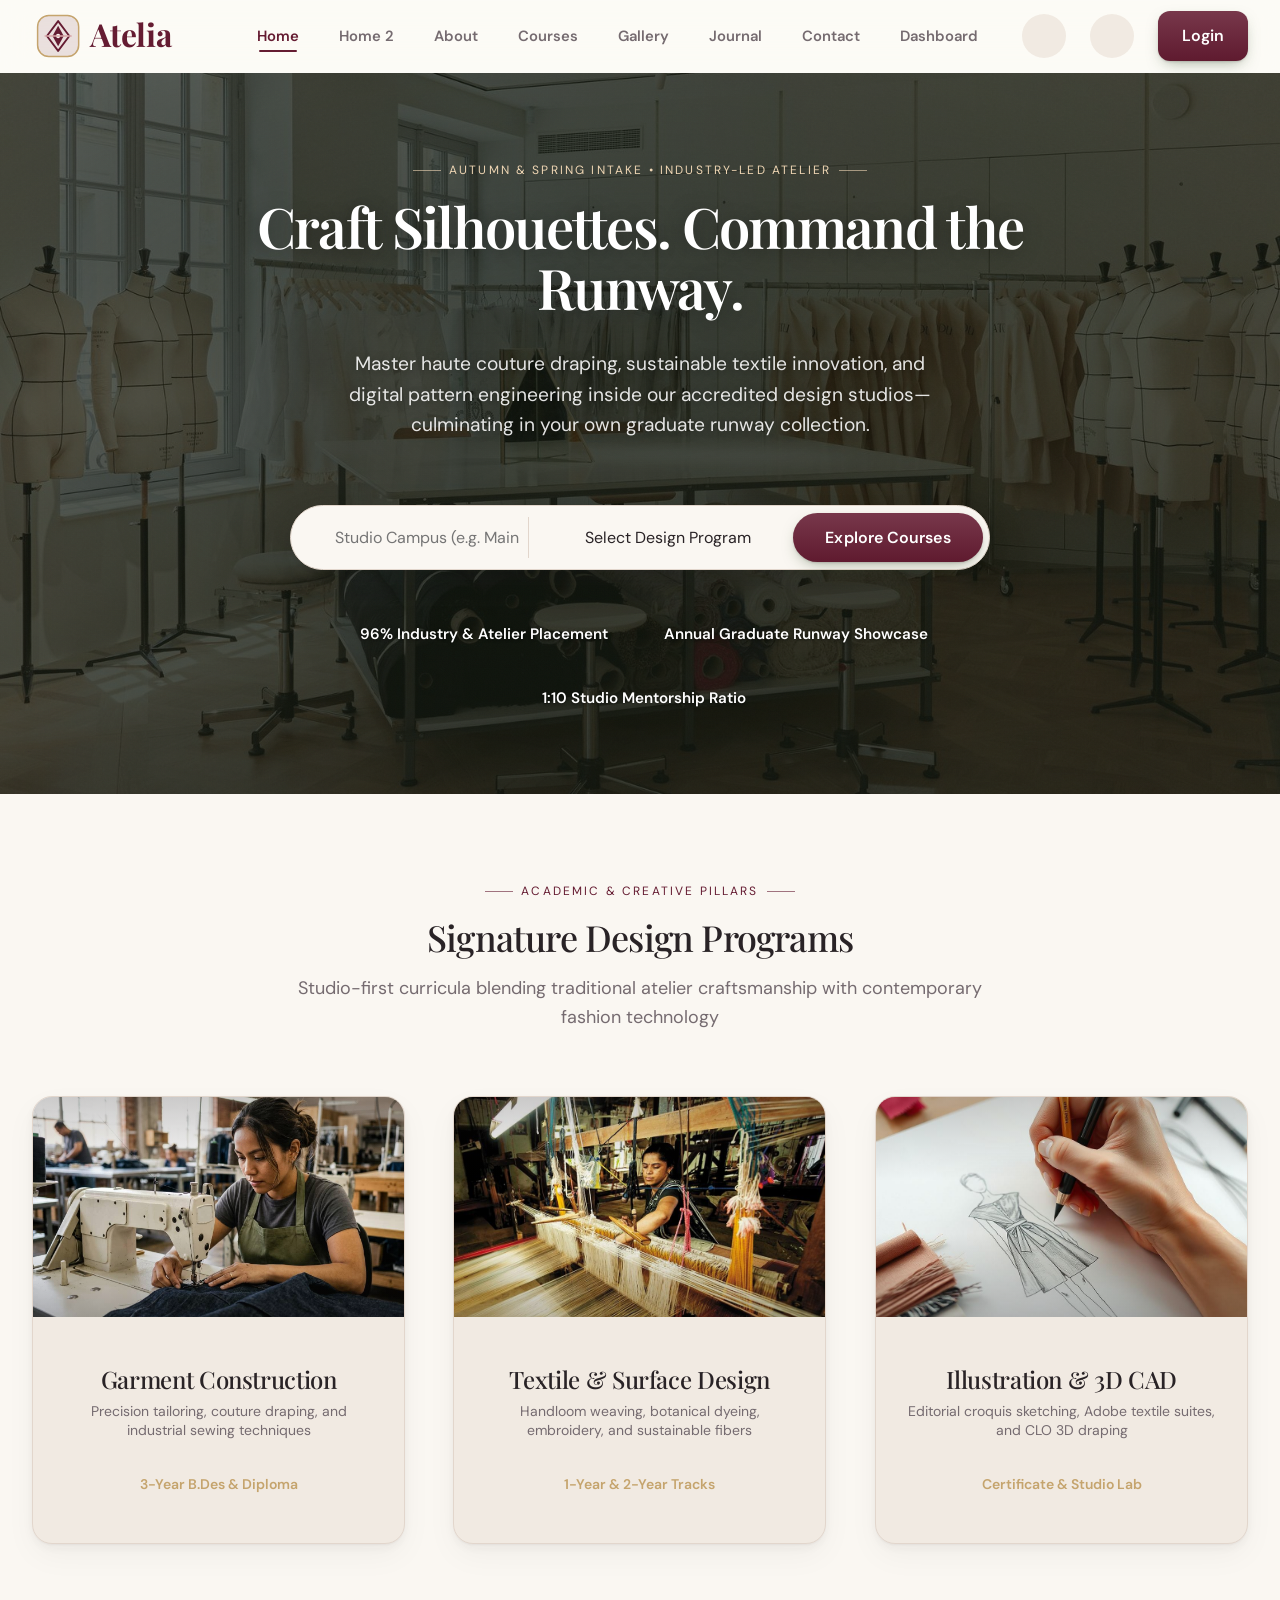
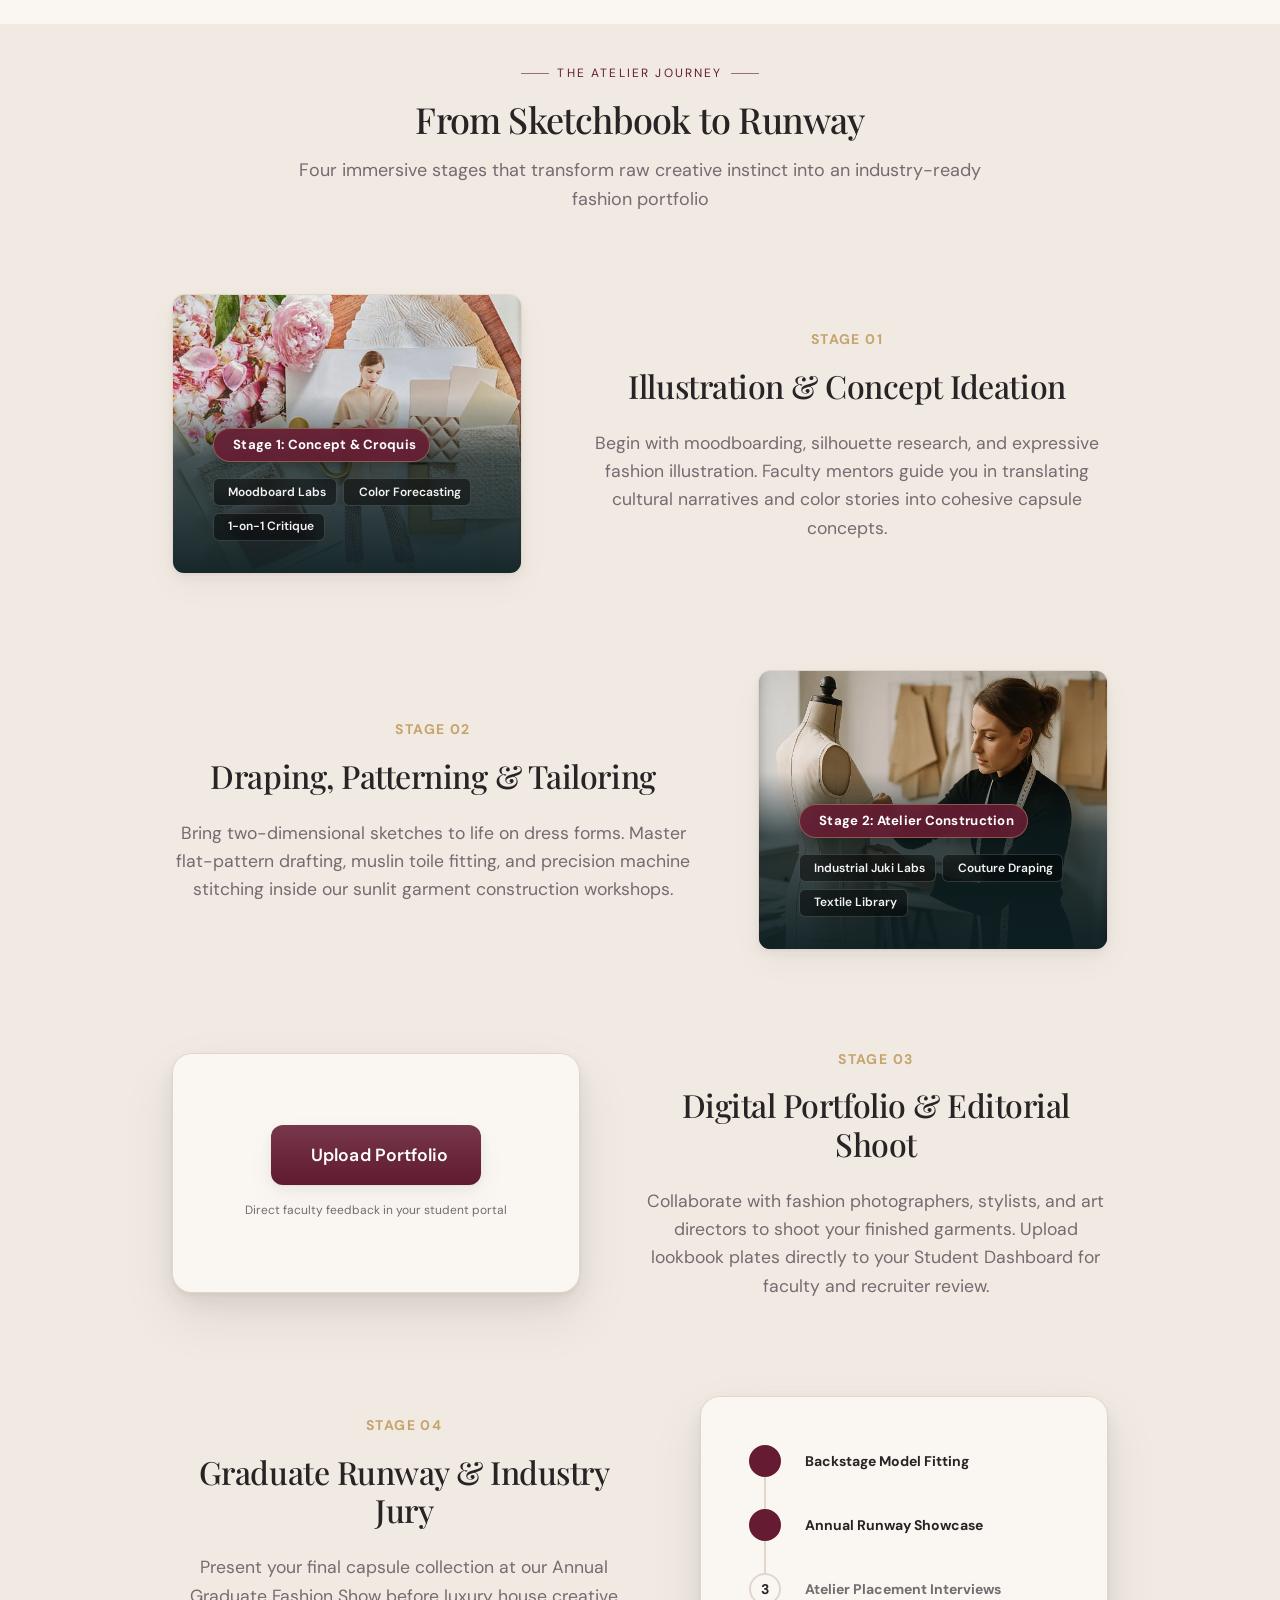
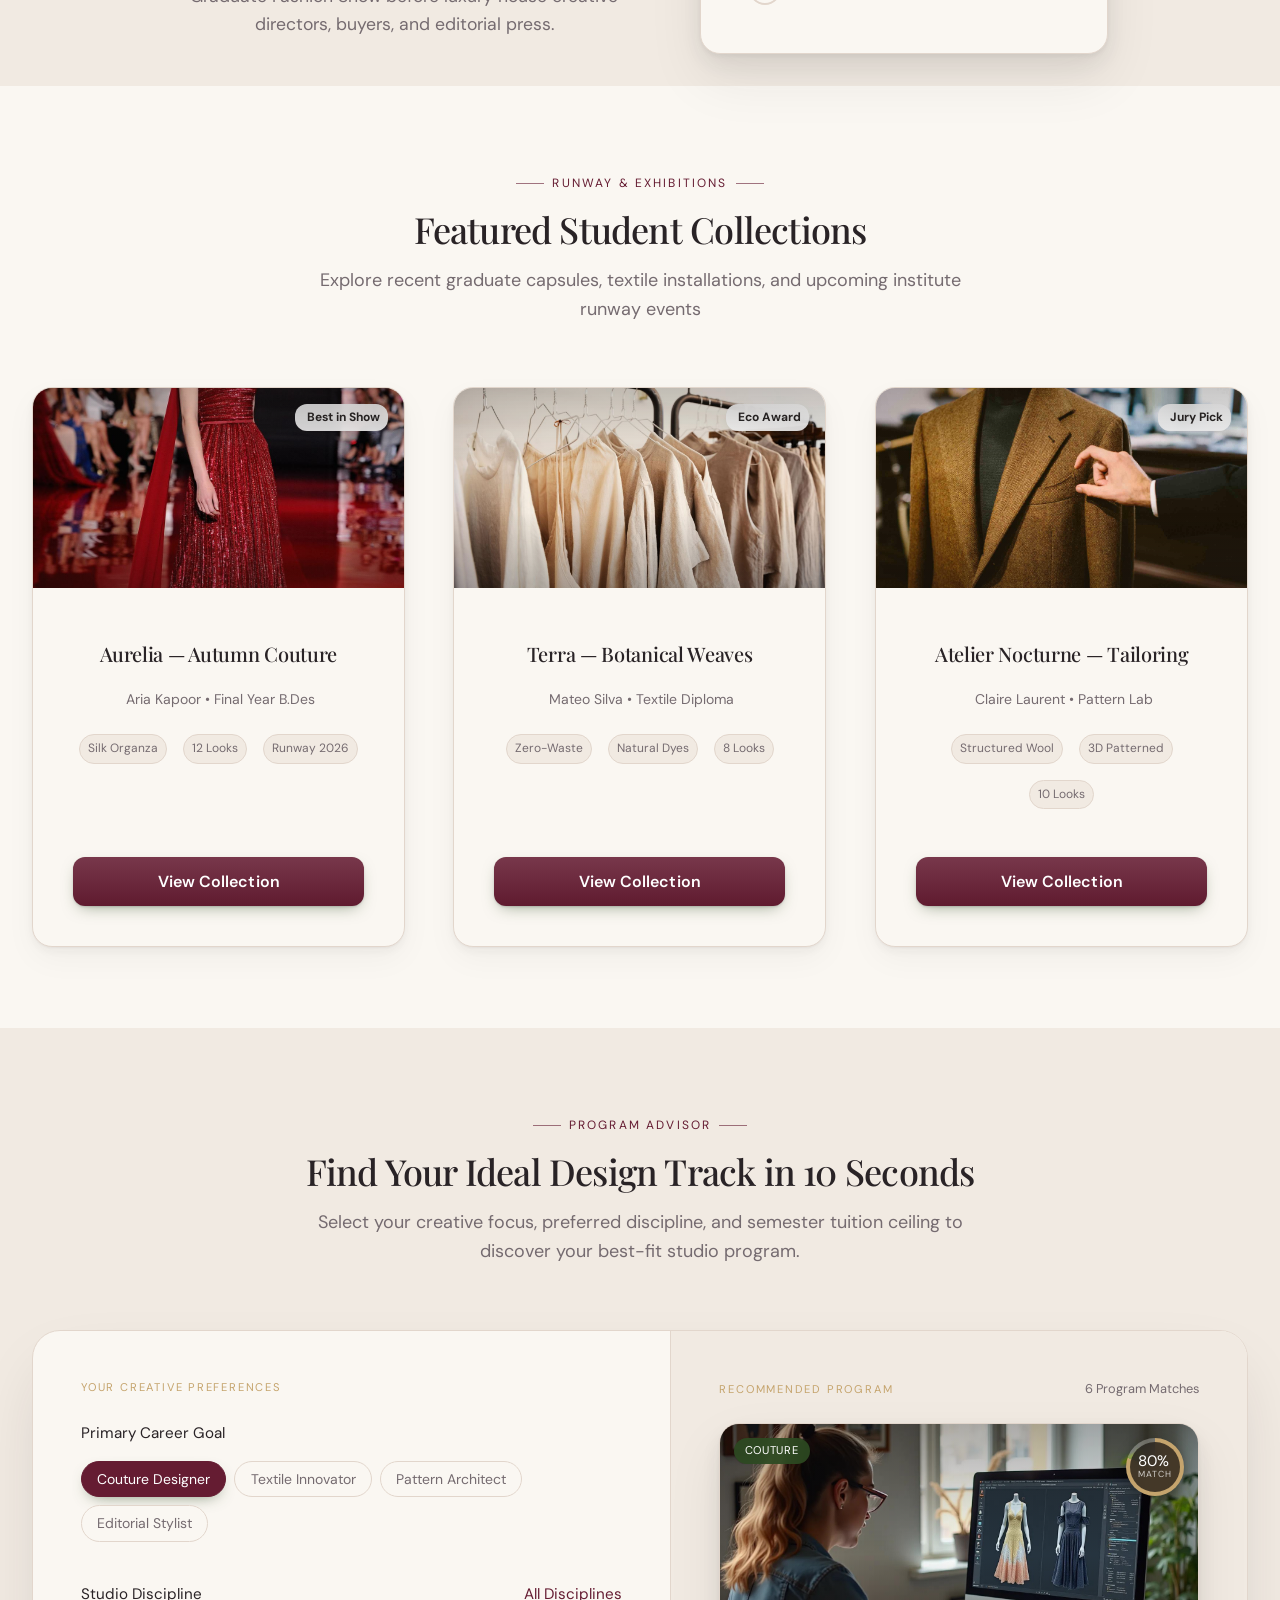
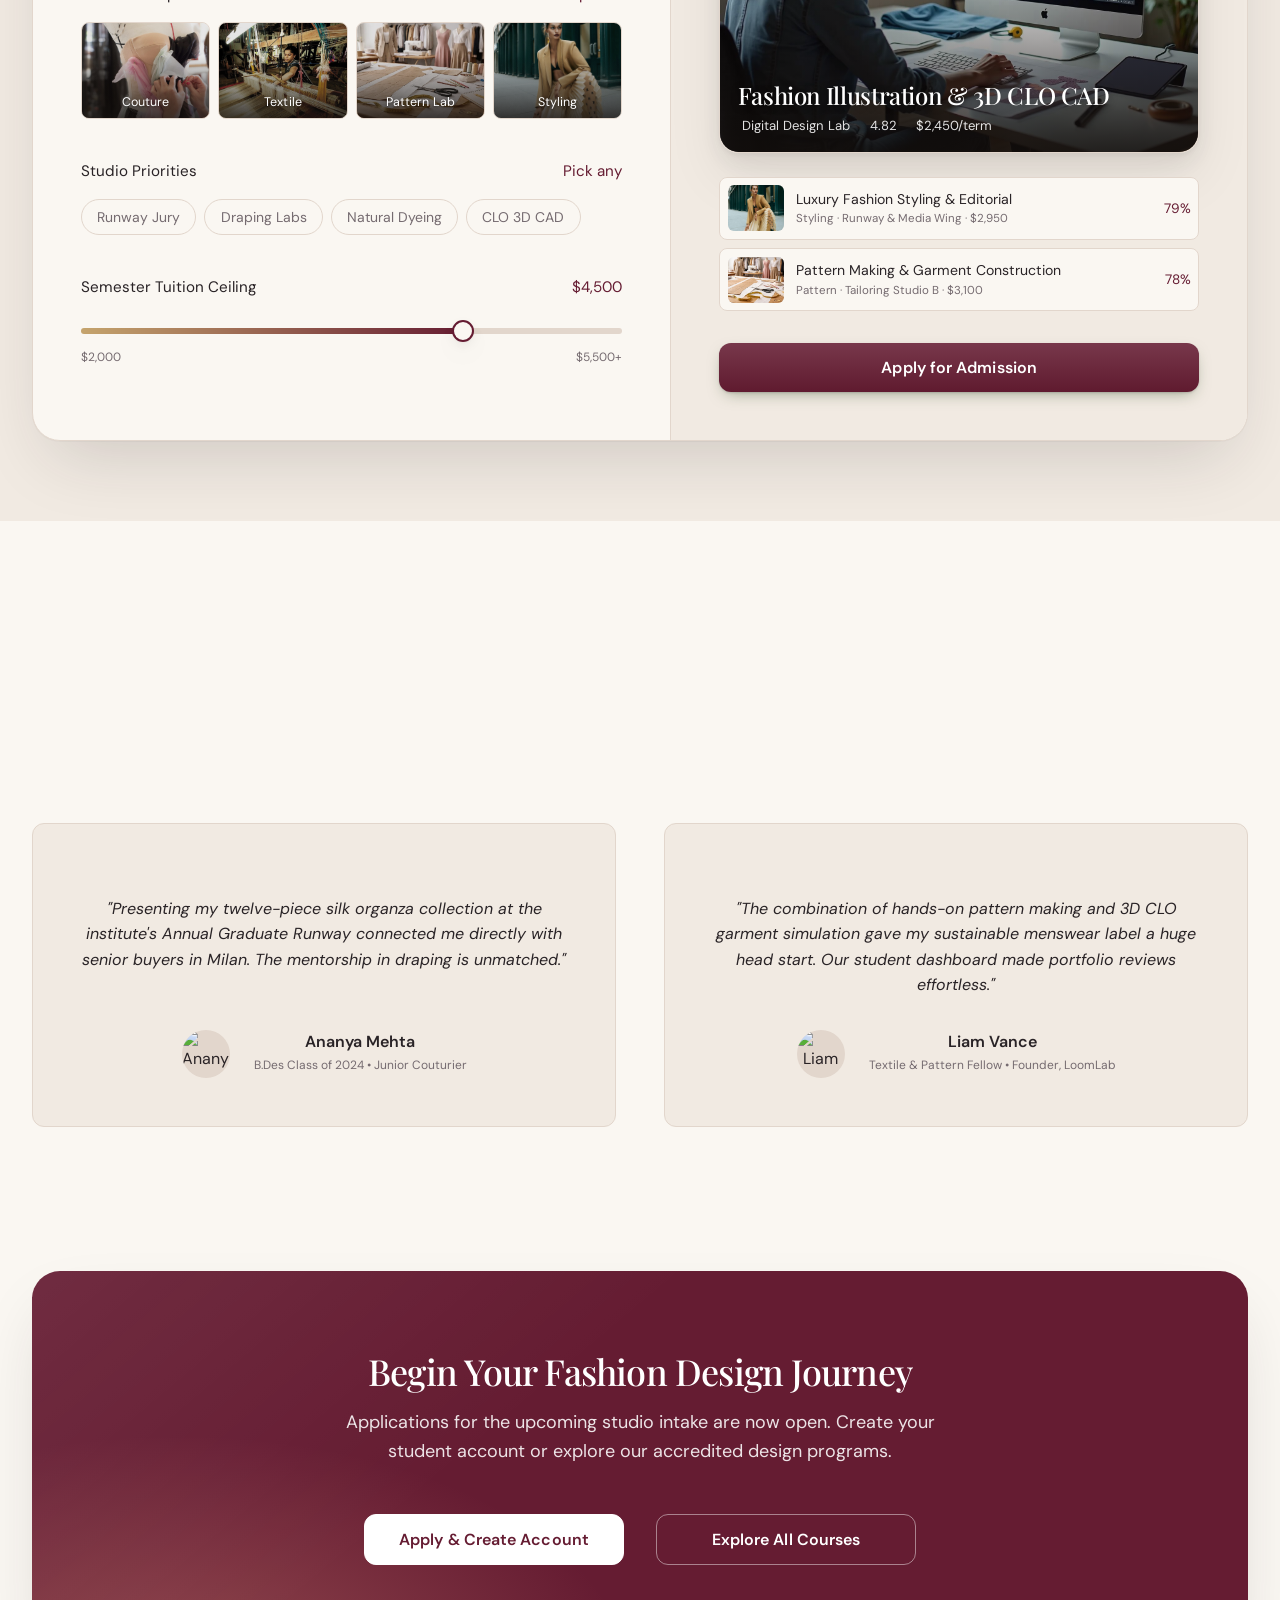
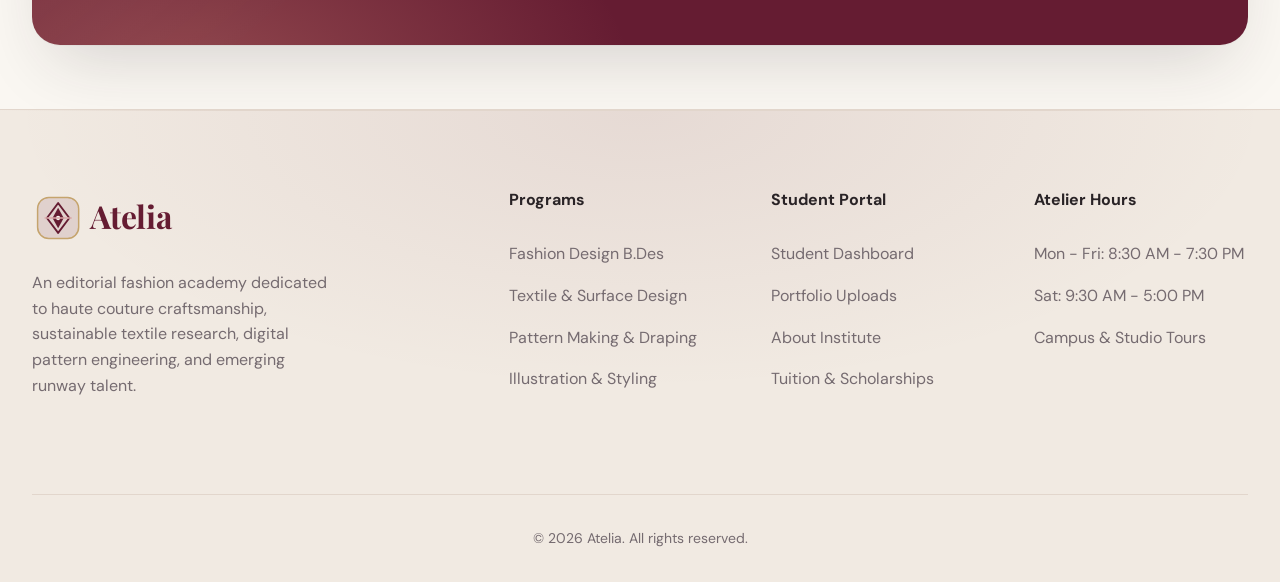
==== commit a371ebd3: "Add 30 fashion images, 1024px hamburger, RTL persistence, and responsive fixes" ====
--- a/index.html
+++ b/index.html
@@ -1,4 +1,4 @@
-﻿<!DOCTYPE html>
+<!DOCTYPE html>
 <html lang="en">
 
 <head>
@@ -43,10 +43,10 @@
             <nav class="navbar-menu">
                 <ul class="navbar-nav">
                     <li><a href="index.html" class="nav-link active">Home</a></li>
-                    <li><a href="home2.html" class="nav-link">Home 2</a></li>
+                    <li><a href="home2.html" class="nav-link">Home 2</a></li><li><a href="about.html" class="nav-link">About</a></li>
+                    
                     <li><a href="services.html" class="nav-link">Courses</a></li>
                     <li><a href="browse-schools.html" class="nav-link">Gallery</a></li>
-                    <li><a href="about.html" class="nav-link">About</a></li>
                     <li><a href="blog.html" class="nav-link">Journal</a></li>
                     <li><a href="contact.html" class="nav-link">Contact</a></li>
                     <li><a href="parent-dashboard.html" class="nav-link">Dashboard</a></li>
@@ -97,10 +97,10 @@
         </div>
         <nav class="drawer-nav">
             <a href="index.html" class="nav-link active">Home</a>
-            <a href="home2.html" class="nav-link">Home 2</a>
+            <a href="home2.html" class="nav-link">Home 2</a><a href="about.html" class="nav-link">About</a>
+            
             <a href="services.html" class="nav-link">Courses</a>
             <a href="browse-schools.html" class="nav-link">Gallery</a>
-            <a href="about.html" class="nav-link">About</a>
             <a href="blog.html" class="nav-link">Journal</a>
             <a href="contact.html" class="nav-link">Contact</a>
             <a href="parent-dashboard.html" class="nav-link">Dashboard</a>
@@ -122,7 +122,7 @@
     <main>
         <!-- Hero Section -->
         <section class="hero-bg is-centered"
-            style="--hero-image: url('https://images.unsplash.com/photo-1558769132-cb1aea458c5e?auto=format&fit=crop&w=1600&q=80'); text-align: center;">
+            style="--hero-image: url('../images/image.png'); text-align: center;">
             <div class="container">
                 <div class="hero-bg-inner">
                     <span class="eyebrow eyebrow-center">AUTUMN &amp; SPRING INTAKE • INDUSTRY-LED ATELIER</span>
@@ -163,7 +163,7 @@
                     </div>
 
                     <div class="hero-mobile-img">
-                        <img src="https://images.unsplash.com/photo-1558769132-cb1aea458c5e?auto=format&fit=crop&w=1000&q=80"
+                        <img src="assets/images/image.png"
                             alt="Atelia Atelier Studio">
                     </div>
                 </div>
@@ -184,7 +184,7 @@
                     <!-- Program 1 -->
                     <a href="services.html" class="board-card">
                         <div class="board-card-image-wrapper">
-                            <img src="https://images.unsplash.com/photo-1556905055-8f358a7a47b2?auto=format&fit=crop&w=900&q=80"
+                            <img src="assets/images/image copy 4.png"
                                 alt="Garment Construction and Sewing Studio">
                         </div>
                         <div class="board-card-content">
@@ -196,7 +196,7 @@
                     <!-- Program 2 -->
                     <a href="services.html" class="board-card">
                         <div class="board-card-image-wrapper">
-                            <img src="https://images.unsplash.com/photo-1524275539700-cf51138f679b?auto=format&fit=crop&w=900&q=80"
+                            <img src="assets/images/image copy 3.png"
                                 alt="Textile Design and Natural Fabric Selection">
                         </div>
                         <div class="board-card-content">
@@ -209,7 +209,7 @@
                     <!-- Program 3 -->
                     <a href="services.html" class="board-card">
                         <div class="board-card-image-wrapper">
-                            <img src="https://images.unsplash.com/photo-1512436991641-6745cdb1723f?auto=format&fit=crop&w=900&q=80"
+                            <img src="assets/images/image copy 5.png"
                                 alt="Fashion Illustration and Digital CAD">
                         </div>
                         <div class="board-card-content">
@@ -242,8 +242,8 @@
                             concepts.</p>
                     </div>
                     <div class="timeline-visual timeline-visual-media">
-                        <img src="https://images.unsplash.com/photo-1581091226825-a6a2a5aee158?auto=format&fit=crop&w=900&q=80"
-                            alt="Fashion student sketching garment silhouettes in design studio" class="timeline-photo"
+                        <img src="assets/images/image copy 8.png"
+                            alt="Fashion moodboard and color forecasting swatches" class="timeline-photo"
                             loading="lazy">
                         <div class="timeline-photo-overlay">
                             <div class="timeline-photo-tag">
@@ -267,8 +267,8 @@
                             workshops.</p>
                     </div>
                     <div class="timeline-visual timeline-visual-media">
-                        <img src="https://images.unsplash.com/photo-1556905055-8f358a7a47b2?auto=format&fit=crop&w=900&q=80"
-                            alt="Tailoring and garment construction on industrial sewing machines"
+                        <img src="assets/images/image copy 14.png"
+                            alt="Draping and garment construction on studio dress form"
                             class="timeline-photo" loading="lazy">
                         <div class="timeline-photo-overlay">
                             <div class="timeline-photo-tag">
@@ -344,7 +344,7 @@
                     <!-- Collection 1 -->
                     <div class="school-featured-card">
                         <div class="school-img-wrapper">
-                            <img src="https://images.unsplash.com/photo-1509631179647-0177331693ae?auto=format&fit=crop&w=900&q=80"
+                            <img src="assets/images/image copy 11.png"
                                 alt="Aurelia Autumn Runway Collection">
                             <span class="school-badge-rating"><i class="ph-fill ph-sparkle" style="color: #C5A46D;"></i>
                                 Best in Show</span>
@@ -368,7 +368,7 @@
                     <!-- Collection 2 -->
                     <div class="school-featured-card">
                         <div class="school-img-wrapper">
-                            <img src="https://images.unsplash.com/photo-1490481651871-ab68de25d43d?auto=format&fit=crop&w=900&q=80"
+                            <img src="assets/images/image copy 12.png"
                                 alt="Terra Woven Sustainable Textile Capsule">
                             <span class="school-badge-rating"><i class="ph-fill ph-sparkle" style="color: #C5A46D;"></i>
                                 Eco Award</span>
@@ -392,7 +392,7 @@
                     <!-- Collection 3 -->
                     <div class="school-featured-card">
                         <div class="school-img-wrapper">
-                            <img src="https://images.unsplash.com/photo-1483985988635-f728e1837b88?auto=format&fit=crop&w=900&q=80"
+                            <img src="assets/images/image copy 24.png"
                                 alt="Noir & Ivory Tailored Menswear and Womenswear">
                             <span class="school-badge-rating"><i class="ph-fill ph-sparkle" style="color: #C5A46D;"></i>
                                 Jury Pick</span>
@@ -456,25 +456,25 @@
                             </div>
                             <div class="board-picker" data-group="board" data-mode="multi">
                                 <button type="button" class="board-tile" aria-pressed="false" data-value="Couture">
-                                    <img src="https://images.unsplash.com/photo-1558769132-cb1aea458c5e?auto=format&fit=crop&w=400&q=80"
+                                    <img src="assets/images/image copy 2.png"
                                         alt="Couture Design" loading="lazy">
                                     <span class="board-tile-label">Couture</span>
                                     <span class="board-tile-check"><i class="ph-fill ph-check-circle"></i></span>
                                 </button>
                                 <button type="button" class="board-tile" aria-pressed="false" data-value="Textile">
-                                    <img src="https://images.unsplash.com/photo-1524275539700-cf51138f679b?auto=format&fit=crop&w=400&q=80"
+                                    <img src="assets/images/image copy 3.png"
                                         alt="Textile Design" loading="lazy">
                                     <span class="board-tile-label">Textile</span>
                                     <span class="board-tile-check"><i class="ph-fill ph-check-circle"></i></span>
                                 </button>
                                 <button type="button" class="board-tile" aria-pressed="false" data-value="Pattern">
-                                    <img src="https://images.unsplash.com/photo-1556905055-8f358a7a47b2?auto=format&fit=crop&w=400&q=80"
+                                    <img src="assets/images/image copy 9.png"
                                         alt="Pattern Making" loading="lazy">
                                     <span class="board-tile-label">Pattern Lab</span>
                                     <span class="board-tile-check"><i class="ph-fill ph-check-circle"></i></span>
                                 </button>
                                 <button type="button" class="board-tile" aria-pressed="false" data-value="Styling">
-                                    <img src="https://images.unsplash.com/photo-1509631179647-0177331693ae?auto=format&fit=crop&w=400&q=80"
+                                    <img src="assets/images/image copy 13.png"
                                         alt="Fashion Styling" loading="lazy">
                                     <span class="board-tile-label">Styling</span>
                                     <span class="board-tile-check"><i class="ph-fill ph-check-circle"></i></span>
--- a/assets/css/style.css
+++ b/assets/css/style.css
@@ -1910,7 +1910,7 @@
   }
 }
 
-@media (max-width: 991.98px) {
+@media (max-width: 1024px) {
   .navbar-menu {
     display: none;
     /* Hide desktop menu */
@@ -3903,7 +3903,7 @@
 /* Above 1024px the sidebar is on screen and already carries the logo, so the
    header would show it twice. Below that the sidebar collapses and the header
    brand becomes the only branding. */
-@media (min-width: 992px) {
+@media (min-width: 1025px) {
   .dashboard-header-brand {
     display: none;
   }
@@ -3997,7 +3997,7 @@
 
 /* Below 1024px the sidebar collapses and this becomes the compact mobile
    header, so the controls step down with it. */
-@media (max-width: 991.98px) {
+@media (max-width: 1024px) {
 
   .dashboard-header-end .theme-toggle,
   .dashboard-header-end .rtl-toggle,
@@ -5829,11 +5829,9 @@
 }
 
 /* ==========================================================================
-   Header Responsiveness for 1024px Viewports
-   Ensure all navigation links and action buttons fit cleanly without wrapping
-   or collapsing to mobile drawer at 1024px screens.
+   Header Responsiveness — Hamburger Menu at <= 1024px
    ========================================================================== */
-@media (min-width: 992px) {
+@media (min-width: 1025px) {
   .navbar-menu {
     display: flex !important;
   }
@@ -5843,7 +5841,7 @@
   }
 }
 
-@media (min-width: 992px) and (max-width: 1200px) {
+@media (min-width: 1025px) and (max-width: 1200px) {
   .navbar-container {
     padding-inline: var(--space-3);
   }
@@ -5897,13 +5895,13 @@
   transform: scale(1.02);
 }
 
-@media (max-width: 991.98px) {
+@media (max-width: 1024px) {
   .navbar-menu {
-    display: none;
+    display: none !important;
   }
 
   .nav-toggle {
-    display: flex;
+    display: flex !important;
   }
 }
 
--- a/assets/css/rtl.css
+++ b/assets/css/rtl.css
@@ -0,0 +1,112 @@
+/* 
+  EduPath - RTL Support 
+  Loaded conditionally when dir="rtl"
+*/
+
+[dir="rtl"] {
+  direction: rtl;
+  text-align: right;
+}
+
+/* Margin/Padding Flips */
+[dir="rtl"] .navbar-brand {
+  margin-right: 0;
+  margin-left: auto;
+}
+
+[dir="rtl"] .navbar-menu {
+  margin-left: 0;
+  margin-right: auto;
+}
+
+/* Auth: the password reveal button moves to the other side of the field */
+[dir="rtl"] .password-field .form-control {
+  padding-right: 1rem;
+  padding-left: 3rem;
+}
+
+[dir="rtl"] .password-toggle {
+  right: auto;
+  left: 0.5rem;
+}
+
+[dir="rtl"] .auth-check,
+[dir="rtl"] .auth-card .form-group {
+  text-align: right;
+}
+
+/* The copy here is English, so let each run resolve its own direction —
+   otherwise trailing punctuation ("Forgot Password?") jumps to the front. */
+[dir="rtl"] .auth-link,
+[dir="rtl"] .auth-footer,
+[dir="rtl"] .auth-check span,
+[dir="rtl"] .auth-header p,
+[dir="rtl"] .auth-card .form-label {
+  unicode-bidi: plaintext;
+}
+
+/* Dashboard Sidebar Flip */
+[dir="rtl"] .dashboard-sidebar {
+  left: auto;
+  right: 0;
+  border-right: none;
+  border-left: 1px solid var(--color-border);
+  transform: none;
+}
+
+@media (max-width: 1120px) and (min-width: 1025px) {
+  [dir="rtl"] .dashboard-main {
+    margin-right: 240px;
+  }
+}
+
+[dir="rtl"] .dashboard-main {
+  margin-left: 0;
+  margin-right: 280px;
+}
+
+[dir="rtl"] .dash-nav-item {
+  border-right: none;
+  border-left: 3px solid transparent;
+}
+
+[dir="rtl"] .dash-nav-item.active {
+  border-left-color: var(--color-brand-accent);
+}
+
+/* Mobile Drawer Flip */
+[dir="rtl"] .mobile-drawer {
+  right: auto;
+  left: -100%;
+}
+
+[dir="rtl"] .mobile-drawer.open {
+  left: 0;
+}
+
+/* Table Alignment */
+[dir="rtl"] .dash-table th, 
+[dir="rtl"] .dash-table td {
+  text-align: right;
+}
+
+/* Icon Spacing */
+[dir="rtl"] .btn i,
+[dir="rtl"] .status-badge i,
+[dir="rtl"] .dash-nav-item i {
+  margin-left: 0.5rem;
+  margin-right: 0;
+}
+
+/* Media Queries for RTL */
+@media (max-width: 1024px) {
+  [dir="rtl"] .dashboard-sidebar {
+    transform: translateX(100%);
+  }
+  [dir="rtl"] .dashboard-sidebar.open {
+    transform: translateX(0);
+  }
+  [dir="rtl"] .dashboard-main {
+    margin-right: 0;
+  }
+}
